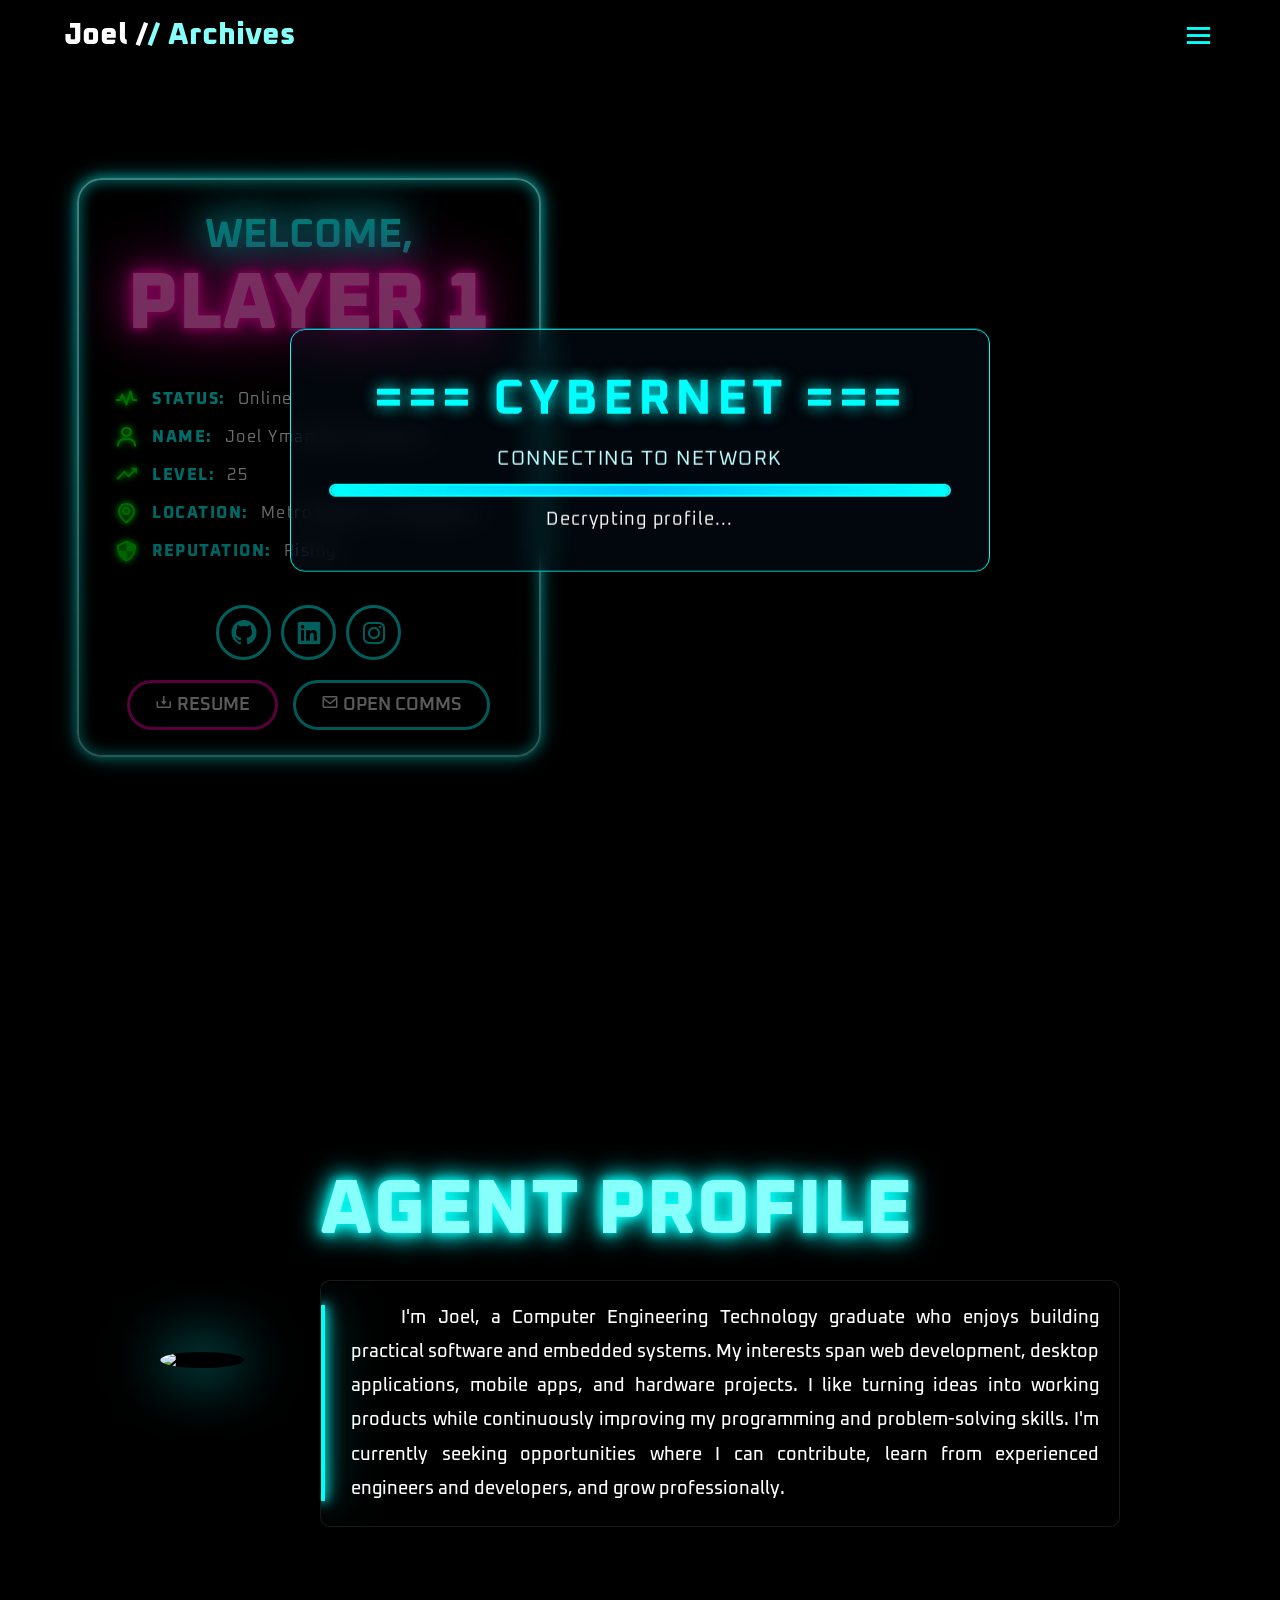
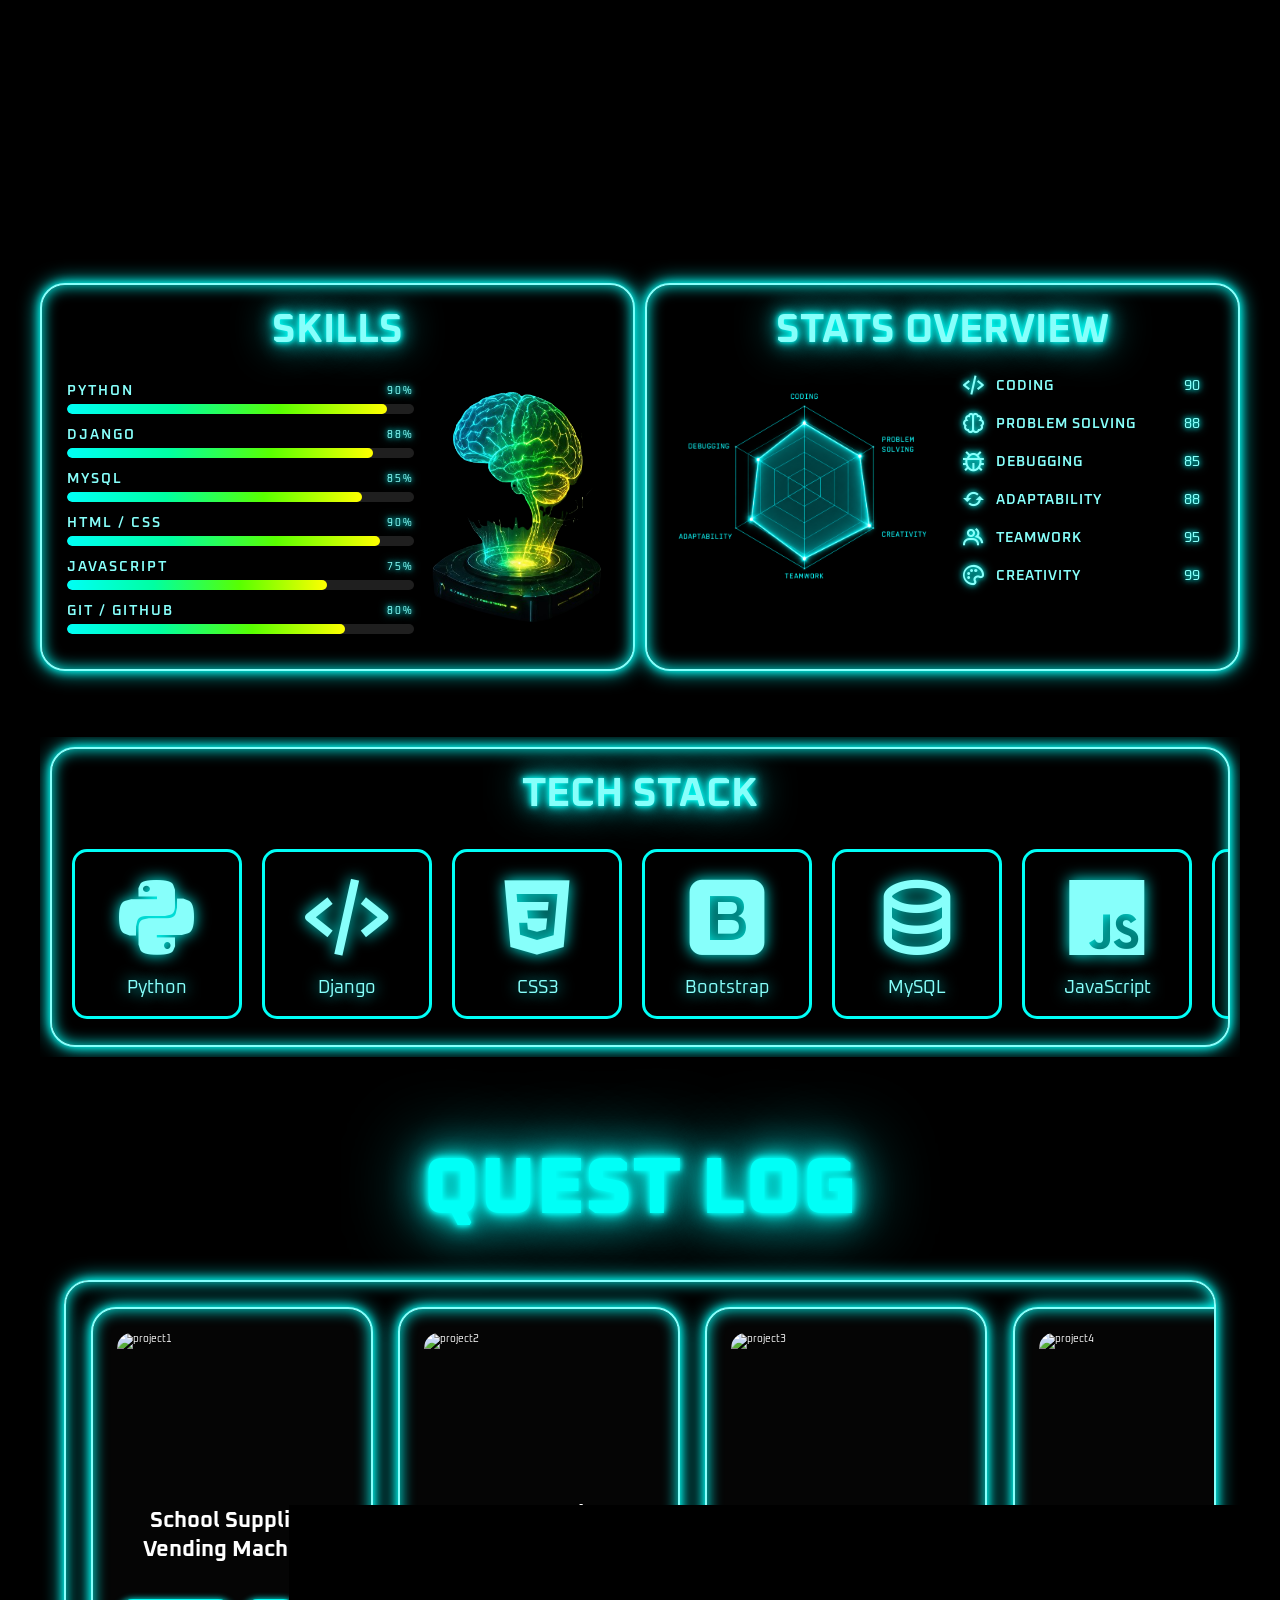
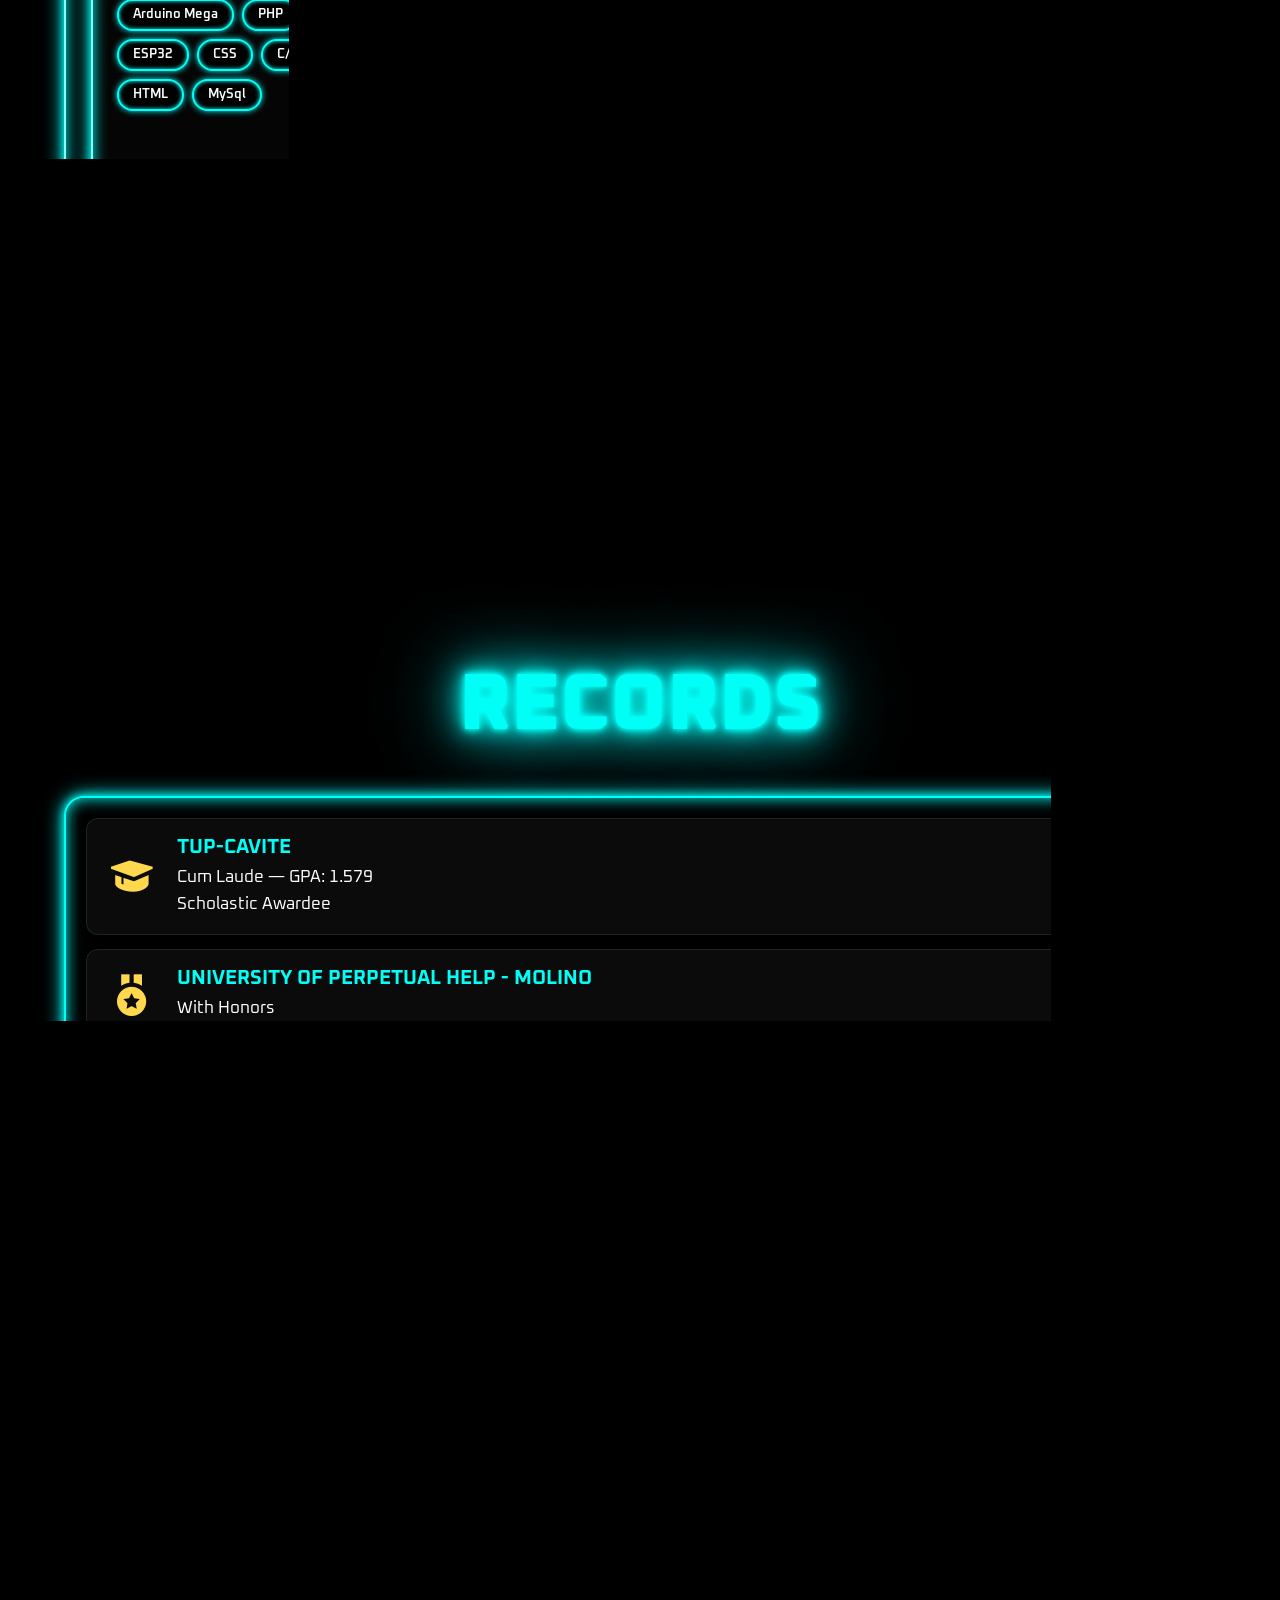
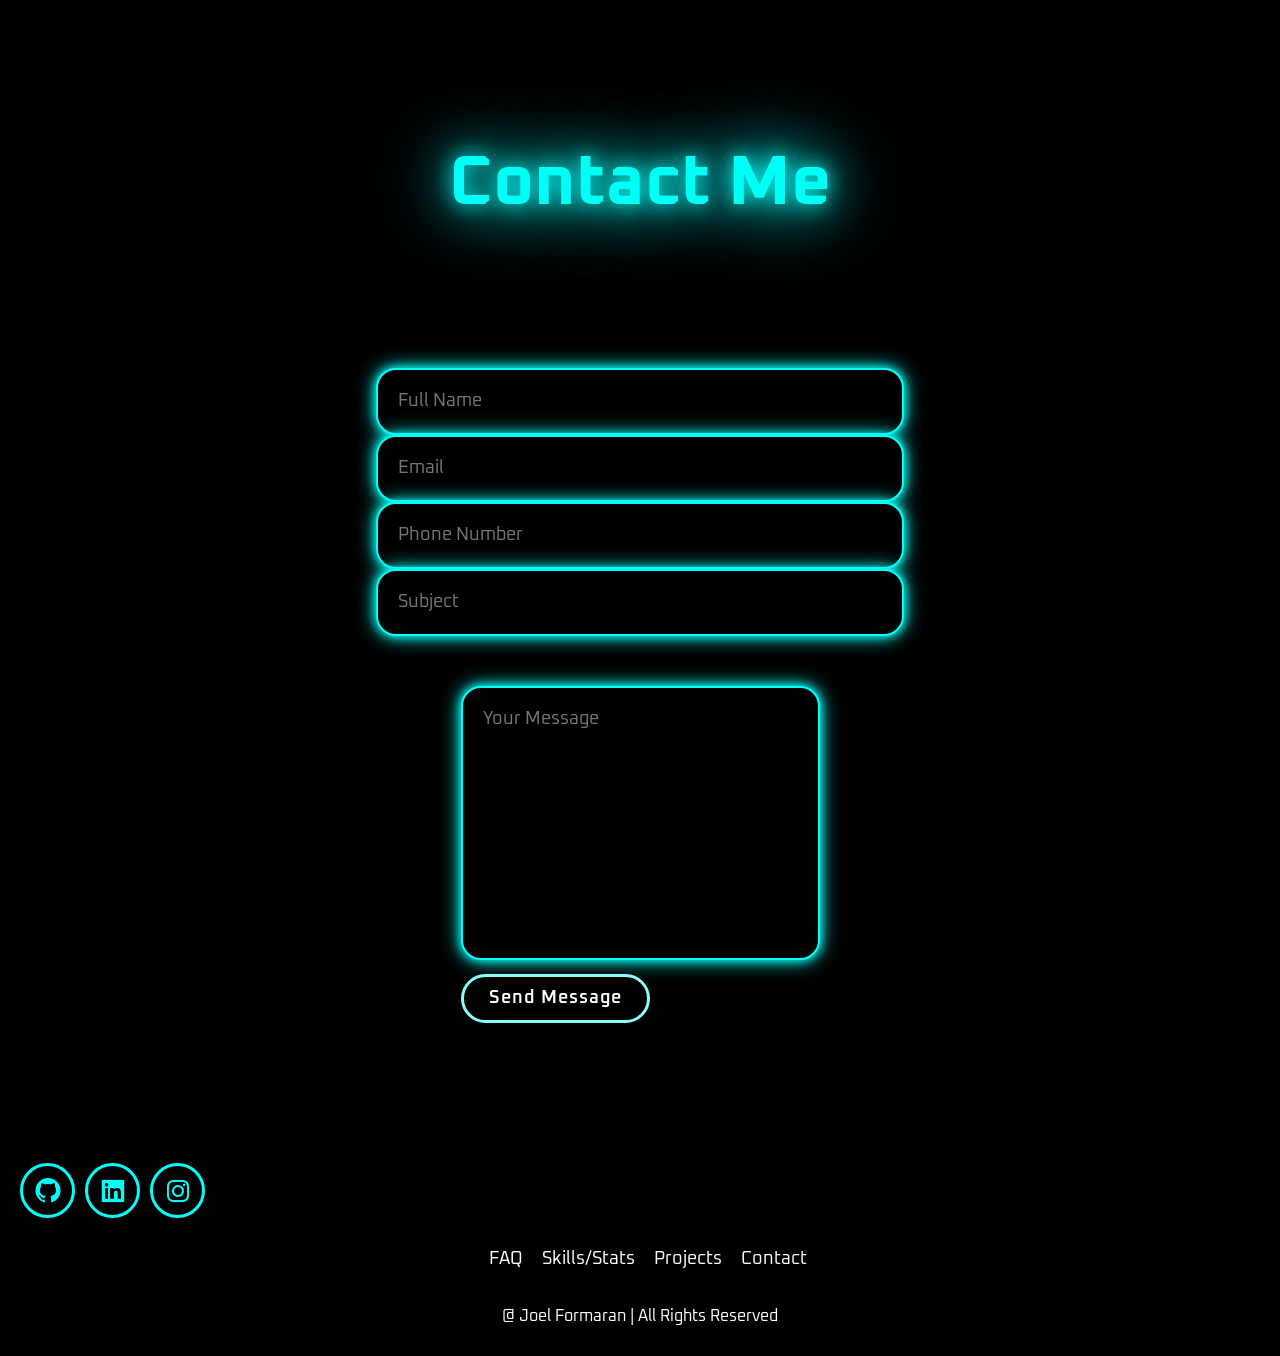
==== index.html @ 7aed6302 "first commit" ====
<!DOCTYPE html>
<html lang="en">

<!-- =========================================================================== -->
<head>
    <meta charset="UTF-8">
    <meta name="viewport"content="width=device-width, initial-scale=1.0">
    <title>Portfolio Website</title>
    <link rel="stylesheet" href="style.css">
    <link href='https://unpkg.com/boxicons@2.1.4/css/boxicons.min.css' rel='stylesheet'>
    <link href="https://fonts.googleapis.com/css2?family=Oxanium:wght@300;400;600;700;800&display=swap" rel="stylesheet">
</head>
<!-- ================= LOADING SCREEN ================= -->
    <div id="loader">
        <video class="loader-video" autoplay muted loop playsinline preload="auto">
            <source src="VBG2.mp4" type="video/mp4">
        </video>
        <div class="loader-overlay"></div>
        <div class="loader-panel">
            <h1>=== CYBERNET ===</h1>
            <p class="loader-status">
                    CONNECTING TO NETWORK
            </p>
            <div class="progress-container">
                <div class="progress-fill"></div>
            </div>
            <p id="loading-text">
                Initializing systems...
            </p>
        </div>
    </div>
    <body>
    <!-- =========================================================================== -->
    <video autoplay muted loop playsinline class="background-video">
        <source src="VBG1.mp4" type="video/mp4">
    </video>
    
    <!-- =========================================================================== -->
    <!-- =========================================================================== -->
    <!-- =========================================================================== -->
    <header class="header">
        <a href="#mainmenu" class="logo">
            Joel /<Span>/ Archives</Span></a>
        <i class="bx bx-menu" id="menu-icon"></i>
        <!-- ================================================ -->
        <nav class="navbar">
            <a href="#mainmenu">MAIN MENU</a>
            <a href="#characterprofile">ABOUT</a>
            <a href="#ssts">STATS</a>
            <a href="#projects">QUEST LOG</a>
            <a href="#achievements">RECORDS</a>    
            <a href="#contact"><button class="cyber-btn">Connect</button></a>
        </nav>
        <!-- ================================================ -->
    </header>
    <!-- =========================================================================== -->
    <!-- =========================================================================== -->
    <!-- =========================================================================== -->
    <section class="mainmenu" id="mainmenu">
        <div class="mainmenu-content">
            <h2>WELCOME,</h2>
            <h1>PLAYER 1</h1>
            <!-- =========================================================================== -->
            <div class="character-status">
                <div class="status-item">
                    <i class='bx bx-pulse'></i>
                    <span>STATUS:</span> Online
                </div>
                <!-- ================================================ -->
                <div class="status-item">
                    <i class='bx bx-user'></i>
                    <span>NAME:</span> Joel Ymanuel Formaran
                </div>
                <!-- ================================================ -->
                <div class="status-item">
                    <i class='bx bx-trending-up'></i>
                    <span>LEVEL:</span> 25
                </div>
                <!-- ================================================ -->
                <div class="status-item">
                    <i class='bx bx-map'></i>
                    <span>LOCATION:</span> Metro Manila, Philippines
                </div>
                <!-- ================================================ -->
                <div class="status-item">
                    <i class='bx bx-shield-quarter'></i>
                    <span>REPUTATION:</span> Rising
                </div>
            </div>
            <!-- =========================================================================== -->
            <div class="social-icons">
                <a href="https://github.com/jymformaran"><i class="bx bxl-github"></i></a>
                <a href="https://www.linkedin.com/in/joel-ymanuel-formaran-374206404"><i class="bx bxl-linkedin-square"></i></a>
                <a href="https://www.instagram.com/jyyyole/"><i class="bx bxl-instagram"></i></a>
            </div>
            <!-- ================================================ -->
            <div class="btn-group">
                <a href="resume.pdf" download class="btn"><i class="bx bx-download"></i> RESUME</a>
                <a href="#contact" class="btn"><i class="bx bx-envelope"></i> OPEN COMMS</a>
            </div>
    </section>
    <!-- =========================================================================== -->
    <!-- =========================================================================== -->
    <!-- =========================================================================== -->
    <section class="characterprofile" id="characterprofile">
        <div class="charprof-img">
            <img src="image/img1c.png" alt="charprofimage">
        </div>
        <!-- ================================================ -->
        <div class="charprof-content">
        <h1>AGENT PROFILE</h1>
        <p>I'm Joel, a Computer Engineering Technology graduate who enjoys building practical software and embedded systems. My interests span web development, desktop applications, mobile apps, and hardware projects. I like turning ideas into working products while continuously improving my programming and problem-solving skills. I'm currently seeking opportunities where I can contribute, learn from experienced engineers and developers, and grow professionally.</p>
        </div>
        <!-- =========================================================================== -->
    </section>
    <!-- =========================================================================== -->
    <!-- =========================================================================== -->
    <!-- =========================================================================== -->
    <section class="ssts" id="ssts">
        <div class="sns">
            <div class="skills-content">
                <h1>SKILLS</h1>
                <div class="panel">
                    <div class="panel-body">
                        <div class="skills-list">
                            <!-- ================================================ -->
                            <div class="skills-box">
                                <div class="skill-top">
                                    <span>PYTHON</span><p>  90%</p></div>
                                <div class="progress-bar">
                                    <div class="progress python"></div>
                                </div>
                            </div>
                            <!-- ================================================ -->
                            <div class="skills-box">
                                <div class="skill-top">
                                    <span>DJANGO</span><p>88%</p>
                                </div>
                                <div class="progress-bar">
                                    <div class="progress django"></div>
                                </div>
                            </div>
                            <!-- ================================================ -->
                            <div class="skills-box">
                                <div class="skill-top">
                                    <span>MYSQL</span><p>85%</p>
                                </div>
                                <div class="progress-bar">
                                    <div class="progress mysql"></div>
                                </div>
                            </div>
                            <!-- ================================================ -->
                            <div class="skills-box">
                                <div class="skill-top">
                                    <span>HTML / CSS</span><p>90%</p>
                                </div>
                                <div class="progress-bar">
                                    <div class="progress html"></div>
                                </div>
                            </div>
                            <!-- ================================================ -->
                            <div class="skills-box">
                                <div class="skill-top">
                                    <span>JAVASCRIPT</span><p>75%</p>
                                </div>
                                <div class="progress-bar">
                                    <div class="progress js"></div>
                                </div>
                            </div>
                            <!-- ================================================ -->
                            <div class="skills-box">
                                <div class="skill-top">
                                    <span>GIT / GITHUB</span><p>80%</p>
                                </div>
                                <div class="progress-bar">
                                    <div class="progress git"></div>
                                </div>
                            </div>
                            <!-- ================================================ -->
                        </div>
                    </div>
                    <div class="panel-image">
                        <img src="Image/skillimage.png" alt="skillimage">
                    </div>
                </div>
            </div>
            <!-- =========================================================================== -->
            <div class="stats-content">
                <h1>STATS OVERVIEW</h1>
                <div class="panel">
                    <div class="panel-image2">
                        <img src="Image/statimage.png" alt="statimage">
                    </div>
                    <div class="panel-body2">
                        <div class="stats-list">

                            <!-- ================================================ -->
                            <div class="stats-box">
                                <i class='bx bx-code-alt coding-icon'></i>
                                <span>CODING</span>
                                <p>90</p>
                            </div>

                            <!-- ================================================ -->
                            <div class="stats-box">
                                <i class='bx bx-brain problem-icon'></i>
                                <span>PROBLEM SOLVING</span>
                                <p>88</p>
                            </div>

                            <!-- ================================================ -->
                            <div class="stats-box">
                                <i class='bx bx-bug debug-icon'></i>
                                <span>DEBUGGING</span>
                                <p>85</p>
                            </div>

                            <!-- ================================================ -->
                            <div class="stats-box">
                                <i class='bx bx-refresh adaptability-icon'></i>
                                <span>ADAPTABILITY</span>
                                <p>88</p>
                            </div>

                            <!-- ================================================ -->
                            <div class="stats-box">
                                <i class='bx bx-group teamwork-icon'></i>
                                <span>TEAMWORK</span>
                                <p>95</p>
                            </div>

                            <!-- ================================================ -->
                            <div class="stats-box">
                                <i class='bx bx-palette creativity-icon'></i>
                                <span>CREATIVITY</span>
                                <p>99</p>
                            </div>

                        </div>
                    </div>
                </div>
                
            </div>
        </div> 
            <!-- =========================================================================== -->
        <div class="techstack">
            <div class="techs-content">
                <h1>TECH STACK</h1>
                <div class="tech-stack-grid">
                    <div class="tech-card"><i class="bx bxl-python"></i><p>Python</p></div>
                    <div class="tech-card"><i class="bx bx-code-alt"></i><p>Django</p></div>
                    <div class="tech-card"><i class="bx bxl-css3"></i><p>CSS3</p></div>
                    <div class="tech-card"><i class="bx bxl-bootstrap"></i><p>Bootstrap</p></div>
                    <div class="tech-card"><i class="bx bx-data"></i><p>MySQL</p></div>
                    <div class="tech-card"><i class="bx bxl-javascript"></i><p>JavaScript</p></div>
                    <div class="tech-card"><i class="bx bxl-git"></i><p>Git</p></div>
                    <div class="tech-card"><i class="bx bxl-github"></i><p>GitHub</p></div>
                    <div class="tech-card"><i class="bx bxl-html5"></i><p>HTML5</p></div>
                    <div class="tech-card"><i class="bx bx-code-block"></i><p>VS Code</p></div>
                    
                    <div class="tech-card"><i class="bx bxl-python"></i><p>Python</p></div>
                    <div class="tech-card"><i class="bx bx-code-alt"></i><p>Django</p></div>
                    <div class="tech-card"><i class="bx bxl-css3"></i><p>CSS3</p></div>
                    <div class="tech-card"><i class="bx bxl-bootstrap"></i><p>Bootstrap</p></div>
                    <div class="tech-card"><i class="bx bx-data"></i><p>MySQL</p></div>
                    <div class="tech-card"><i class="bx bxl-javascript"></i><p>JavaScript</p></div>
                    <div class="tech-card"><i class="bx bxl-git"></i><p>Git</p></div>
                    <div class="tech-card"><i class="bx bxl-github"></i><p>GitHub</p></div>
                    <div class="tech-card"><i class="bx bxl-html5"></i><p>HTML5</p></div>
                    <div class="tech-card"><i class="bx bx-code-block"></i><p>VS Code</p></div>
                </div>
            </div>
        </div>
            <!-- =========================================================================== -->
    </section>
    <!-- =========================================================================== -->
    <!-- =========================================================================== -->
    <!-- =========================================================================== -->
    <section class="projects" id="projects">
        <h2>QUEST LOG</h2>
        <div class="project-box">
            <div class="projects-track">
                <!-- ================================================ -->
                <div class="project-card">
                    <img src="image/project1.png" alt="project1">
                    <h3>School Supplies Vending Machine</h3>
                    <div class="lang">
                        <div class="language">
                            <span>Arduino Mega</span>
                            <span>PHP</span>
                            <span>ESP32</span>
                            <span>CSS</span>  
                            <span>C/C++</span>
                            <span>HTML</span>
                            <span>MySql</span>
                        </div>
                    </div>
                    <p>An automated vending machine that dispenses school supplies through a touchscreen interface with real-time inventory monitoring. It has an embedded system to provide a smart and efficient user experience.</p>
                    <a href="project1.html"><button class="cyber-btn">View Quest</button></a>
                </div>
                <!-- ================================================ -->
                <div class="project-card">
                    <img src="image/project2.png" alt="project2">
                    <h3>Smart Vee - Simple Math Quiz Bee (Mobile App)</h3>
                    <div class="lang">
                        <div class="language">
                            <span>Android Studio</span>
                            <span>Firebase</span>
                            <span>Kotlin</span>
                            <span>Java</span>
                        </div>
                    </div>
                    <p>A mobile application that offers timed mathematics quizzes in an engaging and user-friendly environment. Firebase integration enables secure user management.</p>
                    <a href="project2.html"><button class="cyber-btn">View Quest</button></a>
                </div>
                <!-- ================================================ -->
                <div class="project-card">
                    <img src="image/project3.png" alt="project3">
                    <h3>Arduinno-Based Wireless Control Car</h3>
                    <div class="lang">
                        <div class="language">
                            <span>Arduino Uno</span>
                            <span>Bluetooth</span>
                            <span>C++</span>
                        </div>
                    </div>
                    <p>A Bluetooth-controlled RC car built using Arduino Uno and wireless communication technology. The project demonstrates embedded programming, motor control, and hardware integration.</p>
                    <a href="project3.html"><button class="cyber-btn">View Quest</button></a>
                </div>
                <!-- ================================================ -->
                <div class="project-card">
                    <img src="image/project4.png" alt="project4">
                    <h3>A.C.T.S. School Organization Portal</h3>
                    <div class="lang">
                        <div class="language">
                            <span>CSS</span>
                            <span>Javascript</span>
                            <span>MySQL</span>
                            <span>HTML</span>
                            <span>Bootstrap</span>
                            <span>Django</span>
                            
                        </div>
                    </div>
                    <p>A responsive web portal developed for the ACTS organization with authentication, profile management, and CRUD functionality. It showcases full-stack development using Django, MySQL, and modern web technologies.</p>
                    <a href="project4.html"><button class="cyber-btn">View Quest</button></a>
                </div>
                <!-- ================================================ -->
                <div class="project-card">
                    <img src="image/project5.png" alt="project5">
                    <h3>Student-Membership Management System</h3>
                    <div class="lang">
                        <div class="language">
                            <span>Tkinter</span>
                            <span>Python</span>
                            <span>MySQL</span>
                            <span>PyQt</span>
                        </div>
                    </div>
                    <p>A desktop application designed to manage organization membership records through an intuitive graphical interface. It supports registration, searching, updating, and database-driven record management.</p>
                    <a href="project5.html"><button class="cyber-btn">View Quest</button></a>
                </div>
                <!-- ================================================ -->
                <div class="project-card">
                    <img src="image/project6.png" alt="project6">
                    <h3>LoL Champion Showcase Website</h3>
                    <div class="lang">
                        <div class="language">
                            <span>Javascript</span>
                            <span>HTML</span>
                            <span>CSS</span>
                        </div>
                    </div>
                    <p>An interactive website featuring champion profiles, responsive design, and multimedia elements inspired by League of Legends. The project highlights front-end development skills using HTML, CSS, and JavaScript.</p>
                    <a href="project6.html"><button class="cyber-btn">View Quest</button></a>
                </div>
                <!-- ================================================ -->

                <!-- ================================================ -->
                <div class="project-card">
                    <img src="image/project1.png" alt="project1">
                    <h3>School Supplies Vending Machine</h3>
                    <div class="lang">
                        <div class="language">
                            <span>Arduino Mega</span>
                            <span>PHP</span>
                            <span>ESP32</span>
                            <span>CSS</span>  
                            <span>C/C++</span>
                            <span>HTML</span>
                            <span>MySql</span>
                        </div>
                    </div>
                    <p>An automated vending machine that dispenses school supplies through a touchscreen interface with real-time inventory monitoring. It has an embedded system to provide a smart and efficient user experience.</p>
                    <a href="project1.html"><button class="cyber-btn">View Quest</button></a>
                </div>
                <!-- ================================================ -->
                <div class="project-card">
                    <img src="image/project2.png" alt="project2">
                    <h3>Smart Vee - Simple Math Quiz Bee (Mobile App)</h3>
                    <div class="lang">
                        <div class="language">
                            <span>Android Studio</span>
                            <span>Firebase</span>
                            <span>Kotlin</span>
                            <span>Java</span>
                        </div>
                    </div>
                    <p>A mobile application that offers timed mathematics quizzes in an engaging and user-friendly environment. Firebase integration enables secure user management.</p>
                    <a href="project2.html"><button class="cyber-btn">View Quest</button></a>
                </div>
                <!-- ================================================ -->
                <div class="project-card">
                    <img src="image/project3.png" alt="project3">
                    <h3>Arduinno-Based Wireless Control Car</h3>
                    <div class="lang">
                        <div class="language">
                            <span>Arduino Uno</span>
                            <span>Bluetooth</span>
                            <span>C++</span>
                        </div>
                    </div>
                    <p>A Bluetooth-controlled RC car built using Arduino Uno and wireless communication technology. The project demonstrates embedded programming, motor control, and hardware integration.</p>
                    <a href="project3.html"><button class="cyber-btn">View Quest</button></a>
                </div>
                <!-- ================================================ -->
                <div class="project-card">
                    <img src="image/project4.png" alt="project4">
                    <h3>A.C.T.S. School Organization Portal</h3>
                    <div class="lang">
                        <div class="language">
                            <span>CSS</span>
                            <span>Javascript</span>
                            <span>MySQL</span>
                            <span>HTML</span>
                            <span>Bootstrap</span>
                            <span>Django</span>
                            
                        </div>
                    </div>
                    <p>A responsive web portal developed for the ACTS organization with authentication, profile management, and CRUD functionality. It showcases full-stack development using Django, MySQL, and modern web technologies.</p>
                    <a href="project4.html"><button class="cyber-btn">View Quest</button></a>
                </div>
                <!-- ================================================ -->
                <div class="project-card">
                    <img src="image/project5.png" alt="project5">
                    <h3>Student-Membership Management System</h3>
                    <div class="lang">
                        <div class="language">
                            <span>Tkinter</span>
                            <span>Python</span>
                            <span>MySQL</span>
                            <span>PyQt</span>
                        </div>
                    </div>
                    <p>A desktop application designed to manage organization membership records through an intuitive graphical interface. It supports registration, searching, updating, and database-driven record management.</p>
                    <a href="project5.html"><button class="cyber-btn">View Quest</button></a>
                </div>
                <!-- ================================================ -->
                <div class="project-card">
                    <img src="image/project6.png" alt="project6">
                    <h3>LoL Champion Showcase Website</h3>
                    <div class="lang">
                        <div class="language">
                            <span>Javascript</span>
                            <span>HTML</span>
                            <span>CSS</span>
                        </div>
                    </div>
                    <p>An interactive website featuring champion profiles, responsive design, and multimedia elements inspired by League of Legends. The project highlights front-end development skills using HTML, CSS, and JavaScript.</p>
                    <a href="project6.html"><button class="cyber-btn">View Quest</button></a>
                </div>
                <!-- ================================================ -->
            </div>
        </div>
    </section>
    <!-- =========================================================================== -->
    <!-- =========================================================================== -->
    <!-- =========================================================================== -->
    <section class="achievements" id="achievements">
        <div class="achievements-content"><h1>RECORDS</h1></div>
        <div class="achievements-panel">
            <div class="achievements-grid">
                <div class="achievement-list">
                    <!-- =========================================================================== -->
                    <div class="achievement-card">
                        <i class="bx bxs-graduation"></i>
                        <div>
                            <h3>TUP-CAVITE</h3>
                            <p>Cum Laude — GPA: 1.579</p>
                            <p>Scholastic Awardee</p>
                        </div><span>2022-2025</span>
                    </div>
                    <!-- =========================================================================== -->
                    <div class="achievement-card">
                        <i class="bx bxs-medal"></i>
                        <div>
                            <h3>UNIVERSITY OF PERPETUAL HELP - MOLINO</h3>
                            <p>With Honors</p>
                            </div>
                        <span>2018-2020</span>
                    </div>
                    <!-- =========================================================================== -->
                    <div class="achievement-card">
                        <i class="bx bx-calendar-star"></i>
                        <div>
                            <h3>RESEARCH & EVENTS PARTICIPATION</h3>
                            <p>1st INNOTECH-CON: DARE 2025</p>
                            <p>Event Participation — February 13, 2025</p>
                        </div>
                        <span>2025</span>
                    </div>
                    <!-- =========================================================================== -->
                    <div class="achievement-card">
                        <i class="bx bx-certification"></i>
                        <div>
                            <h3>CISCO NETWORKING ACADEMY</h3>
                            <p>Introduction to Cybersecurity — Nov 2, 2024</p>
                            <p>Networking Basics — Oct 10, 2024</p>
                            <p>Packet Tracer Exam — Sep 15, 2024</p>
                            <p>Network Addressing & Troubleshooting — Sep 15, 2024</p>
                        </div>
                        <span>2024</span>
                    </div>
                    <!-- =========================================================================== -->
                    <div class="achievement-card">
                        <i class="bx bx-shield-quarter"></i>
                        <div>
                            <h3>UPSKILL IT WORKSHOP</h3>
                            <p>Intro to C# with Ethical Hacking — Oct 9, 2021</p>
                            <p>Dark Web - Cybersecurity — Oct 16, 2021</p>
                        </div>
                        <span>2021</span>
                    </div>
                    <!-- =========================================================================== -->   
                </div>
            </div>
        </div>
    </section>
    <!-- =========================================================================== -->
    <!-- =========================================================================== -->
    <!-- =========================================================================== -->
    <section class="contact" id="contact">
    <h2 class="heading">Contact Me</h2>
    <form action="https://formsubmit.co/joelformaran7545@gmail.com" method="POST">
        <div class="input-group">
            <div class="input-box">
                <input type="text" name="full_name" placeholder="Full Name" required>
                <input type="email" name="email" placeholder="Email" required>
            </div>

            <div class="input-box">
                <input type="tel" name="phone" placeholder="Phone Number">
                <input type="text" name="subject" placeholder="Subject" required>
            </div>
        </div>
        <!-- =========================================================================== -->
        <div class="input-group-2">
            <div class="input-box-2">
                <textarea
                    name="message"
                    placeholder="Your Message"
                    cols="30"
                    rows="10"
                    required></textarea>
            </div>
        <!-- =========================================================================== -->
            <input type="submit" value="Send Message" class="cyber-btn">
        </div>

    </form>
</section>
    <!-- =========================================================================== -->
    <!-- =========================================================================== -->
    <!-- =========================================================================== -->
    <footer class="footer">
        <div class="social-icons">
            <a href="#"><i class="bx bxl-github"></i></a>
            <a href="#"><i class="bx bxl-linkedin-square"></i></a>
            <a href="#"><i class="bx bxl-instagram"></i></a>
        </div>
        <!-- ================================================ -->
        <ul class="list">
            <li><a href="#">FAQ</a></li>
            <li><a href="#skills">Skills/Stats</a></li>
            <li><a href="#projects">Projects</a></li>
            <li><a href="#contact">Contact</a></li>
        </ul>
        <p class="copyright">@ Joel Formaran | All Rights Reserved</p>
    </footer>
    <!-- ================================================ -->
    <script src="script.js"></script>
    <!-- ================================================ -->
</body>
</html>
---- style.css ----
*{
    margin: 0;
    padding: 0;
    box-sizing: border-box;
    text-decoration: none;
    scroll-behavior: smooth;
    font-family: "Oxanium", sans-serif;
}
/* ========================================== */
html{
    font-size: clamp(50%, 0.5vw + 0.4rem, 62.5%);
    overflow-x: hidden;
}
body{
    min-height: 100vh;
    overflow-x: hidden;
    background: #000;
}
/* ===================== LOADER ===================== */
#loader{
    position: fixed;
    inset: 0;
    width: 100%;
    height: 100%;
    z-index: 999;
    overflow: hidden;
    transition: opacity .5s ease;
}
#loader.fade-out{
    opacity: 0;
    pointer-events: none;
}
.loader-video{
    position: absolute;
    inset: 0;
    width: 100%;
    height: 100%;
    object-fit: cover;
}
.loader-overlay{
    position: absolute;
    inset: 0;
    background: linear-gradient(
        rgba(0,0,0,.45),
        rgba(0,0,0,.70)
    );
}
.loader-panel{
    position: absolute;
    top: 50%;
    left: 50%;
    transform: translate(-50%, -50%);
    width: min(80vw, 70rem);
    max-width: 90%;
    padding: clamp(1.5rem, 3vw, 4rem);
    text-align: center;
    color: #00ffff;
    backdrop-filter: blur(1.4rem);
    background: rgba(5,20,35,.35);
    border: 1px solid #00ffff;
    border-radius: 1.5rem;
    box-shadow: 0 0 3rem 00ffff;
}
.loader-panel h1{
    font-size: clamp(2.5rem, 6vw, 5rem);
    letter-spacing: clamp(0.2rem, 0.6vw, 0.5rem);
    margin-bottom: 1.5rem;
    text-shadow: 0 0 1.5rem #00ffff;
}
.loader-status{
    font-size: clamp(1.2rem, 2.2vw, 2rem);
    letter-spacing: 0.15rem;
    color: #bffcff;
    margin-bottom: 1.2rem;
}
#loading-text{
    margin-top: 1.2rem;
    color: #fff;
    font-size: clamp(1rem, 1.8vw, 1.8rem);
    letter-spacing: 0.12rem;
}
.progress-container{
    width: 100%;
    height: clamp(0.8rem, 1vw, 1.4rem);
    border: 0.2rem solid #00ffff;
    overflow: hidden;
    border-radius: 999px;
}
.progress-fill{
    width: 0%;
    height: 100%;
    background: linear-gradient(
        90deg,
        #00ffff,
        #00c3ff,
        #00ffff
    );
    animation: fillLoader 5s linear forwards;
}
@keyframes fillLoader{
    from{
        width: 0%;
    }
    to{
        width: 100%;
    }
}
/* ===================== BACKGROUND VIDEO ===================== */
.background-video{
    position: absolute;
    inset: 0;
    width: 100%;
    height: 100%;
    object-fit: cover;
    z-index: -2;
}
/* ===================== HEADER ===================== */
.header{
    position: fixed;
    top: 0;
    left: 0;
    width: 100%;
    height: clamp(6rem, 8vw, 7rem);
    padding: 0 clamp(1.5rem, 5vw, 10%);
    background: rgba(0, 0, 0, 0.3);
    backdrop-filter: blur(1rem);
    display: flex;
    justify-content: space-between;
    align-items: center;
    z-index: 1000;
}
/* ===================== NAVBAR ===================== */
#menu-icon{
    font-size: clamp(2.6rem, 4vw, 3.5rem);
    color: #00fff7;
    display: none;
    cursor: pointer;
}
.logo{
    font-size: clamp(2.2rem, 3vw, 3rem);
    font-weight: 800;
    color: #fff;
    cursor: pointer;
    transition: transform 0.3s ease;
}
.logo:hover{
    transform: scale(1.2);
}
.navbar{
    display: flex;
    align-items: center;
    gap: clamp(1.5rem, 3vw, 4rem);
}
.navbar a{
    font-size: clamp(1.2rem, 1.3vw, 1.6rem);
    font-family: "Oxanium", sans-serif;
    font-weight: 500;
    color: #fff;
    margin-left: 0;
    padding-bottom: 0.3rem;
    transition: all 0.3s ease;
    border-bottom: 0.3rem solid transparent;
}

.navbar a:hover{
    color: #00fff7;
    border-bottom-color: #00fff7;
}
/* ===================== LIGHT BLUE NEON GLOW SPAN ===================== */
span{
    color: #87fffb;
    font-family: "Oxanium", sans-serif;

    
}
/* ============================= BUTTON ============================= */
.cyber-btn{
    margin-top: 1rem;
    padding: clamp(0.8rem, 1vw, 1rem) clamp(1.8rem, 2vw, 2.5rem);
    font-size: clamp(1.4rem, 1.5vw, 1.8rem);
    font-weight: 600;
    letter-spacing: 0.1rem;
    color: white;
    background: black;
    border: 0.35rem solid #87fffb;
    
    border-radius: 3rem;
    cursor: pointer;
    white-space: nowrap;
    transition: all 0.3s ease-in-out;
}
.cyber-btn:hover{
    color: black;
    background-color: #00fff7;
    box-shadow:
        0 0 0.5rem #00fff7,
        0 0 1.5rem #00fff7,
        0 0 2.5rem #00fff7,
        0 0 5rem #00fff7;
    transform: translateY(-0.6rem);
}
.cyber-btn:active{
    transform: scale(1.1);
}
/* ============================= SECTION ============================= */
section{
    min-height: 100vh;
    padding: clamp(6rem, 8vw, 8rem) clamp(4%, 6vw, 8%);
    background-color: rgba(0, 0, 0, 0.3);
}
/* ============================= MAIN MENU ============================= */
.mainmenu{
    display: flex;
    justify-content: space-between;
    align-items: center;
    flex-wrap: wrap;
    margin-top: 1rem;
    padding-inline: clamp(2rem, 6vw, 10rem);
    gap: clamp(2rem, 6vw, 8rem);
}
.mainmenu-content{
    display: flex;
    flex-direction: column;
    align-items: center;
    text-align: left;
    margin-top: 1.5rem;
    border: 0.2rem solid #87fffb;
    border-radius: 2.5rem;
    box-shadow:
        0 0 1rem #00fff7,
        0 0 2rem #00fff7,
        inset 0 0 1.5rem #00fff7;
    background: rgba(0, 0, 0, 0.3);
    backdrop-filter: blur(2rem);
    -webkit-backdrop-filter: blur(1rem);
    padding:1.5rem;
    padding-left: 0.5rem;
    padding-right: 0.5rem;
}
.mainmenu-content h1{
    font-size: clamp(3rem, 8vw, 8rem);
    font-weight: 900;
    line-height: 1;
    margin-top: 1rem;
    color: #ff64cb;
    text-shadow:
        0 0 0.5rem #ff00aa,
        0 0 1rem #ff00aa,
        0 0 2rem #ff00aa,
        0 0 4rem #ff00aa,
        0 0 8rem #ff00aa;
}
.mainmenu-content h2{
    margin-top: 2rem;
    line-height: 1;
    font-size: clamp(2.8rem, 5vw, 4rem);
    font-weight: 700;
    color: #00fff7;
    text-shadow:
        0 0 3rem #00fff7,
        0 0 5rem #00fff7,
        0 0 8rem #00fff7;
}
.mainmenu-content h3{
    margin-top: 2rem;
    font-size: clamp(1.6rem, 2vw, 2.5rem);
    font-weight: 500;
    color: #00fff7;
    text-shadow:
        0 0 0.5rem #00fff7,
        0 0 1rem #00fff7;
}
/* =========================== PARAGRAPH =========================== */
.mainmenu-content p{
    position: relative;
    font-size: clamp(1.4rem, 1.5vw, 1.7rem);
    font-weight: 500;
    line-height: 1.8;
    text-align: justify;
    padding: clamp(1.5rem, 2vw, 2rem)
             clamp(1.5rem, 2vw, 2rem)
             clamp(1.5rem, 2vw, 2rem)
             clamp(2.2rem, 3vw, 3rem);
    margin-bottom: 2rem;
    color: #fff;
    background: rgba(0, 0, 0, 0.3);
    backdrop-filter: blur(1rem);
    -webkit-backdrop-filter: blur(1rem);
    border: 0.1rem solid rgba(255,255,255,0.1);
    border-radius: 1rem;
    overflow: hidden;
}
.mainmenu-content p::before{
    content: "";
    position: absolute;
    top: 10%;
    left: 0;
    width: 0.4rem;
    height: 80%;
    background: #00fff7;
    box-shadow:
        0 0 1rem #00fff7,
        0 0 1.5rem #00fff7,
        0 0 2rem #00fff7,
        0 0 5rem #00fff7;
}
/* =========================== CHARACTER STATUS =========================== */
.character-status{
    width: 100%;
    max-width: 20rem;
    min-width: 45rem;
    margin-top: 2rem;
    line-height: 3rem;
    margin-bottom: 2rem;
    padding-left: 2rem;
    padding: clamp(1rem, 2vw, 1.5rem) clamp(1.5rem, 3vw, 3rem);
}
.status-item{
    display: flex;
    align-items: center;
    gap: 1.2rem;
    padding: 0.4rem 0;
    font-size: clamp(1.3rem, 1.5vw, 1.6rem);
    letter-spacing: 0.15rem;
    color: #fff;
}
.status-item i{
    font-size: clamp(2rem, 2.5vw, 2.5rem);
    color: rgb(0, 255, 0);
    text-shadow:
        0 0 0.5rem rgb(0, 255, 0),
        0 0 1rem rgb(0, 255, 0);
}
.status-item span{
    color: #00fff7;
    font-weight: 800;
}
/* =========================== SOCIAL ICONS =========================== */
.social-icons{
    display: flex;
    flex-wrap: wrap;
    gap: 1rem;
    
}
.social-icons a{
    display: inline-flex;
    justify-content: center;
    align-items: center;
    width: clamp(4.2rem, 5vw, 5.5rem);
    height: clamp(4.2rem, 5vw, 5.5rem);
    font-size: clamp(2rem, 2.5vw, 3rem);
    background: transparent;
    border: 0.2rem solid #00fff7;
    border-width: 3px;
    border-radius: 50%;
    color: #00fff7;
    transition: all 0.3s ease;
}
.social-icons a:hover{
    color: #fff;
    background: #00fff7;
    transform: scale(1.1) translateY(-0.5rem);
    box-shadow: 0 0 2.5rem #00fff7;
}
/* =========================== BUTTON GROUP =========================== */
.btn-group{
    display: flex;
    flex-wrap: wrap;
    gap: 1.5rem;
    
    margin-bottom: 1rem;
}
.btn{
    display: inline-block;
    padding: clamp(0.9rem, 1vw, 1rem)
             clamp(1.8rem, 2vw, 2.5rem);
    margin-top: 2rem;
    font-size: clamp(1.4rem, 1.5vw, 1.8rem);
    font-weight: 600;
    color: white;
    background: black;
    border: 0.3rem solid #ff00aa;
    border-radius: 3rem;
    transition: all 0.3s ease;
}
.btn:hover{
    transform: scale(1.1);
    background-color: #ff00aa;
    box-shadow:
        0 0 2.5rem #ff00aa,
        0 0 5rem #ff00aa;
}
.btn-group a:nth-of-type(2){
    background: #000;
    color: white;
    border: 0.3rem solid #00fff7;
    box-shadow: none;
}
.btn-group a:nth-of-type(2):hover{
    background: #00fff7;
    color: #000;
    box-shadow:
        0 0 2.5rem #00fff7,
        0 0 5rem #00fff7;
}
/* =========================== CHARACTER PROFILE =========================== */
.characterprofile{
    background:
        linear-gradient(
            rgba(0, 0, 0, 0.5),
            rgba(0, 0, 0, 0.5)
        ),
        url("image/bg2.png");
    background-size: cover;
    background-position: center;
    background-repeat: no-repeat;
    min-height: 100vh;
    display: flex;
    justify-content: center;
    align-items: center;
    flex-wrap: wrap;
    gap: clamp(3rem, 6vw, 10rem);
    padding: clamp(6rem, 8vw, 10rem) 5%;
    background-color: rgba(0, 0, 0, 0.3);
}
.charprof-img img{
    width: clamp(220px, 28vw, 450px);
    aspect-ratio: 1 / 1;
    object-fit: cover;
    border-radius: 50%;
    box-shadow: 0 0 6rem #00fff7;
    transition: transform 0.4s ease, box-shadow 0.4s ease;
}
.charprof-img img:hover{
    transform: scale(1.05);
    box-shadow:
        0 0 5rem #00fff7,
        0 0 7rem #00fff7,
        0 0 10rem #00fff7;
}
.charprof-content{
    flex: 1;
    max-width: 80rem;
}
.charprof-content h1{
    font-size: clamp(3.5rem, 6vw, 8rem);
    font-weight: 900;
    line-height: 1;
    margin-top: 1rem;
    color: #87fffb;
    text-shadow:
        0 0 1rem #00fff7,
        0 0 2rem #00fff7,
        0 0 3rem #00fff7;
}
.charprof-content h2{
    font-size: clamp(2.5rem, 5vw, 7rem);
    color: #fff;
    text-align: left;
}
.charprof-content p{
    position: relative;
    margin-top: 3rem;
    margin-bottom: 3rem;
    padding: clamp(1.5rem, 2vw, 2rem)
             clamp(1.5rem, 2vw, 2rem)
             clamp(1.5rem, 2vw, 2rem)
             clamp(2rem, 3vw, 3rem);
    font-size: clamp(1.5rem, 1.6vw, 1.8rem);
    font-weight: 500;
    line-height: 1.9;
    text-align: justify;
    text-indent: clamp(2rem, 4vw, 5rem);
    color: #fff;
    background: rgba(0, 0, 0, 0.3);
    backdrop-filter: blur(1rem);
    -webkit-backdrop-filter: blur(1rem);
    border: 0.1rem solid rgba(255,255,255,0.1);
    border-radius: 1rem;
    overflow: hidden;
}
.charprof-content p::before{
    content: "";
    position: absolute;
    top: 10%;
    left: 0;
    width: 0.4rem;
    height: 80%;
    background: #00fff7;
    box-shadow:
        0 0 1rem #00fff7,
        0 0 1.5rem #00fff7,
        0 0 2rem #00fff7,
        0 0 5rem #00fff7;
}
.charprof-content .btn{
    margin: 3rem 0;
}
/* =========================== SCROLLBAR =========================== */
::-webkit-scrollbar{
    width: 1rem;
}
::-webkit-scrollbar-thumb{
    background: #00fff7;
    border-radius: 10rem;
}
::-webkit-scrollbar-track{
    background: #000;
}
/* ======================= SSTS ============================== */
.ssts{
    display: flex;
    justify-content: center;
    align-items: center;
    flex-wrap: wrap;
    gap: clamp(2rem, 3vw, 4rem);
    min-height: 100vh;
    padding: clamp(2rem, 4vw, 4rem);
    background:
        linear-gradient(
            rgba(0,0,0,.5),
            rgba(0,0,0,.5)
        ),
        url("image/bg4.png");
    background-size: cover;
    background-position: center;
    background-repeat: no-repeat;
}
.ssts h1{
    text-align: center;
    font-size: clamp(2.8rem, 4vw, 4rem);
    margin-bottom: 1rem;
    color: #87fffb;
    text-shadow:
        0 0 0.5rem #00fff7,
        0 0 1rem #00fff7,
        0 0 2rem #00fff7,
        0 0 4rem #00fff7;
}
.sns{
    margin-top: clamp(1rem, 2vw, 2rem);
    display: flex;
    justify-content: center;
    align-items: stretch;
    flex-wrap: wrap;
    gap: clamp(1rem, 1.5vw, 1rem);
    width: 100%;
}
/* ========================= SKILLS =========================== */
.skills-content{
    flex: 1 1 42rem;
    width: 100%;
    max-width: 60rem;
    min-height: 35rem;

    margin: 0;
    padding: 2rem;

    background: #000;
    border: 0.2rem solid #87fffb;
    border-radius: 2.5rem;
    box-sizing: border-box;

    box-shadow:
        0 0 1rem #00fff7,
        0 0 2rem #00fff7,
        inset 0 0 1.5rem #00fff7;
}
.skills-list{
    flex: 1;
}
.skills-box{
    margin: 1rem 0;
}
.skill-top{
    display: flex;
    justify-content: space-between;
    align-items: center;
    padding: 0.2rem 0;
    font-size: clamp(1rem, 1.4vw, 1.4rem);
    letter-spacing: 0.2rem;
}
.skill-top p{
    font-size: 1rem;
    color: #87fffb;
    text-shadow:
        0 0 0.5rem #00fff7,
        0 0 1rem #00fff7;
}
.skill-top span{
    color: #87fffb;
    font-weight: 600;
}
/* ====================== PANEL LAYOUT ======================= */
.panel{
    display: flex;
    align-items: center;
}
.panel-body{
    flex: 2;
    width: auto;
    padding: 0.5rem;
}
.panel-image{
    flex: 1;
    display: flex;
    justify-content: center;
    align-items: center;
    padding: 1rem;
}
.panel-image img{
    width: 100%;
    max-width: 27rem;
    height: auto;
}
/* ====================== PROGRESS BAR ======================= */
.progress-bar{
    width: 100%;
    height: 1rem;
    margin-top: 0.2rem;
    background: rgba(255,255,255,.12);
    border-radius: 3rem;
    overflow: hidden;
}
.progress{
    height: 100%;
    border-radius: 3rem;
    background: linear-gradient(
        90deg,
        #00fff7,
        #00ffa2,
        #59ff00,
        yellow
    );
}
/* ====================== SKILL VALUES ======================= */
.python{ width:92%; }
.django{ width:88%; }
.mysql{ width:85%; }
.html{ width:90%; }
.js{ width:75%; }
.git{ width:80%; }


/* ======================== STATS CONTENT ======================= */
.stats-content{
    flex: 1 1 42rem;
    width: 100%;
    max-width: 60rem;
    min-height: 35rem;

    margin: 0;
    padding: 2rem;

    background: #000;
    border: 0.2rem solid #87fffb;
    border-radius: 2.5rem;
    box-sizing: border-box;

    box-shadow:
        0 0 1rem #00fff7,
        0 0 2rem #00fff7,
        inset 0 0 1.5rem #00fff7;
}
.stats-box{
    display: flex;
    align-items: center;
    gap: 1rem;
    margin-bottom: 1rem;
}
.stats-box span{
    flex: 1;
    font-size: clamp(1rem, 1.4vw, 1.4rem);
    font-weight: 600;
    letter-spacing: 0.1rem;
    color: #87fffb;
}
.stats-box i{
    font-size: clamp(2rem, 2.5vw, 2.5rem);
}
.coding-icon,
.problem-icon,
.debug-icon,
.adaptability-icon,
.teamwork-icon,
.creativity-icon{
    color: #87fffb;
    text-shadow:
        0 0 0.5rem #00fff7,
        0 0 1rem #00fff7;
}
.stats-box p{
    padding-left: clamp(1rem, 3vw, 5rem);
    font-size: clamp(1rem, 1.4vw, 1.4rem);
    line-height: 2;
    color: #87fffb;
    text-shadow:
        0 0 0.5rem #00fff7,
        0 0 1rem #00fff7;
}
/* ======================== PANEL ======================= */
.panel-body2{
    display: flex;
    justify-content: center;
    align-items: center;
    flex: 1;
    width: auto;
    gap: 1rem;
    margin: 0;
}
.panel-image2{
    display: flex;
    justify-content: center;
    align-items: center;
    flex: 1;
    width: auto;
    padding-bottom: 1rem;
}
.panel-image2 img{
    width: 100%;
    max-width: 50rem;
    height: auto;
    margin: 0;
    padding-top: 2rem;
}
/* ======================== TECH STACK ======================= */
.techstack{
    width: 100%;
    overflow: hidden;
    display: flex;
    justify-content: center;
    color:white;
    padding: 1rem;
}
.techs-content{
    width: min(100%, 195rem);
    max-width: 121rem;
    min-height: 30rem;
    padding: 2rem;
    overflow: hidden;
    box-sizing: border-box;
    background: #000;
    border: 0.2rem solid #87fffb;
    border-radius: 2.5rem;
    box-shadow:
        0 0 1rem #00fff7,
        0 0 2rem #00fff7,
        inset 0 0 1.5rem #00fff7;
}
.tech-stack-grid{
    display: flex;
    gap: 2rem;
    width: max-content;
    animation: scrollRight 13s linear infinite;
}
.tech-stack-grid:hover{
    animation-play-state: paused;
}
@keyframes scrollRight{
    from{
        transform: translateX(-50%);
    }
    to{
        transform: translateX(0%);
    }
}
.tech-card{
    flex-shrink: 0;
    width: clamp(12rem, 16vw, 17rem);
    height: clamp(12rem, 16vw, 17rem);
    margin-top: 2rem;
    display: flex;
    flex-direction: column;
    justify-content: center;
    align-items: center;
    gap: 1rem;
    background: rgba(0,0,0,.45);
    border: 0.3rem solid #00fff7;
    border-radius: 1.5rem;
    transition: 0.3s ease;
}
.tech-card:hover{
    transform: translateY(-0.8rem);
    box-shadow:
        0 0 2.2rem #00fff7,
        0 0 4.4rem #00fff7,
        0 0 6.6rem #00fff7;
}
.tech-card i{
    font-size: clamp(5rem, 8vw, 10rem);
    color: #87fffb;
    text-shadow: 0 0 1.5rem #00fff7;
}
.tech-card p{
    font-size: clamp(1.4rem, 1.8vw, 1.8rem);
    color: #87fffb;
    text-shadow: 0 0 1.5rem #00fff7;
}
.tech-card span{
    font-size: clamp(1.1rem, 1.4vw, 1.4rem);
    color: #fff;
}
/* ======================== PROJECTS ======================= */
.projects{
    display: flex;
    flex-direction: column;
    justify-content: center;
    align-items: center;
    color:white;
    min-height: 100vh;
    gap: clamp(2rem, 5vw, 5rem);
    padding: 4rem 5%;
    background:
        linear-gradient(
            rgba(0,0,0,.5),
            rgba(0,0,0,.5)
        ),
        url("image/bg7.png");
    background-size: cover;
    background-position: center;
    background-repeat: no-repeat;
}
.projects h2{
    font-size: clamp(3.5rem, 7vw, 8rem);
    margin: 0;
    font-weight: 900;
    line-height: 1;
    color: #00fff7;
    text-shadow:
        0 0 0.5rem #00fff7,
        0 0 1rem #00fff7,
        0 0 2rem #00fff7,
        0 0 4rem #00fff7,
        0 0 8rem #00fff7;
}
/* ========================= PROJECT BOX ========================= */
.project-box{
    width: min(100%, 190rem);
    min-height: 78rem;
    overflow: hidden;
    padding: clamp(1.5rem, 2vw, 2.5rem);
    border: 0.2rem solid #87fffb;
    border-radius: 2.5rem;
    box-shadow:
        0 0 1rem #00fff7,
        0 0 2rem #00fff7,
        inset 0 0 1.5rem #00fff7;
    background: rgba(0,0,0,0.25);
    backdrop-filter: blur(1.2rem);
}
/* ========================= SCROLL TRACK ========================= */
.projects-track{
    display: flex;
    gap: clamp(1.5rem, 2vw, 3rem);
    width: max-content;
    animation: scrollProjects 25s linear infinite;
}
.projects-track:hover{
    animation-play-state: paused;
}
/* ========================= PROJECT CARD ========================= */
.project-card{
    flex-shrink: 0;
    width: clamp(28rem, 22vw, 35rem);
    min-height: 72rem;
    display: flex;
    flex-direction: column;
    align-items: center;
    padding: clamp(1.5rem, 2vw, 2.4rem);
    background: #050505;
    border: 0.2rem solid #87fffb;
    border-radius: 2.5rem;
    box-shadow:
        0 0 1rem #00fff7,
        0 0 2rem #00fff7,
        inset 0 0 1.5rem #00fff7;
    transition: 0.3s ease;
}
.project-card:hover{
    transform: scale(1.03);
    box-shadow:
        0 0 2rem #00fff7,
        0 0 4.5rem #00fff7;
}
.project-card img{
    width: 100%;
    max-width: 28rem;
    aspect-ratio: 14 / 9;
    object-fit: cover;
    border-radius: 1.5rem;
    margin-bottom: 2rem;
}
/* ========================= LANGUAGE ========================= */
.lang{
    width: 100%;
    padding-top: 1rem;
}
.language{
    width: 100%;
    display: flex;
    flex-wrap: wrap;
    justify-content: flex-start;
    gap: 0.8rem;
    margin: 1.8rem 0;
}
.language span{
    display: inline-flex;
    justify-content: center;
    align-items: center;
    padding: 0.6rem 1.4rem;
    background: #000;
    color: #fff;
    border: 0.2rem solid #00fff7;
    border-radius: 999rem;
    font-size: clamp(1.1rem, 1.2vw, 1.3rem);
    font-weight: 600;
    white-space: nowrap;
    user-select: none;
    cursor: default;
    box-shadow:
        0 0 0.6rem #00fff7,
        inset 0 0 0.4rem #00fff7;
    transition:
        transform 0.25s ease,
        box-shadow 0.25s ease,
        background-color 0.25s ease;
}
.language span:hover{
    transform: scale(1.08);
    background: #00fff7;
    color: #000;
    box-shadow:
        0 0 1rem #00fff7,
        0 0 2rem #00fff7,
        inset 0 0 0.6rem #00fff7;
}
.project-card h3{
    width: 100%;
    min-height: 7rem;
    display: flex;
    justify-content: center;
    align-items: center;
    margin: 0;
    color: #fff;
    font-size: clamp(1.8rem, 2vw, 2.2rem);
    font-weight: 700;
    line-height: 1.3;
    text-align: center;
}
.project-card p{
    flex: 1;
    margin: 1.8rem 0;
    display: flex;
    align-items: center;
    color: #d6d6d6;
    font-size: clamp(1.3rem, 1.5vw, 1.5rem);
    line-height: 1.7;
    text-align: center;
}
.project-card a{
    width: 100%;
    display: flex;
    justify-content: center;
    margin-top: auto;
    text-decoration: none;
}
.project-card .cyber-btn{
    width: min(100%, 21rem);
    margin-bottom: 2rem;
}
@keyframes scrollProjects{
    from{
        transform: translateX(0);
    }
    to{
        transform: translateX(-50%);
    }
}
/* =========================== ACHIEVEMENTS =========================== */
.achievements{
    display: flex;
    flex-direction: column;
    align-items: center;
    justify-content: center;
    min-height: 100vh;
    padding: clamp(6rem, 8vw, 10rem) 5%;
    gap: clamp(3rem, 5vw, 5rem);
    background:
        linear-gradient(rgba(0,0,0,.65), rgba(0,0,0,.65)),
        url("image/bg3.png");

    background-size: cover;
    background-position: center;
    background-repeat: no-repeat;
}
.achievements-content h1{
    font-size: clamp(3.5rem, 7vw, 8rem);
    font-weight: 900;
    line-height: 1;
    margin-top: 0;
    color: #00fff7;
    text-shadow:
        0 0 0.5rem #00fff7,
        0 0 1rem #00fff7,
        0 0 2rem #00fff7,
        0 0 4rem #00fff7,
        0 0 8rem #00fff7;
}
.achievements-panel{
    width: min(100%, 120rem);
    padding: 2rem;
    background: #000;
    border: 0.2rem solid #00fff7;
    border-radius: 2rem;
    backdrop-filter: blur(1.2rem);
    box-shadow:
        0 0 1rem #00fff7,
        0 0 2rem #00fff7,
        inset 0 0 1.5rem #00fff7;
}
.achievements-header a{
    font-size: clamp(1.5rem, 2vw, 1.8rem);
    font-weight: 700;
    color: #00fff7;
}
.achievement-list{
    display: flex;
    flex-direction: column;
    gap: 1.4rem;
}
.achievement-card{
    display: grid;
    grid-template-columns: auto 1fr auto;
    align-items: center;
    gap: 2rem;
    padding: 1.6rem 2rem;
    background: rgba(255,255,255,.045);
    border: 0.1rem solid rgba(255,255,255,.09);
    border-radius: 1.2rem;
    transition: 0.3s ease;
}
.achievement-card:hover{
    transform: translateX(0.8rem);
    background: #00fff7;
    border-color: #00fff7;
    box-shadow: 0 0 1.8rem #00fff7;
}

.achievement-card:hover,
.achievement-card:hover h3,
.achievement-card:hover p,
.achievement-card:hover i,
.achievement-card:hover span{
    color: #000;
}
.achievement-card i{
    font-size: clamp(3rem, 5vw, 5rem);
    color: #ffd84d;
}
.achievement-card h3{
    font-size: clamp(1.6rem, 2vw, 2rem);
    margin-bottom: 0.4rem;
    color: #00fff7;
}
.achievement-card p{
    font-size: clamp(1.4rem, 1.8vw, 1.7rem);
    line-height: 1.6;
    color: #fff;
}
.achievement-card span{
    font-size: clamp(1.6rem, 2.5vw, 2.5rem);
    white-space: nowrap;
    color: #00fff7;
}
.achievement-trophy img{
    width: 100%;
    max-width: 50rem;
    height: auto;
}
/* =========================== CONTACT =========================== */
.contact{
    display: flex;
    flex-direction: column;
    align-items: center;
    min-height: 100vh;
    gap: clamp(4rem, 8vw, 10rem);
    background:
        linear-gradient(
            rgba(0,0,0,.5),
            rgba(0,0,0,.5)
        ),
        url("image/bg6.png");
    background-size: cover;
    background-position: center;
    background-repeat: no-repeat;
}
.contact h2{
    margin-top: 5rem;
    margin-bottom: 1rem;
    font-size: clamp(3.5rem, 6vw, 7rem);
    color: #00fff7;
    text-shadow:
        0 0 2rem #00fff7,
        0 0 5rem #00fff7,
        0 0 9rem #00fff7;
}
.contact form{
    display: flex;
    justify-content: center;
    align-items: center;
    flex-wrap: wrap;
    gap: clamp(2rem, 5vw, 5rem);
    width: 100%;
    margin: 3rem 0;
}
.contact form .input-box input,
.contact form textarea{
    width: 100%;
    padding: 2rem;
    font-size: clamp(1.4rem, 1.8vw, 1.8rem);
    color: #fff;
    background: #000;
    border: 0.2rem solid #00fff7;
    border-radius: 2rem;
    resize: none;
    box-shadow:
        0 0 1rem #00fff7,
        0 0 2rem #00fff7;
}
.input-box-2{
    width: min(100%, 65rem);
    color: #fff;
}
/* =========================== FOOTER =========================== */
.footer{
    width: 100%;
    background-color: #000000;
    backdrop-filter: blur(10px);
}
.footer .social-icons{
    text-align: center;
    margin-top: 3rem;
    margin-bottom: 3rem;
    padding-left: 2rem;
}
.footer ul{
    text-align: center;
    font-size: 1.8rem;
}
.footer ul li{
    display: inline-block;
    margin-left: 15px;
    margin-bottom: 3rem;
}
.footer ul li a{
    color: white;
    border-bottom: 3px solid transparent;
    transition: 0.3s ease-in-out;
}
.footer ul li a:hover{
    border-bottom: 3px solid #00fff7;
}
.footer .copyright{
    text-align:center;
    margin-top: 5px;
    font-size: 16px;
    color: white;
    margin-bottom: 3rem;
}
/* =========================== RESPONSIVE =========================== */
/* ===================== PHONE ===================== */
@media (max-width: 768px){
    #menu-icon{
        display: block;
    }

    .navbar{
        display: none; /* Replace with your mobile menu logic if using JS */
    }

    .logo{
        font-size: 2.2rem;
    }

    .header{
        height: 6rem;
    }
}
@media (max-width: 768px){

    .mainmenu{
        flex-direction: column;
        padding-top: 10rem;
        gap: 3rem;
    }
    .mainmenu-content{
        width: 100%;
        align-items: center;
        text-align: center;
    }
    .cyber-btn{
        width: fit-content;
    }
}
@media (max-width: 768px){

    .btn-group{
        justify-content: center;
    }

    .social-icons{
        justify-content: center;
    }

    .character-status{
        max-width: 100%;
    }
}
@media (max-width: 768px){
    .charprof-content p{
        text-align: left;
        text-indent: 5;
        text-align: justify;
    }
    .charprof-img img{
        width: min(70vw, 320px);
    }
}
@media (max-width: 768px){
    .skills-content{
        padding: 1.5rem;
    }
    .skill-top{
        font-size: 1.4rem;
        letter-spacing: 0.1rem;
    }
    .panel-image img{
        max-width: 18rem;
    }
}
@media (max-width: 768px){
    .stats-box{
        flex-wrap: wrap;
        gap: 0.5rem;
    }
    .stats-box p{
        padding-left: 0;
    }
    .panel-image2 img{
        max-width: 25rem;
    }
    .tech-card{
        width: 14rem;
        height: 14rem;
    }
}
/* ========================= PHONE ========================= */
@media (max-width: 768px){
    .project-box{
        min-height: auto;
    }
    .project-card{
        width: 26rem;
        min-height: 64rem;
    }
    .project-card img{
        max-width: 100%;
    }
    .language{
        justify-content: center;
    }
}
/* ===================== TABLET ===================== */
@media (max-width: 992px){
    .header{
        padding: 0 4%;
    }
    .navbar{
        gap: 2rem;
    }
    .navbar a{
        font-size: 1.6rem;
    }
}
@media (max-width: 992px){

    .mainmenu{
        justify-content: left;
        text-align: center;
    }
    .mainmenu-content{
        align-items: center;
        text-align: center;
    }
}
@media (max-width: 992px){
    .characterprofile{
        flex-direction: column;
        text-align: center;
    }
    .charprof-content h2{
        text-align: center;
    }
}
@media (max-width: 992px){
    .panel{
        flex-direction: column;
        text-align: center;
    }
    .panel-body,
    .panel-image{
        width: 100%;
    }

    .panel-image img{
        max-width: 22rem;
    }
}
@media (max-width: 992px){
    .project-card{
        width: 30rem;
        min-height: 68rem;
    }
}










@media (max-width: 1285px){

    #menu-icon{
        display: block;
    }

    .navbar{
        position: absolute;
        top: 100%;
        right: 0;

        width: min(32rem, 80vw);

        padding: 2rem;

        display: none;

        background: rgba(0,0,0,.85);

        border-left: 0.2rem solid #00fff7;
        border-bottom: 0.2rem solid #00fff7;
        border-bottom-left-radius: 2rem;
    }

    .navbar.active{
        display: block;
    }

    .navbar a{
        display: block;
        margin: 2rem 0;
        font-size: 1.8rem;
    }

    .contact form{
        flex-direction: column;
    }
    
}

@media (max-width: 768px){

    .achievement-card{
        grid-template-columns: 1fr;
        text-align: center;
        padding:1rem;
        
    }

    .achievement-card span{
        white-space: normal;
    }

    .achievements-panel{
        padding: 1rem;
        width:85%;
    }
}
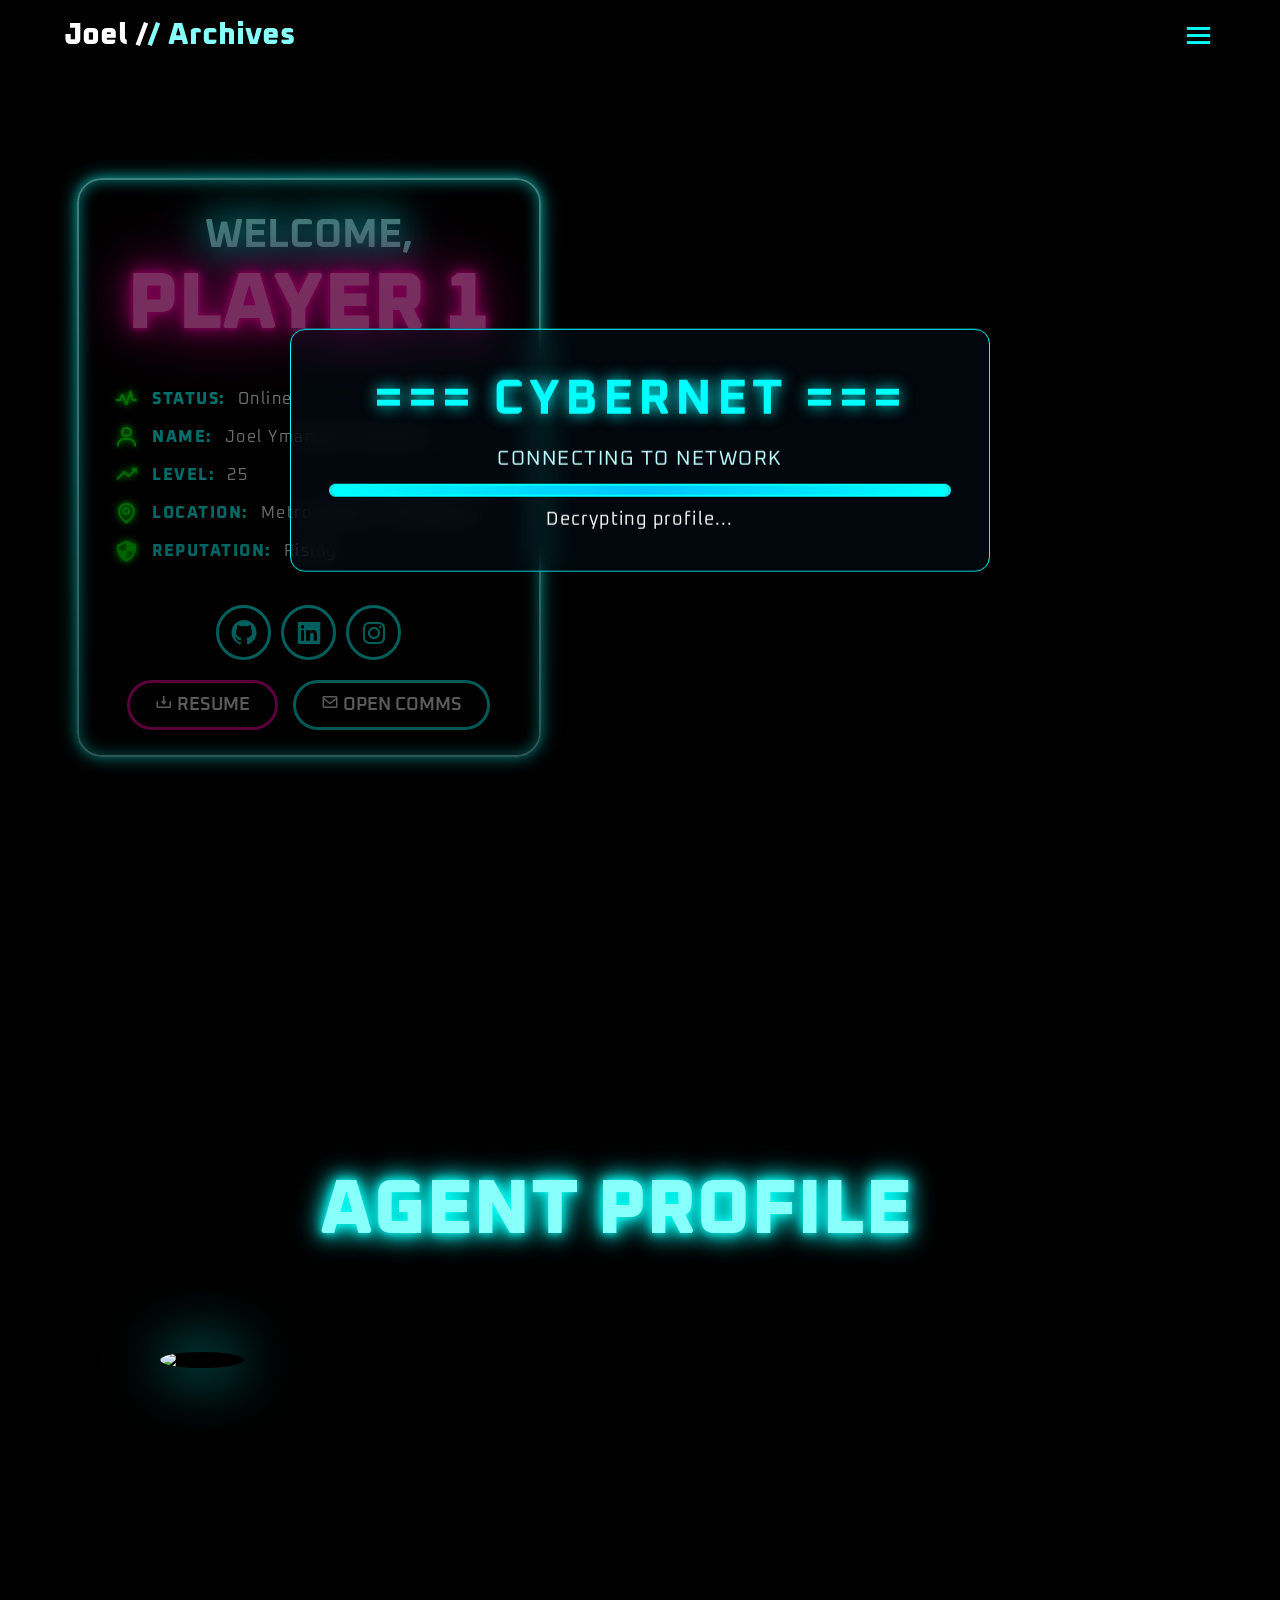
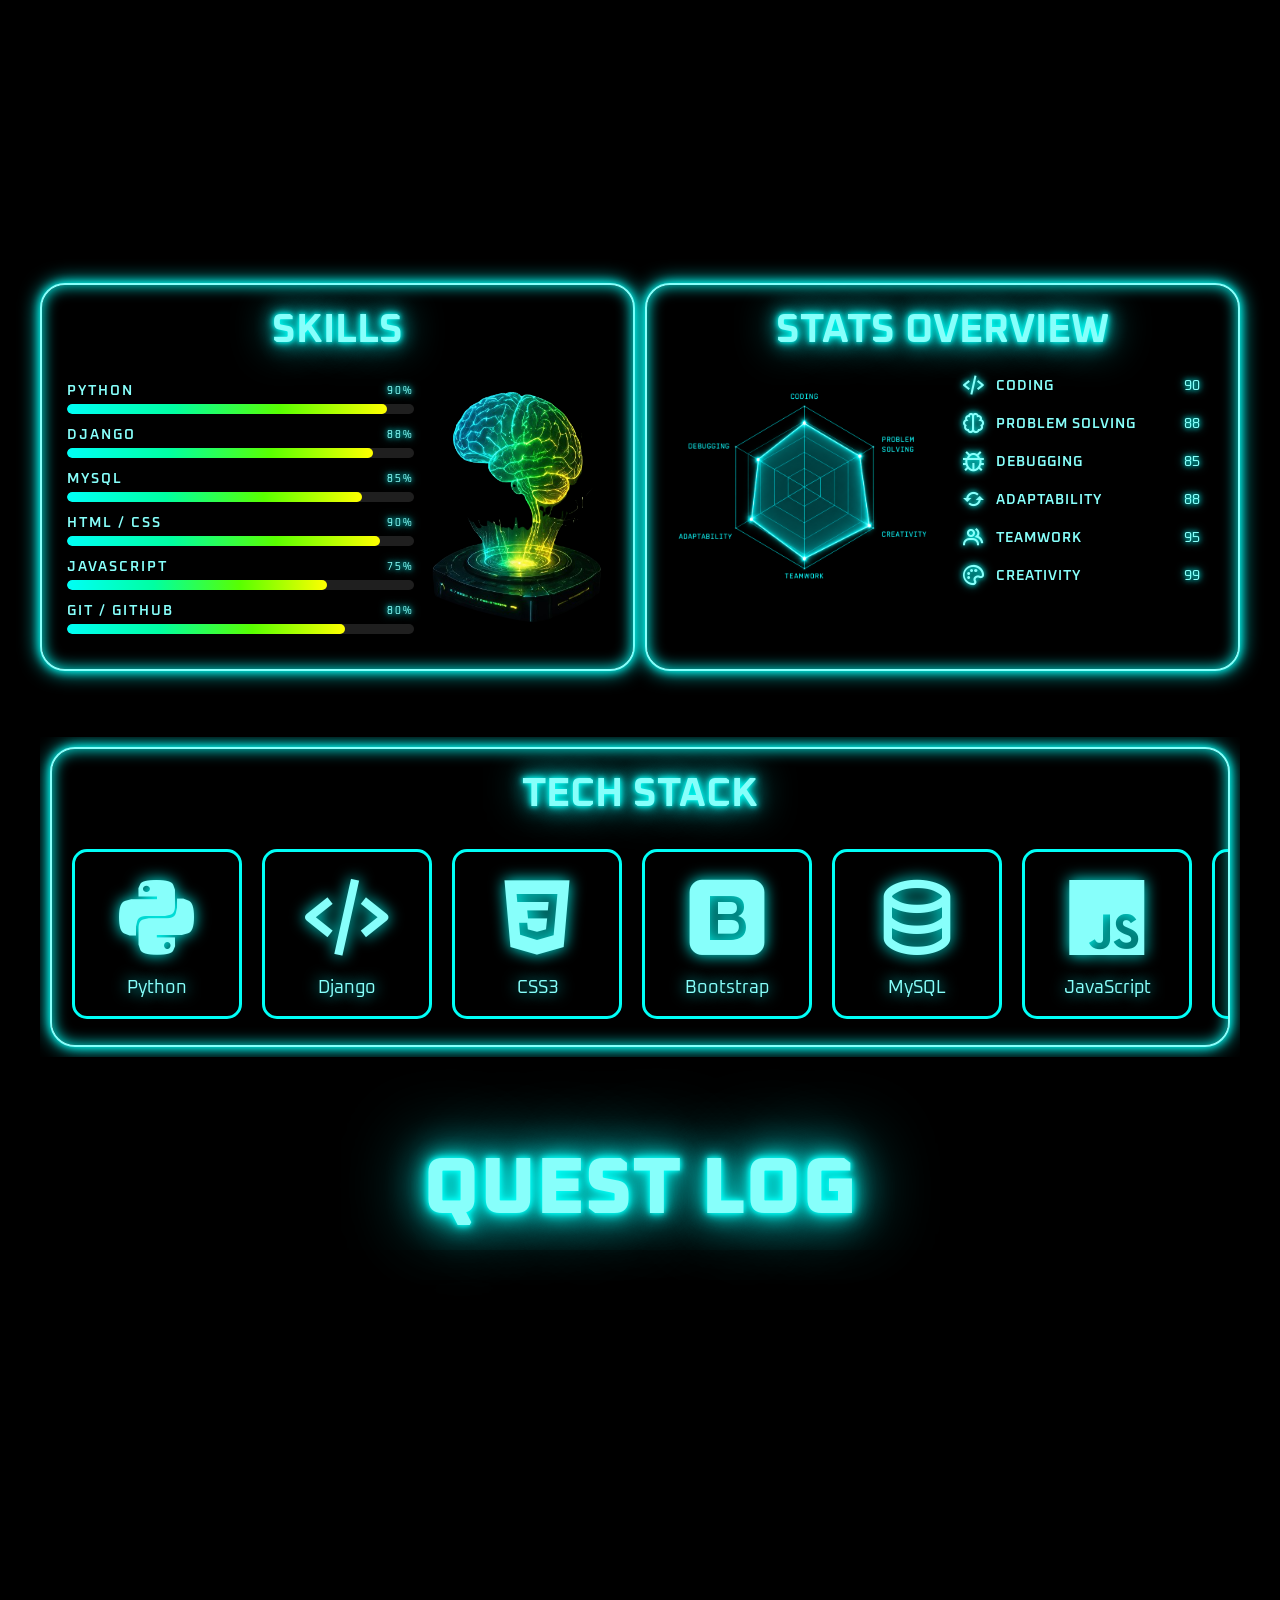
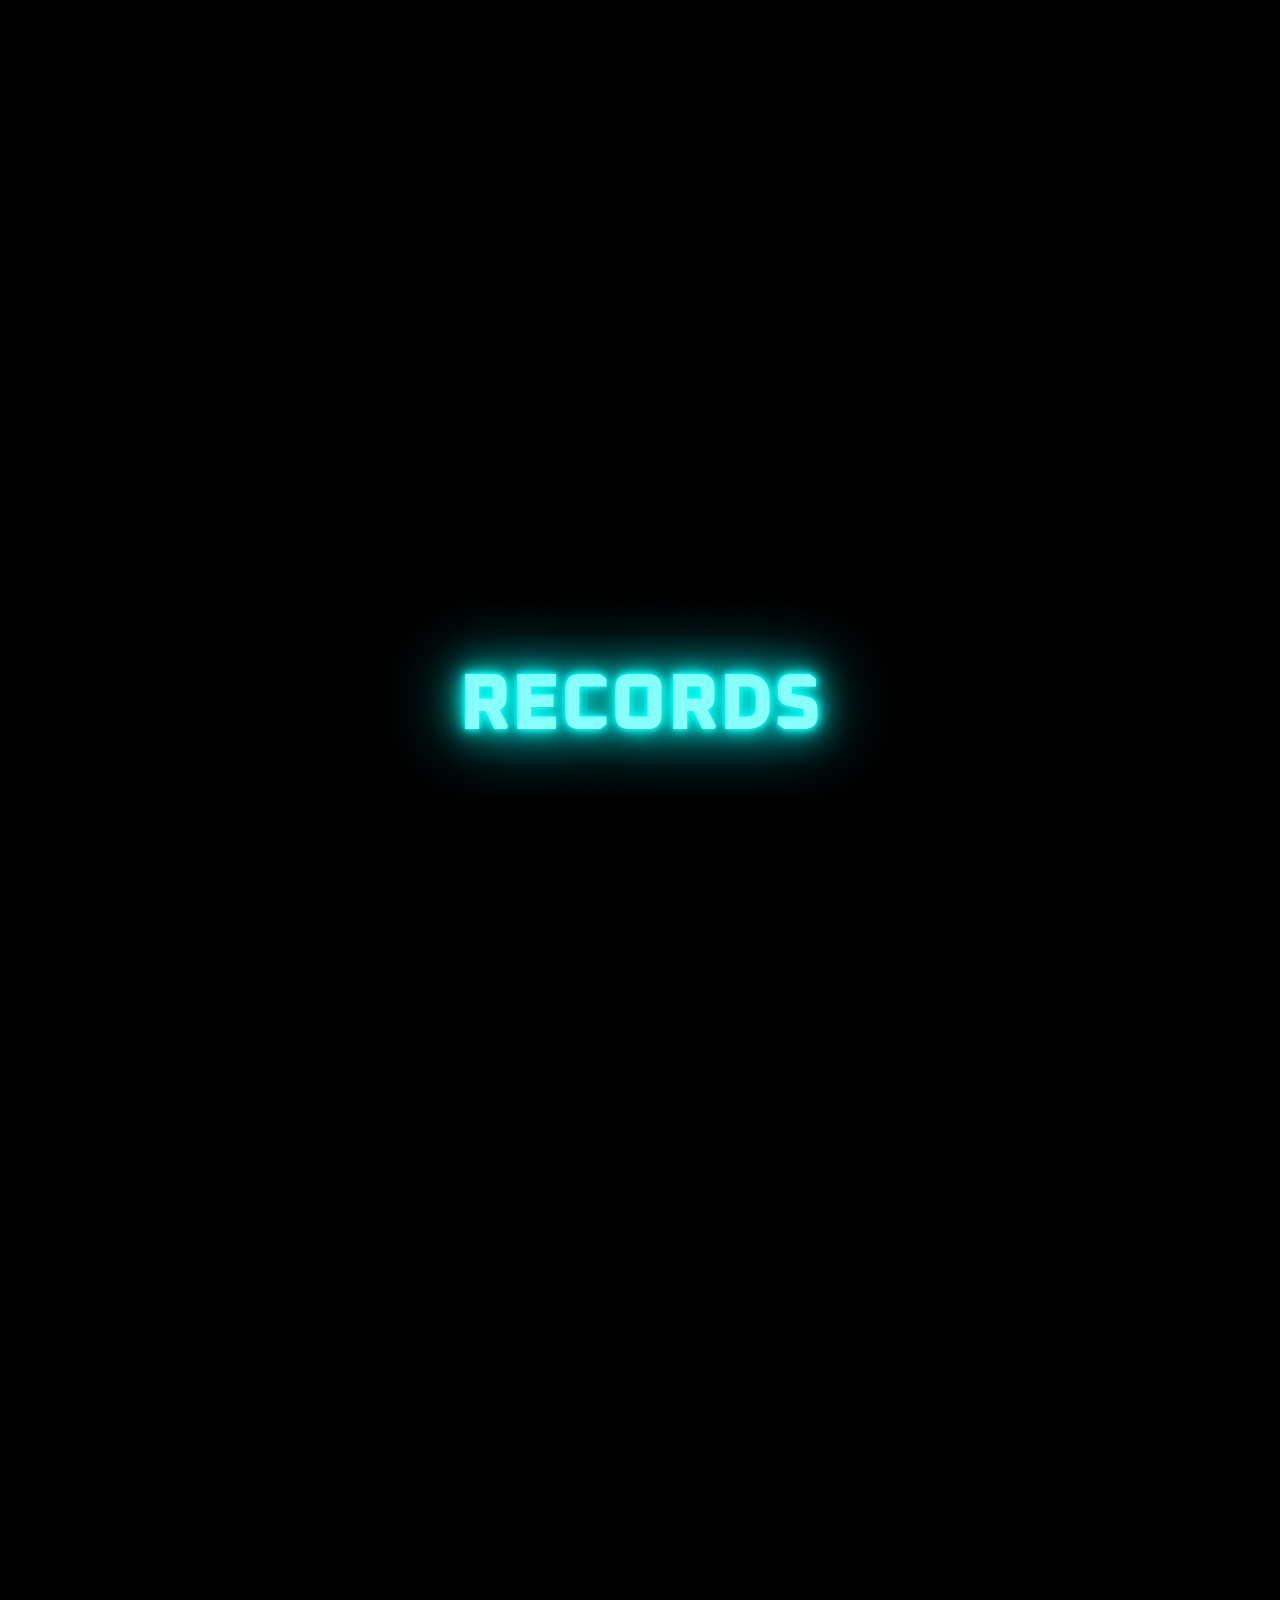
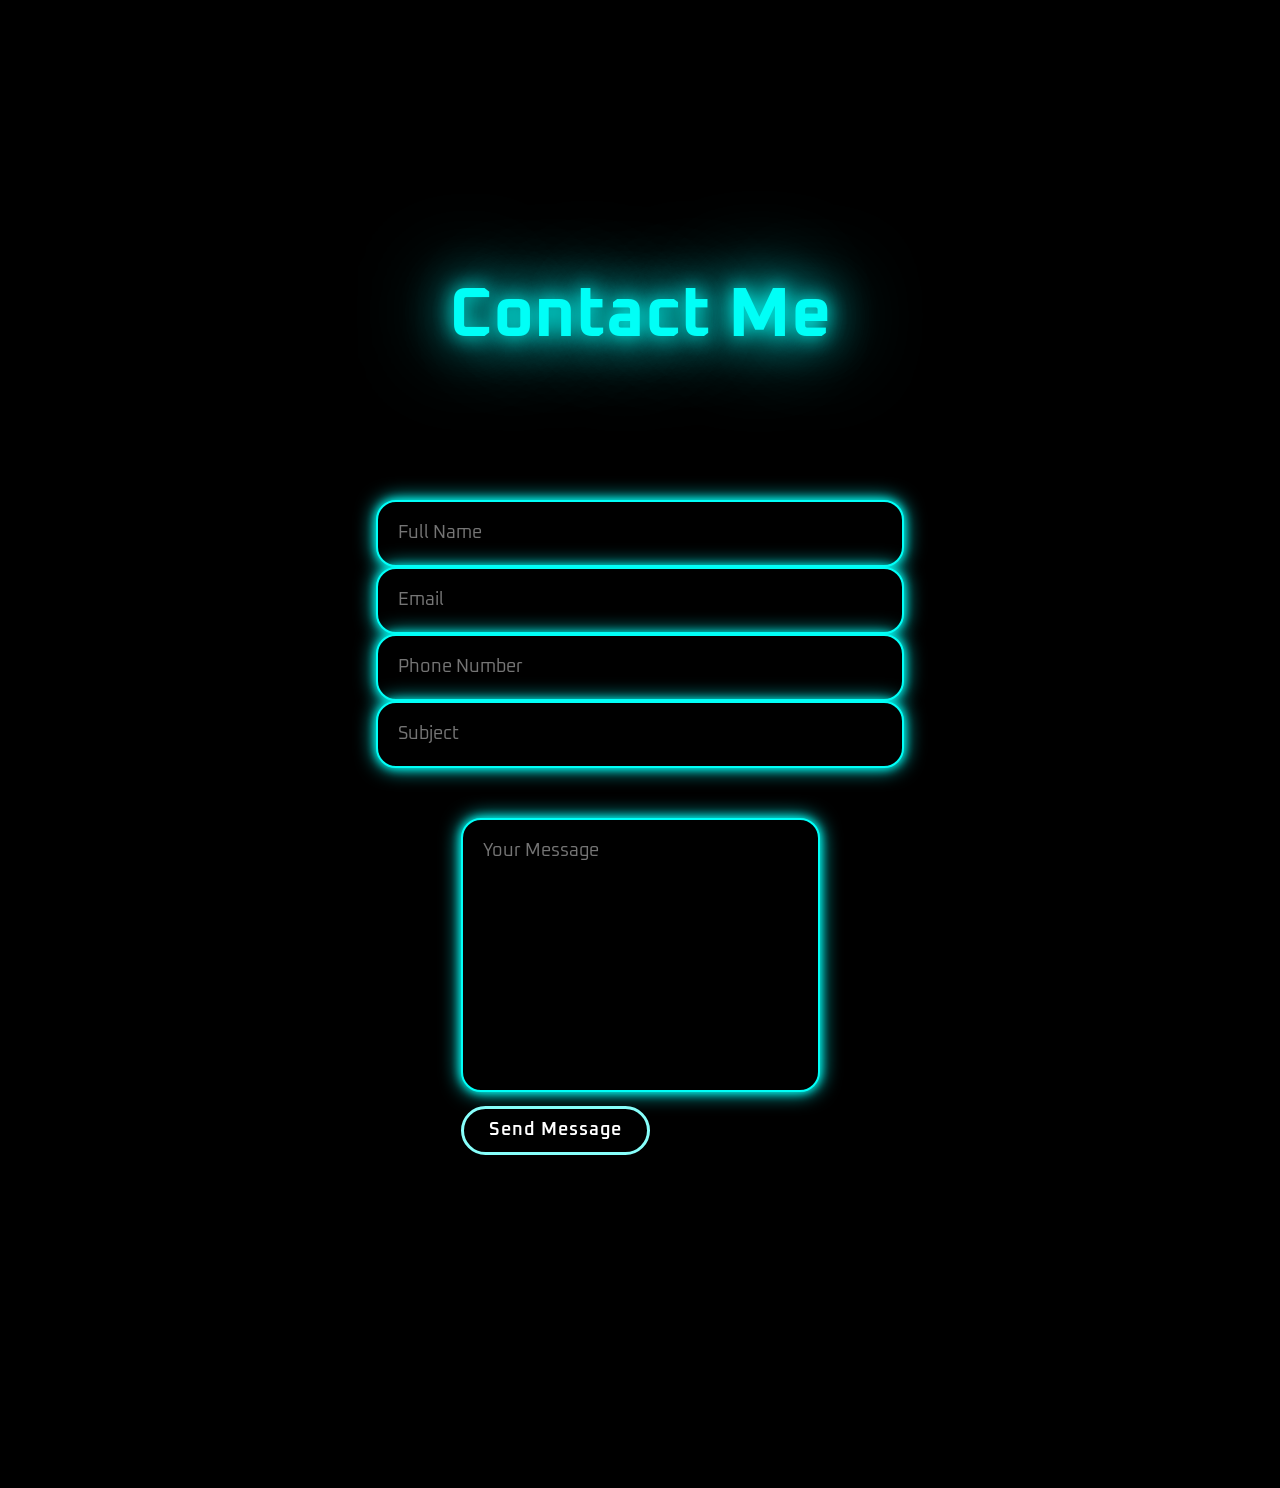
==== commit 152f0610: "small changes" ====
--- a/index.html
+++ b/index.html
@@ -532,6 +532,16 @@
                         </div>
                         <span>2021</span>
                     </div>
+                    <!-- =========================================================================== -->
+                     <div class="achievement-card">
+                        <i class="bx bx-book"></i>
+                        <div>
+                            <h3>RESEARCH & EVENTS PARTICIPATION </h3>
+                            <p>1st INNOTECH-CON:</p>
+                            <p>Dissemination, Appreciation of Researches - Exhibit (DARE) 2025 — Event Participation February 13, 2025 </p>
+                        </div>
+                        <span>2021</span>
+                    </div>
                     <!-- =========================================================================== -->   
                 </div>
             </div>
--- a/style.css
+++ b/style.css
@@ -24,7 +24,7 @@
     height: 100%;
     z-index: 999;
     overflow: hidden;
-    transition: opacity .5s ease;
+    transition: opacity .6s ease;
 }
 #loader.fade-out{
     opacity: 0;
@@ -95,7 +95,7 @@
         #00c3ff,
         #00ffff
     );
-    animation: fillLoader 5s linear forwards;
+    animation: fillLoader 6s linear forwards;
 }
 @keyframes fillLoader{
     from{
@@ -255,7 +255,7 @@
     line-height: 1;
     font-size: clamp(2.8rem, 5vw, 4rem);
     font-weight: 700;
-    color: #00fff7;
+    color: #87fffb;
     text-shadow:
         0 0 3rem #00fff7,
         0 0 5rem #00fff7,
@@ -825,7 +825,7 @@
     margin: 0;
     font-weight: 900;
     line-height: 1;
-    color: #00fff7;
+    color: #87fffb;
     text-shadow:
         0 0 0.5rem #00fff7,
         0 0 1rem #00fff7,
@@ -998,7 +998,7 @@
     font-weight: 900;
     line-height: 1;
     margin-top: 0;
-    color: #00fff7;
+    color: #87fffb;
     text-shadow:
         0 0 0.5rem #00fff7,
         0 0 1rem #00fff7,
@@ -1139,6 +1139,7 @@
 }
 .footer .social-icons{
     text-align: center;
+    align-items: center;
     margin-top: 3rem;
     margin-bottom: 3rem;
     padding-left: 2rem;
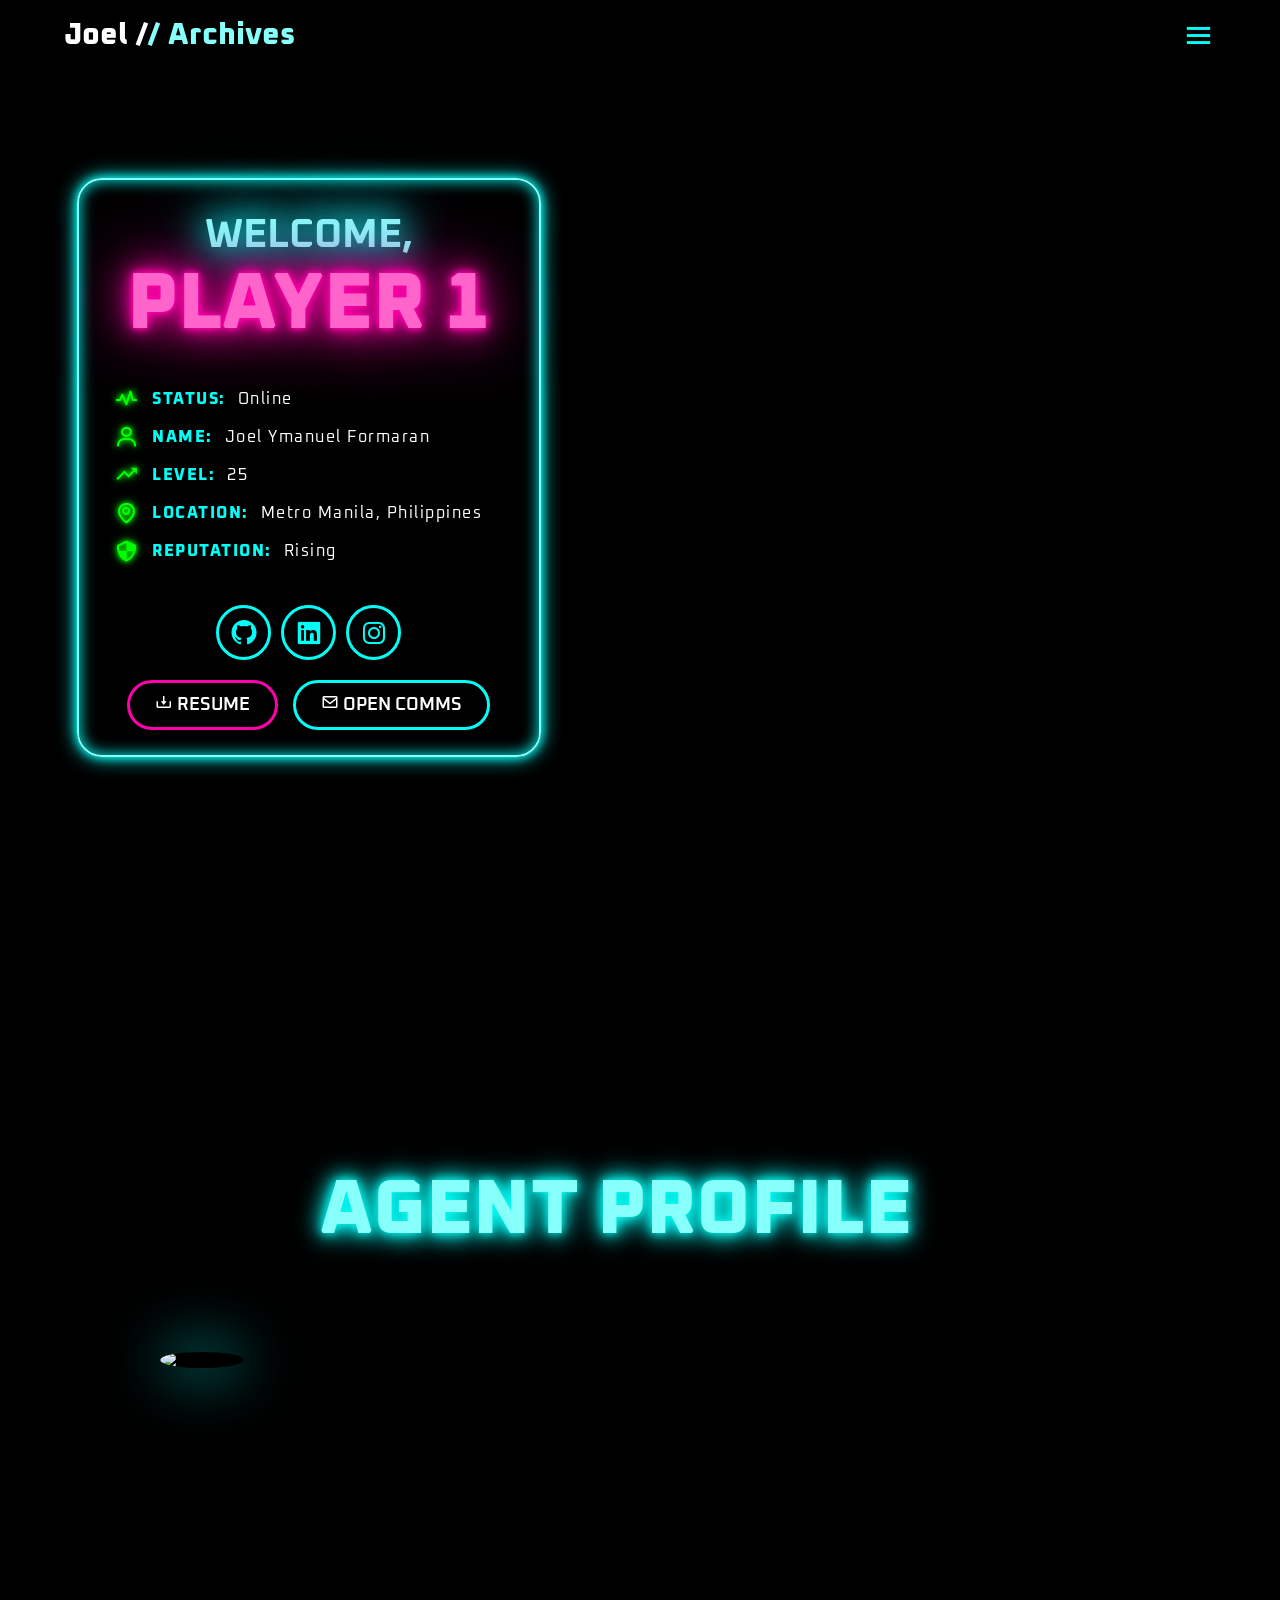
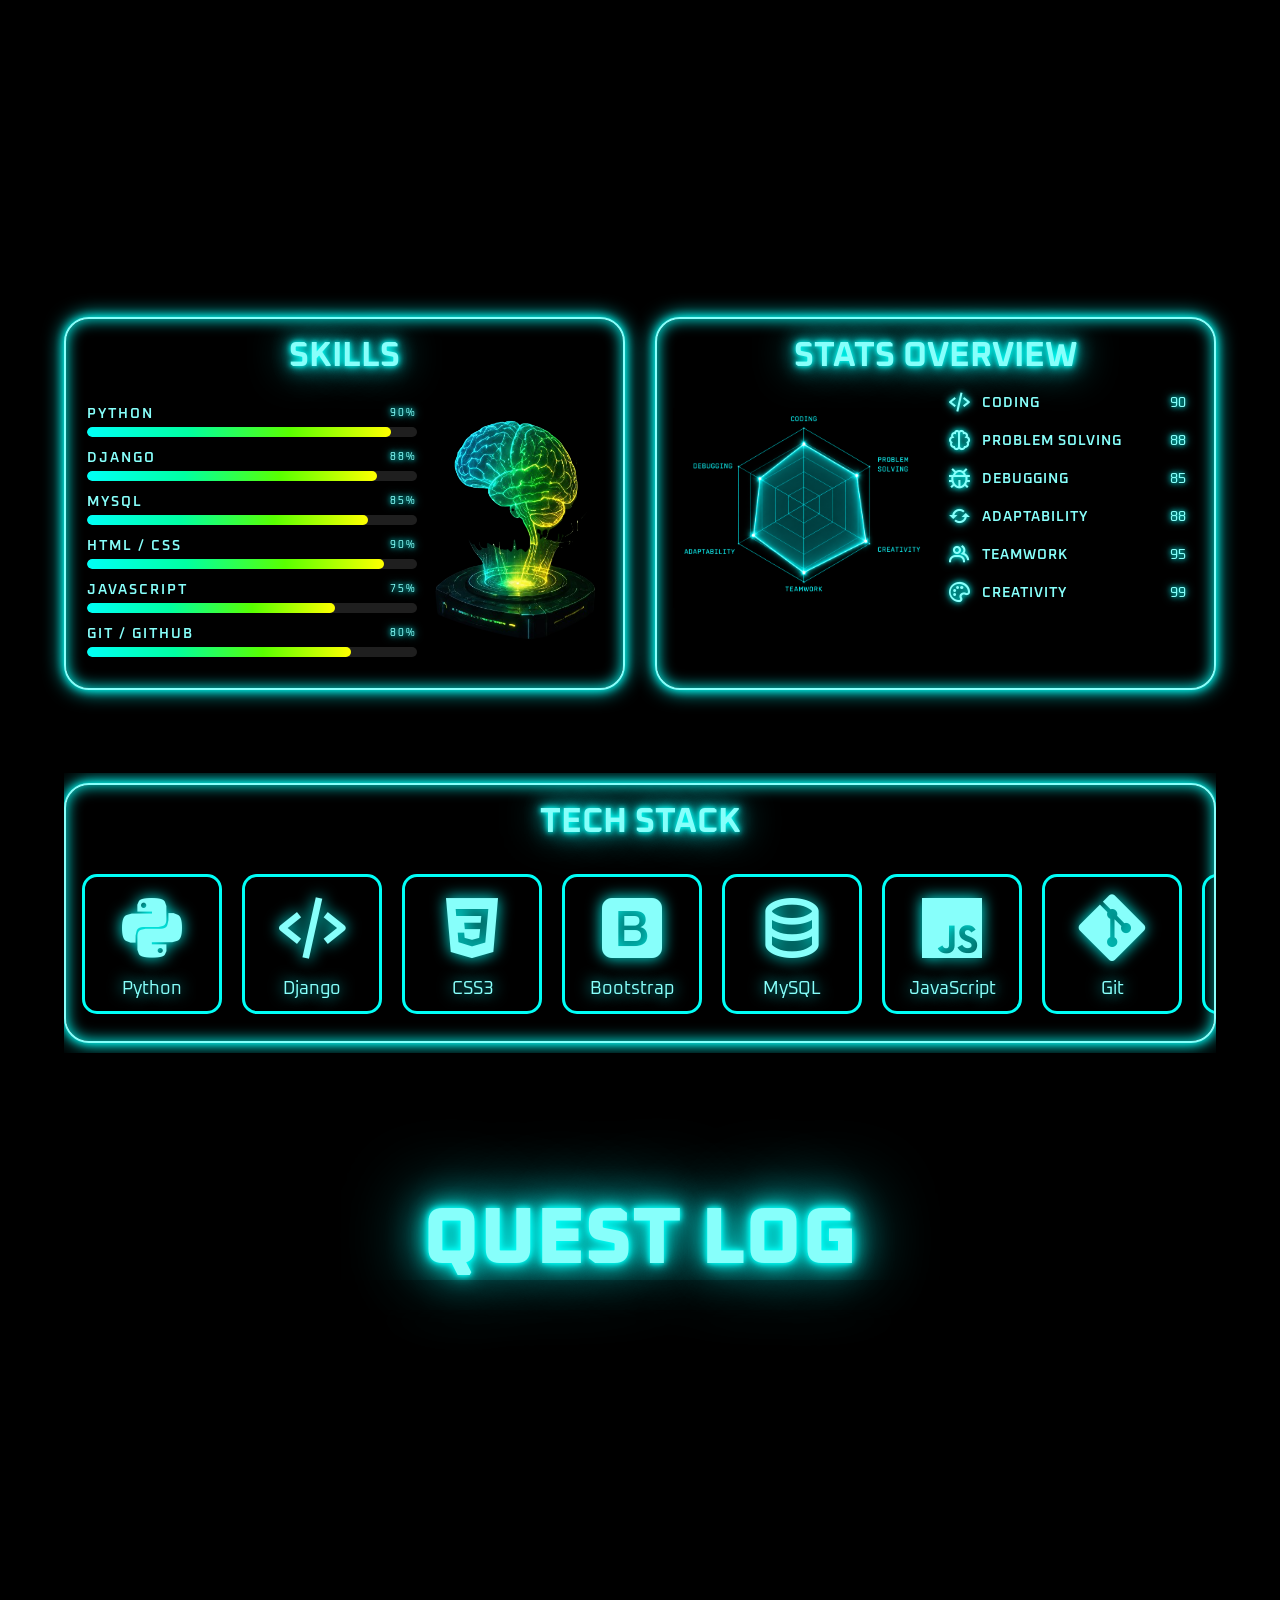
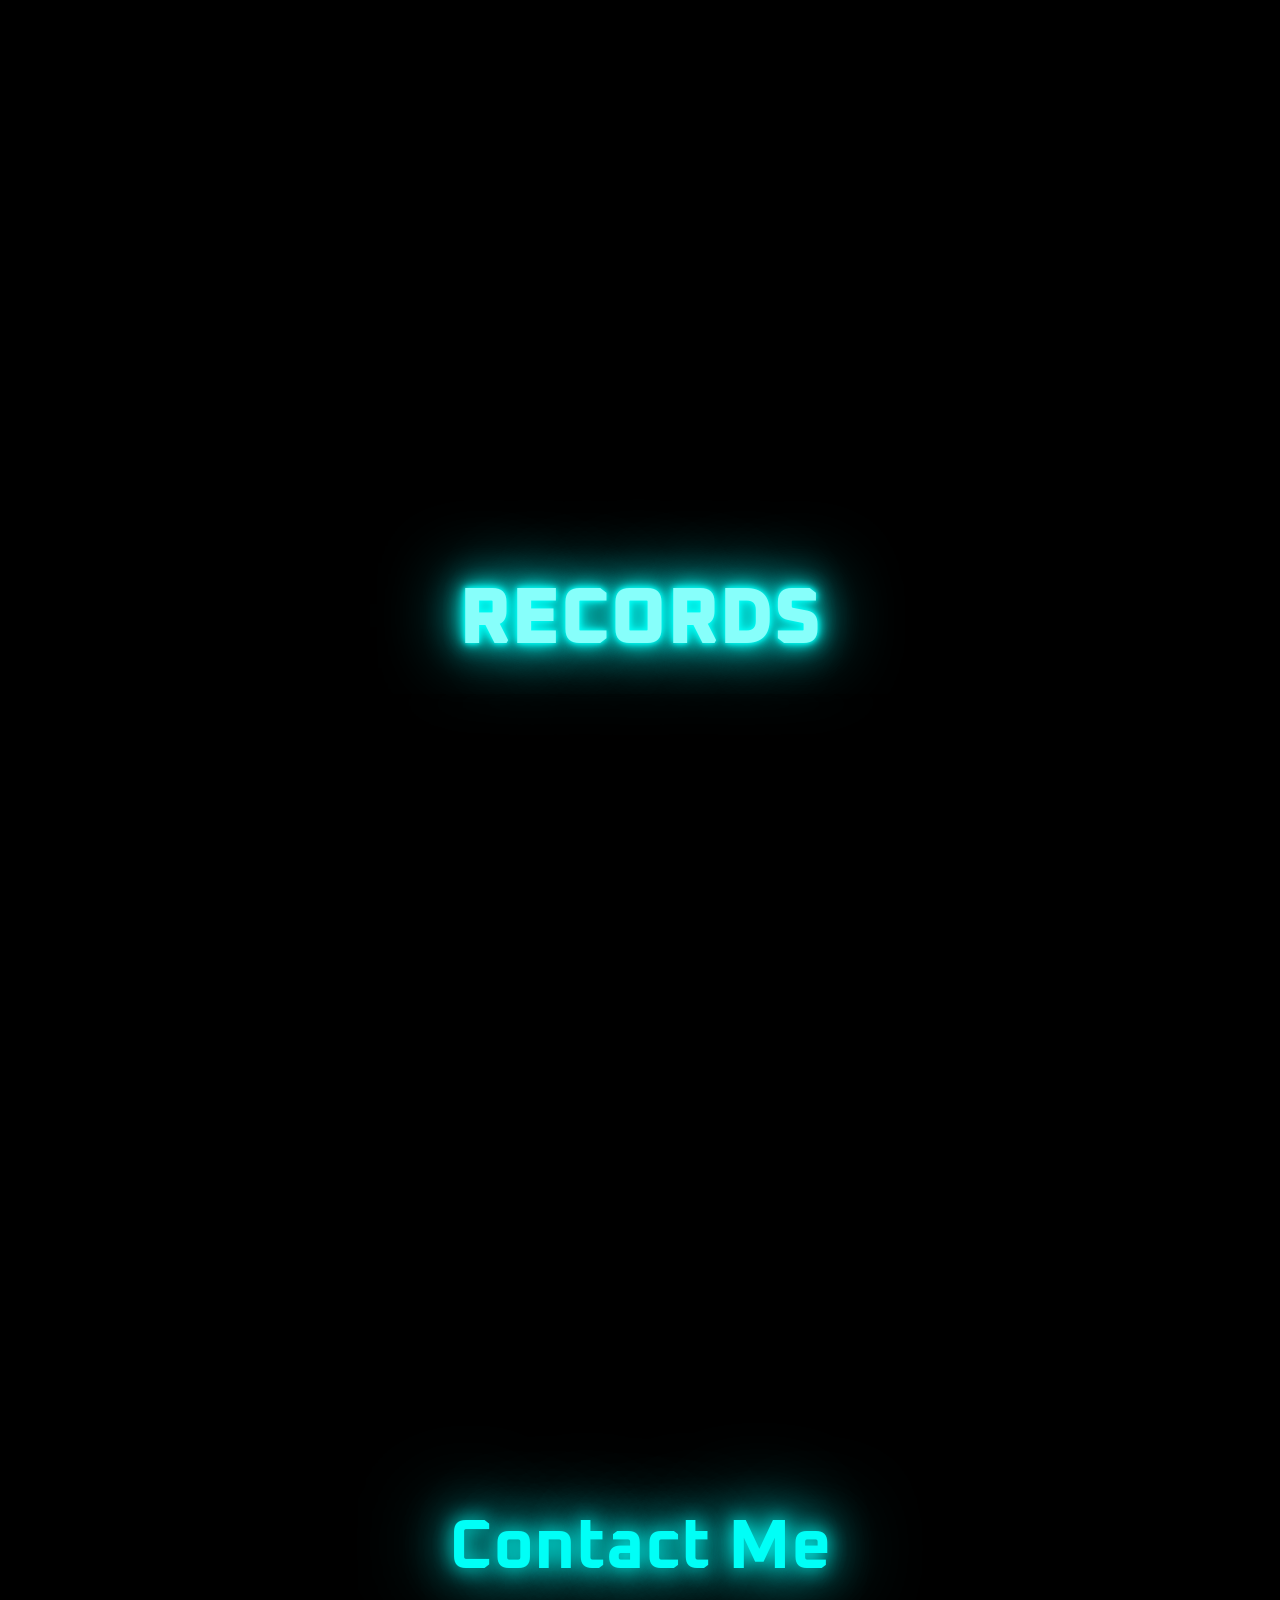
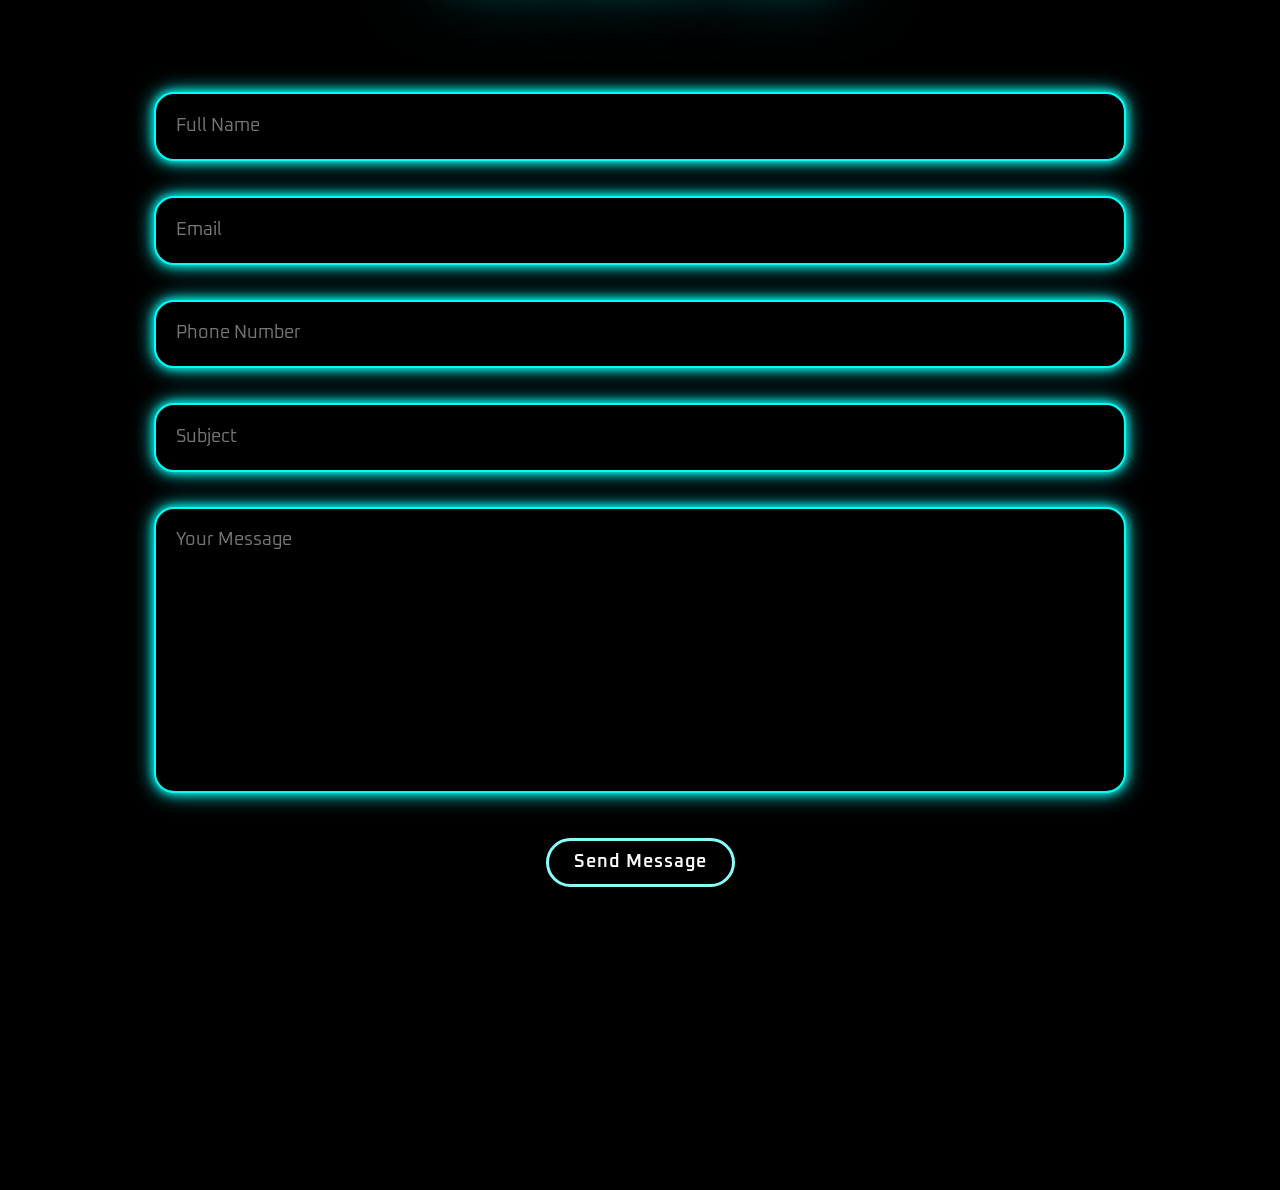
==== commit 0c3f4ebc: "update1" ====
--- a/index.html
+++ b/index.html
@@ -10,7 +10,7 @@
     <link href='https://unpkg.com/boxicons@2.1.4/css/boxicons.min.css' rel='stylesheet'>
     <link href="https://fonts.googleapis.com/css2?family=Oxanium:wght@300;400;600;700;800&display=swap" rel="stylesheet">
 </head>
-<!-- ================= LOADING SCREEN ================= -->
+<!-- ================= LOADING SCREEN 
     <div id="loader">
         <video class="loader-video" autoplay muted loop playsinline preload="auto">
             <source src="VBG2.mp4" type="video/mp4">
@@ -29,6 +29,7 @@
             </p>
         </div>
     </div>
+    ================= -->
     <body>
     <!-- =========================================================================== -->
     <video autoplay muted loop playsinline class="background-video">
@@ -89,9 +90,9 @@
             </div>
             <!-- =========================================================================== -->
             <div class="social-icons">
-                <a href="https://github.com/jymformaran"><i class="bx bxl-github"></i></a>
-                <a href="https://www.linkedin.com/in/joel-ymanuel-formaran-374206404"><i class="bx bxl-linkedin-square"></i></a>
-                <a href="https://www.instagram.com/jyyyole/"><i class="bx bxl-instagram"></i></a>
+                <a target="_blank" href="https://github.com/jymformaran"><i class="bx bxl-github"></i></a>
+                <a target="_blank" href="https://www.linkedin.com/in/joel-ymanuel-formaran-374206404"><i class="bx bxl-linkedin-square"></i></a>
+                <a target="_blank" href="https://www.instagram.com/jyyyole/"><i class="bx bxl-instagram"></i></a>
             </div>
             <!-- ================================================ -->
             <div class="btn-group">
@@ -295,7 +296,7 @@
                             <span>MySql</span>
                         </div>
                     </div>
-                    <p>An automated vending machine that dispenses school supplies through a touchscreen interface with real-time inventory monitoring. It has an embedded system to provide a smart and efficient user experience.</p>
+                    <p>A vending machine with a touchscreen that dispenses school supplies with real-time inventory monitoring.</p>
                     <a href="project1.html"><button class="cyber-btn">View Quest</button></a>
                 </div>
                 <!-- ================================================ -->
@@ -310,7 +311,7 @@
                             <span>Java</span>
                         </div>
                     </div>
-                    <p>A mobile application that offers timed mathematics quizzes in an engaging and user-friendly environment. Firebase integration enables secure user management.</p>
+                    <p>An app that delivers timed mathematics quizzes with secure user management powered by Firebase.</p>
                     <a href="project2.html"><button class="cyber-btn">View Quest</button></a>
                 </div>
                 <!-- ================================================ -->
@@ -324,7 +325,7 @@
                             <span>C++</span>
                         </div>
                     </div>
-                    <p>A Bluetooth-controlled RC car built using Arduino Uno and wireless communication technology. The project demonstrates embedded programming, motor control, and hardware integration.</p>
+                    <p>A Bluetooth RC car that demonstrates embedded programming and motor control using Arduino Uno.</p>
                     <a href="project3.html"><button class="cyber-btn">View Quest</button></a>
                 </div>
                 <!-- ================================================ -->
@@ -342,7 +343,7 @@
                             
                         </div>
                     </div>
-                    <p>A responsive web portal developed for the ACTS organization with authentication, profile management, and CRUD functionality. It showcases full-stack development using Django, MySQL, and modern web technologies.</p>
+                    <p>A school org portal with authentication, profile management, and CRUD operations built with Django and MySQL.</p>
                     <a href="project4.html"><button class="cyber-btn">View Quest</button></a>
                 </div>
                 <!-- ================================================ -->
@@ -357,7 +358,8 @@
                             <span>PyQt</span>
                         </div>
                     </div>
-                    <p>A desktop application designed to manage organization membership records through an intuitive graphical interface. It supports registration, searching, updating, and database-driven record management.</p>
+                    <p>A desktop app that manages org membership records with registration, search, and update features.</p>
+
                     <a href="project5.html"><button class="cyber-btn">View Quest</button></a>
                 </div>
                 <!-- ================================================ -->
@@ -371,7 +373,7 @@
                             <span>CSS</span>
                         </div>
                     </div>
-                    <p>An interactive website featuring champion profiles, responsive design, and multimedia elements inspired by League of Legends. The project highlights front-end development skills using HTML, CSS, and JavaScript.</p>
+                    <p>A LoL champion showcase website created using HTML, CSS, and JavaScript.</p>
                     <a href="project6.html"><button class="cyber-btn">View Quest</button></a>
                 </div>
                 <!-- ================================================ -->
@@ -391,7 +393,7 @@
                             <span>MySql</span>
                         </div>
                     </div>
-                    <p>An automated vending machine that dispenses school supplies through a touchscreen interface with real-time inventory monitoring. It has an embedded system to provide a smart and efficient user experience.</p>
+                    <p>A vending machine with a touchscreen that dispenses school supplies with real-time inventory monitoring.</p>
                     <a href="project1.html"><button class="cyber-btn">View Quest</button></a>
                 </div>
                 <!-- ================================================ -->
@@ -406,7 +408,7 @@
                             <span>Java</span>
                         </div>
                     </div>
-                    <p>A mobile application that offers timed mathematics quizzes in an engaging and user-friendly environment. Firebase integration enables secure user management.</p>
+                    <p>An app that delivers timed mathematics quizzes with secure user management powered by Firebase.</p>
                     <a href="project2.html"><button class="cyber-btn">View Quest</button></a>
                 </div>
                 <!-- ================================================ -->
@@ -420,7 +422,7 @@
                             <span>C++</span>
                         </div>
                     </div>
-                    <p>A Bluetooth-controlled RC car built using Arduino Uno and wireless communication technology. The project demonstrates embedded programming, motor control, and hardware integration.</p>
+                    <p>A Bluetooth RC car that demonstrates embedded programming and motor control using Arduino Uno.</p>
                     <a href="project3.html"><button class="cyber-btn">View Quest</button></a>
                 </div>
                 <!-- ================================================ -->
@@ -438,7 +440,7 @@
                             
                         </div>
                     </div>
-                    <p>A responsive web portal developed for the ACTS organization with authentication, profile management, and CRUD functionality. It showcases full-stack development using Django, MySQL, and modern web technologies.</p>
+                    <p>A school org portal with authentication, profile management, and CRUD operations built with Django and MySQL.</p>
                     <a href="project4.html"><button class="cyber-btn">View Quest</button></a>
                 </div>
                 <!-- ================================================ -->
@@ -453,7 +455,7 @@
                             <span>PyQt</span>
                         </div>
                     </div>
-                    <p>A desktop application designed to manage organization membership records through an intuitive graphical interface. It supports registration, searching, updating, and database-driven record management.</p>
+                    <p>A desktop app that manages org membership records with registration, search, and update features.</p>
                     <a href="project5.html"><button class="cyber-btn">View Quest</button></a>
                 </div>
                 <!-- ================================================ -->
@@ -467,7 +469,7 @@
                             <span>CSS</span>
                         </div>
                     </div>
-                    <p>An interactive website featuring champion profiles, responsive design, and multimedia elements inspired by League of Legends. The project highlights front-end development skills using HTML, CSS, and JavaScript.</p>
+                    <p>A LoL champion showcase website created using HTML, CSS, and JavaScript.</p>
                     <a href="project6.html"><button class="cyber-btn">View Quest</button></a>
                 </div>
                 <!-- ================================================ -->
@@ -583,17 +585,19 @@
     <!-- =========================================================================== -->
     <!-- =========================================================================== -->
     <!-- =========================================================================== -->
+
+    
     <footer class="footer">
         <div class="social-icons">
-            <a href="#"><i class="bx bxl-github"></i></a>
-            <a href="#"><i class="bx bxl-linkedin-square"></i></a>
-            <a href="#"><i class="bx bxl-instagram"></i></a>
+            <a target="_blank" href="https://github.com/jymformaran"><i class="bx bxl-github"></i></a>
+            <a target="_blank" href="https://www.linkedin.com/in/joel-ymanuel-formaran-374206404"><i class="bx bxl-linkedin-square"></i></a>
+            <a target="_blank" href="https://www.instagram.com/jyyyole/"><i class="bx bxl-instagram"></i></a>
         </div>
         <!-- ================================================ -->
         <ul class="list">
             <li><a href="#">FAQ</a></li>
-            <li><a href="#skills">Skills/Stats</a></li>
-            <li><a href="#projects">Projects</a></li>
+            <li><a href="#ssts">Stats</a></li>
+            <li><a href="#projects">Quest log</a></li>
             <li><a href="#contact">Contact</a></li>
         </ul>
         <p class="copyright">@ Joel Formaran | All Rights Reserved</p>
--- a/style.css
+++ b/style.css
@@ -161,7 +161,7 @@
     transition: all 0.3s ease;
     border-bottom: 0.3rem solid transparent;
 }
-
+ 
 .navbar a:hover{
     color: #00fff7;
     border-bottom-color: #00fff7;
@@ -170,8 +170,8 @@
 span{
     color: #87fffb;
     font-family: "Oxanium", sans-serif;
-
-    
+ 
+ 
 }
 /* ============================= BUTTON ============================= */
 .cyber-btn{
@@ -183,7 +183,7 @@
     color: white;
     background: black;
     border: 0.35rem solid #87fffb;
-    
+ 
     border-radius: 3rem;
     cursor: pointer;
     white-space: nowrap;
@@ -340,7 +340,7 @@
     display: flex;
     flex-wrap: wrap;
     gap: 1rem;
-    
+ 
 }
 .social-icons a{
     display: inline-flex;
@@ -367,7 +367,7 @@
     display: flex;
     flex-wrap: wrap;
     gap: 1.5rem;
-    
+ 
     margin-bottom: 1rem;
 }
 .btn{
@@ -515,7 +515,7 @@
     flex-wrap: wrap;
     gap: clamp(2rem, 3vw, 4rem);
     min-height: 100vh;
-    padding: clamp(2rem, 4vw, 4rem);
+    padding: clamp(2rem, 4vw, 4rem) clamp(1.5rem, 5vw, 10%);
     background:
         linear-gradient(
             rgba(0,0,0,.5),
@@ -538,29 +538,29 @@
         0 0 4rem #00fff7;
 }
 .sns{
-    margin-top: clamp(1rem, 2vw, 2rem);
+    margin-top: 5rem;
     display: flex;
     justify-content: center;
     align-items: stretch;
     flex-wrap: wrap;
-    gap: clamp(1rem, 1.5vw, 1rem);
+    gap: clamp(2rem, 3vw, 4rem);
     width: 100%;
 }
 /* ========================= SKILLS =========================== */
 .skills-content{
     flex: 1 1 42rem;
     width: 100%;
-    max-width: 60rem;
+    max-width: none;
     min-height: 35rem;
-
+ 
     margin: 0;
     padding: 2rem;
-
+ 
     background: #000;
     border: 0.2rem solid #87fffb;
     border-radius: 2.5rem;
     box-sizing: border-box;
-
+ 
     box-shadow:
         0 0 1rem #00fff7,
         0 0 2rem #00fff7,
@@ -640,23 +640,23 @@
 .html{ width:90%; }
 .js{ width:75%; }
 .git{ width:80%; }
-
-
+ 
+ 
 /* ======================== STATS CONTENT ======================= */
 .stats-content{
     flex: 1 1 42rem;
     width: 100%;
-    max-width: 60rem;
+    max-width: none;
     min-height: 35rem;
-
+ 
     margin: 0;
     padding: 2rem;
-
+ 
     background: #000;
     border: 0.2rem solid #87fffb;
     border-radius: 2.5rem;
     box-sizing: border-box;
-
+ 
     box-shadow:
         0 0 1rem #00fff7,
         0 0 2rem #00fff7,
@@ -730,11 +730,11 @@
     display: flex;
     justify-content: center;
     color:white;
-    padding: 1rem;
+    padding: 1rem 0;
 }
 .techs-content{
-    width: min(100%, 195rem);
-    max-width: 121rem;
+    width: 100%;
+    max-width: none;
     min-height: 30rem;
     padding: 2rem;
     overflow: hidden;
@@ -809,7 +809,7 @@
     color:white;
     min-height: 100vh;
     gap: clamp(2rem, 5vw, 5rem);
-    padding: 4rem 5%;
+    padding: 4rem 4rem;
     background:
         linear-gradient(
             rgba(0,0,0,.5),
@@ -822,9 +822,9 @@
 }
 .projects h2{
     font-size: clamp(3.5rem, 7vw, 8rem);
-    margin: 0;
+    margin-top: 7rem;
     font-weight: 900;
-    line-height: 1;
+    line-height: 0.5;
     color: #87fffb;
     text-shadow:
         0 0 0.5rem #00fff7,
@@ -836,7 +836,7 @@
 /* ========================= PROJECT BOX ========================= */
 .project-box{
     width: min(100%, 190rem);
-    min-height: 78rem;
+    min-height: 60rem;
     overflow: hidden;
     padding: clamp(1.5rem, 2vw, 2.5rem);
     border: 0.2rem solid #87fffb;
@@ -862,7 +862,7 @@
 .project-card{
     flex-shrink: 0;
     width: clamp(28rem, 22vw, 35rem);
-    min-height: 72rem;
+    min-height: 60rem;
     display: flex;
     flex-direction: column;
     align-items: center;
@@ -988,7 +988,7 @@
     background:
         linear-gradient(rgba(0,0,0,.65), rgba(0,0,0,.65)),
         url("image/bg3.png");
-
+ 
     background-size: cover;
     background-position: center;
     background-repeat: no-repeat;
@@ -996,8 +996,7 @@
 .achievements-content h1{
     font-size: clamp(3.5rem, 7vw, 8rem);
     font-weight: 900;
-    line-height: 1;
-    margin-top: 0;
+    line-height: 0.6;
     color: #87fffb;
     text-shadow:
         0 0 0.5rem #00fff7,
@@ -1008,7 +1007,7 @@
 }
 .achievements-panel{
     width: min(100%, 120rem);
-    padding: 2rem;
+    padding: 1.5rem 2rem;
     background: #000;
     border: 0.2rem solid #00fff7;
     border-radius: 2rem;
@@ -1026,14 +1025,14 @@
 .achievement-list{
     display: flex;
     flex-direction: column;
-    gap: 1.4rem;
+    gap: 1rem;
 }
 .achievement-card{
     display: grid;
     grid-template-columns: auto 1fr auto;
     align-items: center;
-    gap: 2rem;
-    padding: 1.6rem 2rem;
+    gap: 1.5rem;
+    padding: 1rem 2rem;
     background: rgba(255,255,255,.045);
     border: 0.1rem solid rgba(255,255,255,.09);
     border-radius: 1.2rem;
@@ -1045,7 +1044,7 @@
     border-color: #00fff7;
     box-shadow: 0 0 1.8rem #00fff7;
 }
-
+ 
 .achievement-card:hover,
 .achievement-card:hover h3,
 .achievement-card:hover p,
@@ -1054,21 +1053,21 @@
     color: #000;
 }
 .achievement-card i{
-    font-size: clamp(3rem, 5vw, 5rem);
+    font-size: clamp(2rem, 3.2vw, 3.2rem);
     color: #ffd84d;
 }
 .achievement-card h3{
-    font-size: clamp(1.6rem, 2vw, 2rem);
+    font-size: clamp(1.2rem, 1.4vw, 1.4rem);
     margin-bottom: 0.4rem;
     color: #00fff7;
 }
 .achievement-card p{
-    font-size: clamp(1.4rem, 1.8vw, 1.7rem);
+    font-size: clamp(1rem, 1.2vw, 1.2rem);
     line-height: 1.6;
     color: #fff;
 }
 .achievement-card span{
-    font-size: clamp(1.6rem, 2.5vw, 2.5rem);
+    font-size: clamp(1.1rem, 1.5vw, 1.5rem);
     white-space: nowrap;
     color: #00fff7;
 }
@@ -1095,8 +1094,7 @@
     background-repeat: no-repeat;
 }
 .contact h2{
-    margin-top: 5rem;
-    margin-bottom: 1rem;
+    margin-top: 3rem;
     font-size: clamp(3.5rem, 6vw, 7rem);
     color: #00fff7;
     text-shadow:
@@ -1106,12 +1104,32 @@
 }
 .contact form{
     display: flex;
-    justify-content: center;
-    align-items: center;
+    flex-direction: row;
+    justify-content: center;
+    align-items: stretch;
     flex-wrap: wrap;
-    gap: clamp(2rem, 5vw, 5rem);
-    width: 100%;
-    margin: 3rem 0;
+    gap: clamp(2rem, 3vw, 3.5rem);
+    width: min(100%, 110rem);
+    padding: 0 clamp(1.5rem, 5vw, 6%);
+}
+.input-group{
+    flex: 1 1 38rem;
+    display: flex;
+    flex-direction: column;
+    gap: clamp(2rem, 3vw, 3.5rem);
+}
+.input-box{
+    flex: 1;
+    display: flex;
+    flex-direction: column;
+    gap: clamp(2rem, 3vw, 3.5rem);
+}
+.input-group-2{
+    flex: 1 1 38rem;
+    display: flex;
+    flex-direction: column;
+    align-items: center;
+    gap: clamp(2rem, 3vw, 3.5rem);
 }
 .contact form .input-box input,
 .contact form textarea{
@@ -1127,9 +1145,18 @@
         0 0 1rem #00fff7,
         0 0 2rem #00fff7;
 }
+.contact form .input-box input{
+    flex: 1;
+}
 .input-box-2{
-    width: min(100%, 65rem);
+    flex: 1;
+    width: 100%;
+    display: flex;
     color: #fff;
+}
+.contact form textarea{
+    flex: 1;
+    height: 100%;
 }
 /* =========================== FOOTER =========================== */
 .footer{
@@ -1143,6 +1170,8 @@
     margin-top: 3rem;
     margin-bottom: 3rem;
     padding-left: 2rem;
+    display: flex;
+    justify-content: center;
 }
 .footer ul{
     text-align: center;
@@ -1174,21 +1203,21 @@
     #menu-icon{
         display: block;
     }
-
+ 
     .navbar{
         display: none; /* Replace with your mobile menu logic if using JS */
     }
-
+ 
     .logo{
         font-size: 2.2rem;
     }
-
+ 
     .header{
         height: 6rem;
     }
 }
 @media (max-width: 768px){
-
+ 
     .mainmenu{
         flex-direction: column;
         padding-top: 10rem;
@@ -1204,15 +1233,15 @@
     }
 }
 @media (max-width: 768px){
-
+ 
     .btn-group{
         justify-content: center;
     }
-
+ 
     .social-icons{
         justify-content: center;
     }
-
+ 
     .character-status{
         max-width: 100%;
     }
@@ -1284,7 +1313,7 @@
     }
 }
 @media (max-width: 992px){
-
+ 
     .mainmenu{
         justify-content: left;
         text-align: center;
@@ -1312,7 +1341,7 @@
     .panel-image{
         width: 100%;
     }
-
+ 
     .panel-image img{
         max-width: 22rem;
     }
@@ -1323,69 +1352,127 @@
         min-height: 68rem;
     }
 }
-
-
-
-
-
-
-
-
-
-
+ 
+/* ===== SKILLS / STATS / TECH STACK — SMALLER DESKTOP SCALING ===== */
 @media (max-width: 1285px){
-
+    .ssts{
+        padding: clamp(1.5rem, 3vw, 3rem) clamp(1.5rem, 5vw, 8%);
+        gap: clamp(1.5rem, 2.5vw, 3rem);
+    }
+    .ssts h1{
+        font-size: clamp(2.4rem, 3.4vw, 3.4rem);
+    }
+    .sns{
+        gap: clamp(1.5rem, 2.5vw, 3rem);
+    }
+    .skills-content,
+    .stats-content{
+        flex-basis: 36rem;
+        min-height: 30rem;
+        padding: 1.6rem;
+    }
+    .techs-content{
+        min-height: 26rem;
+        padding: 1.6rem;
+    }
+    .tech-card{
+        width: clamp(11rem, 14vw, 14rem);
+        height: clamp(11rem, 14vw, 14rem);
+    }
+    .tech-card i{
+        font-size: clamp(4.2rem, 7vw, 8rem);
+    }
+}
+ 
+/* ===== SKILLS / STATS / TECH STACK — TABLET SCALING ===== */
+@media (max-width: 992px){
+    .ssts{
+        padding: clamp(1.25rem, 3vw, 2.5rem) clamp(1.25rem, 4vw, 5%);
+    }
+    .ssts h1{
+        font-size: clamp(2.2rem, 4vw, 3rem);
+    }
+    .skills-content,
+    .stats-content{
+        flex-basis: 28rem;
+        min-height: auto;
+        padding: 1.4rem;
+    }
+    .techs-content{
+        min-height: auto;
+        padding: 1.4rem;
+    }
+    .tech-card{
+        width: clamp(10rem, 22vw, 13rem);
+        height: clamp(10rem, 22vw, 13rem);
+    }
+    .tech-card i{
+        font-size: clamp(3.8rem, 10vw, 7rem);
+    }
+}
+ 
+ 
+ 
+ 
+ 
+ 
+ 
+ 
+ 
+ 
+@media (max-width: 1285px){
+ 
     #menu-icon{
         display: block;
     }
-
+ 
     .navbar{
         position: absolute;
         top: 100%;
         right: 0;
-
+ 
         width: min(32rem, 80vw);
-
+ 
         padding: 2rem;
-
+ 
         display: none;
-
+ 
         background: rgba(0,0,0,.85);
-
+ 
         border-left: 0.2rem solid #00fff7;
         border-bottom: 0.2rem solid #00fff7;
         border-bottom-left-radius: 2rem;
     }
-
+ 
     .navbar.active{
         display: block;
     }
-
+ 
     .navbar a{
         display: block;
         margin: 2rem 0;
         font-size: 1.8rem;
     }
-
+ 
     .contact form{
         flex-direction: column;
     }
-    
-}
-
+ 
+}
+ 
 @media (max-width: 768px){
-
+ 
     .achievement-card{
         grid-template-columns: 1fr;
         text-align: center;
         padding:1rem;
-        
-    }
-
+ 
+    }
+ 
     .achievement-card span{
         white-space: normal;
     }
-
+ 
     .achievements-panel{
         padding: 1rem;
         width:85%;
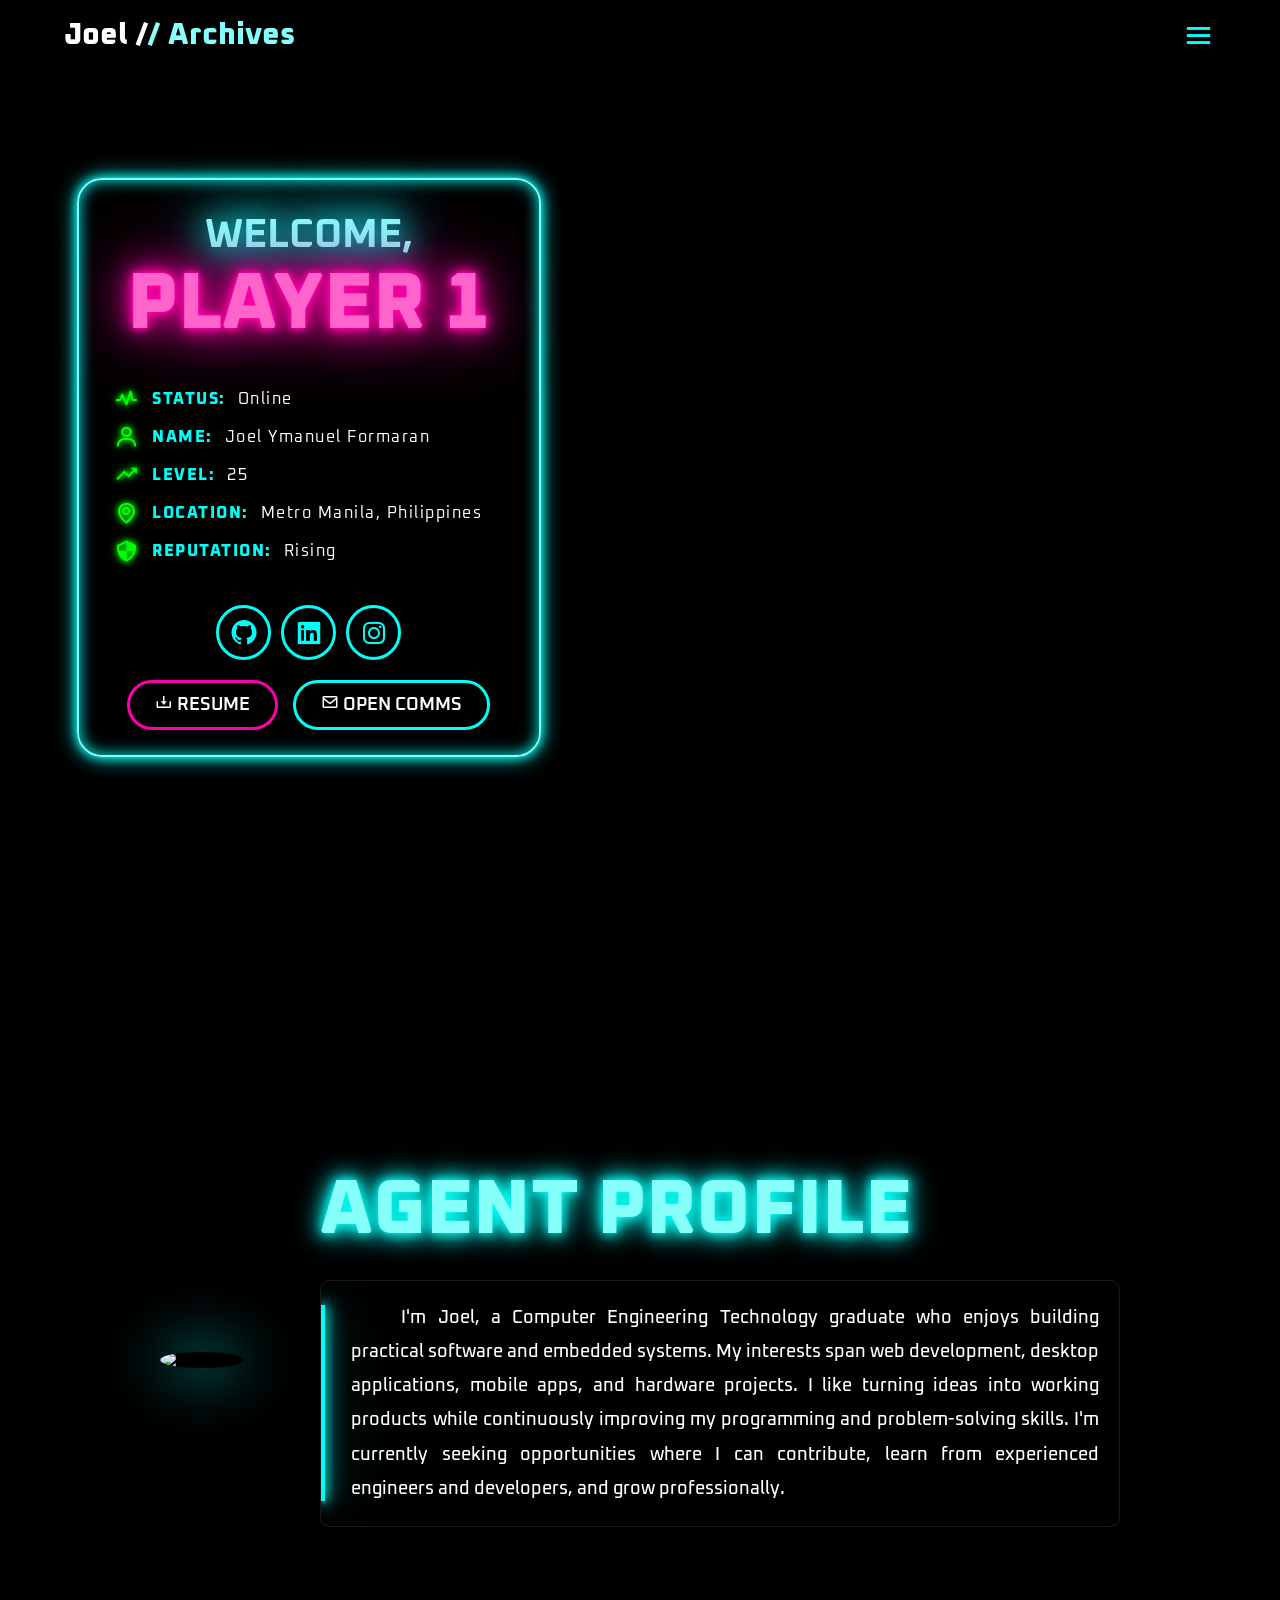
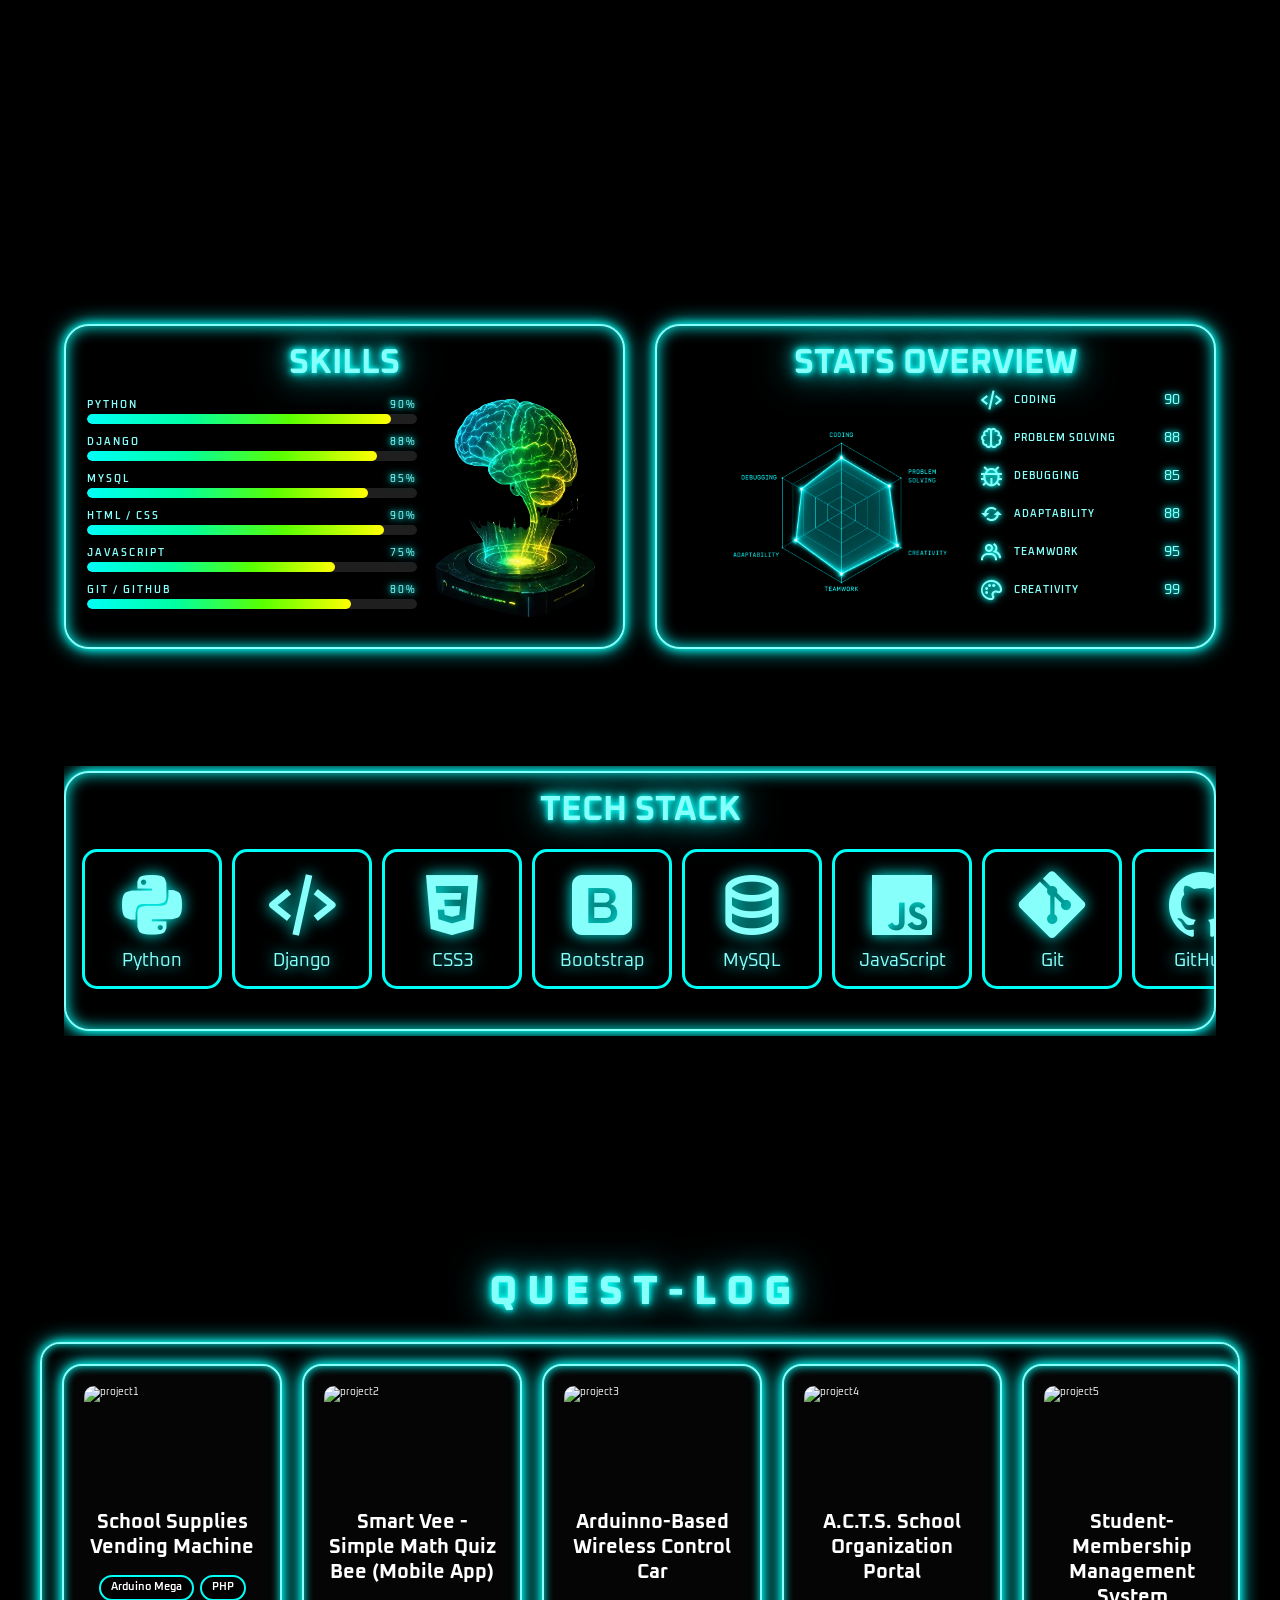
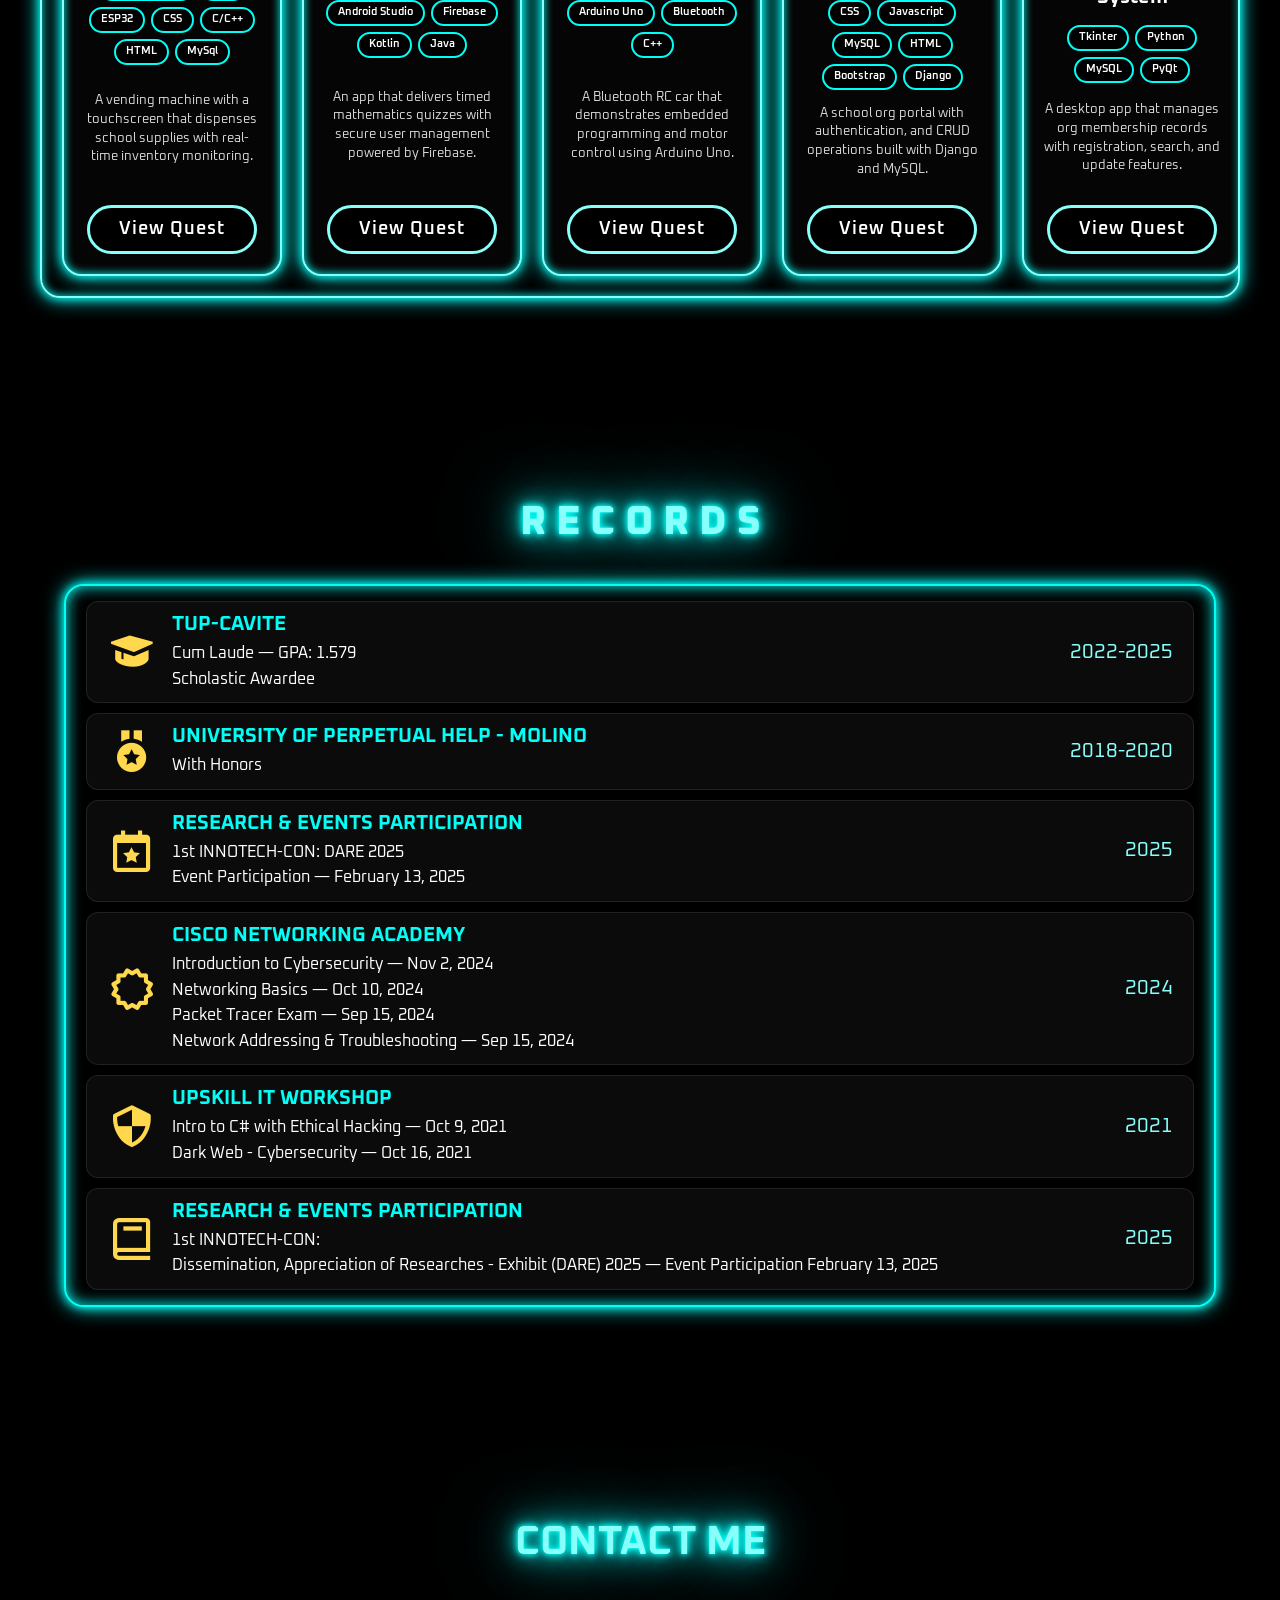
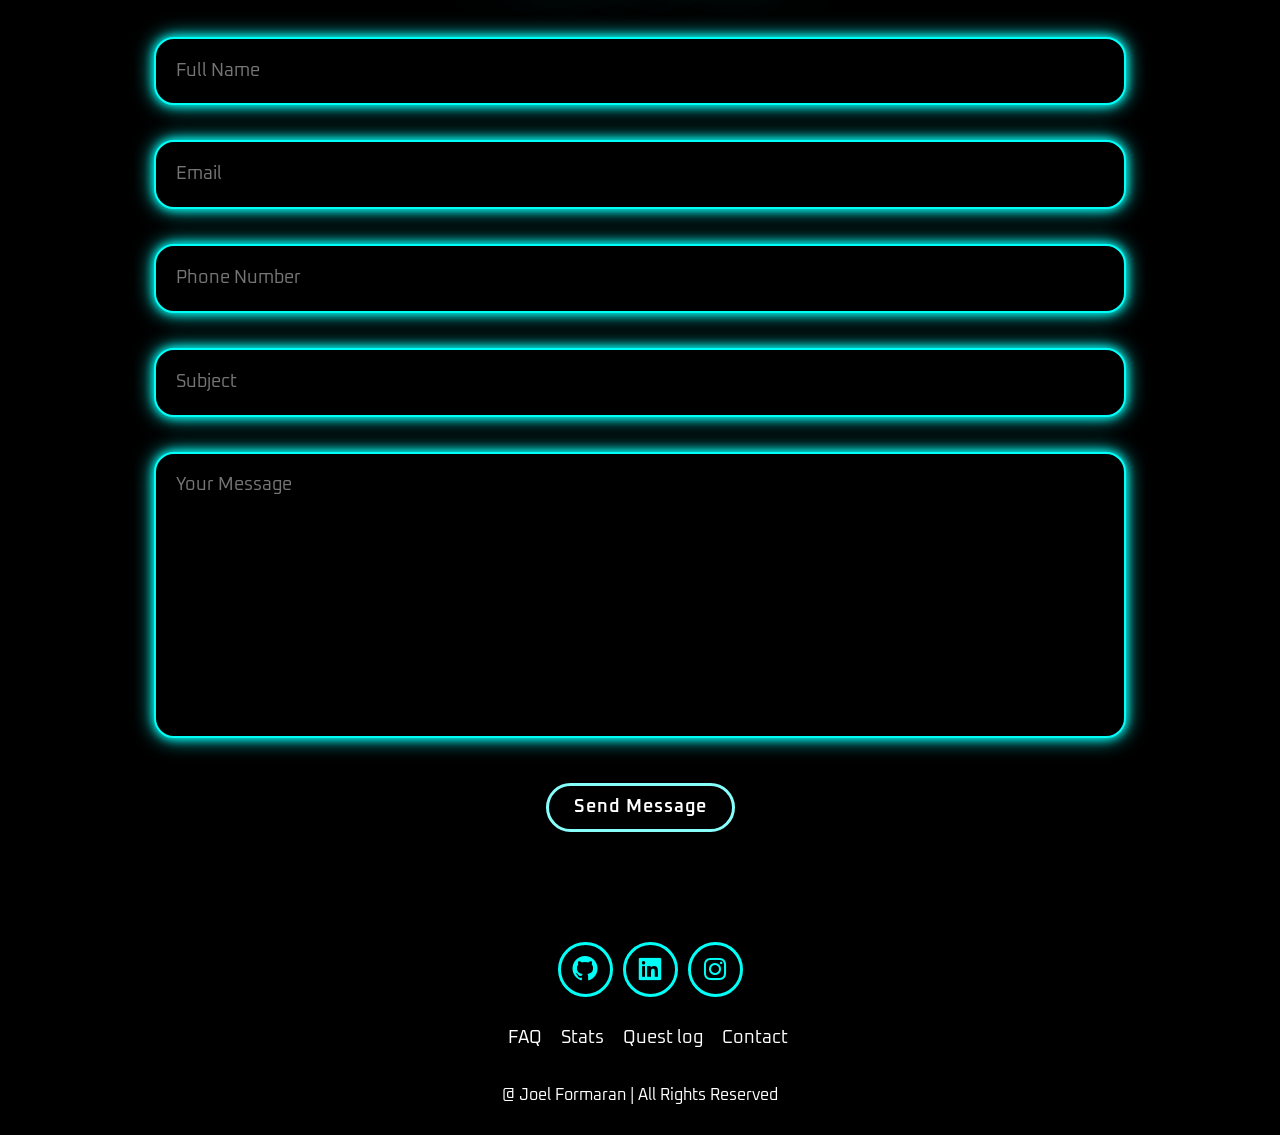
==== commit ef0656bb: "update 6/24/26" ====
--- a/index.html
+++ b/index.html
@@ -278,7 +278,7 @@
     <!-- =========================================================================== -->
     <!-- =========================================================================== -->
     <section class="projects" id="projects">
-        <h2>QUEST LOG</h2>
+        <h2>Q U E S T - L O G</h2>
         <div class="project-box">
             <div class="projects-track">
                 <!-- ================================================ -->
@@ -343,7 +343,7 @@
                             
                         </div>
                     </div>
-                    <p>A school org portal with authentication, profile management, and CRUD operations built with Django and MySQL.</p>
+                    <p>A school org portal with authentication, and CRUD operations built with Django and MySQL.</p>
                     <a href="project4.html"><button class="cyber-btn">View Quest</button></a>
                 </div>
                 <!-- ================================================ -->
@@ -440,7 +440,7 @@
                             
                         </div>
                     </div>
-                    <p>A school org portal with authentication, profile management, and CRUD operations built with Django and MySQL.</p>
+                    <p>A school org portal with authentication and CRUD operations built with Django and MySQL.</p>
                     <a href="project4.html"><button class="cyber-btn">View Quest</button></a>
                 </div>
                 <!-- ================================================ -->
@@ -480,7 +480,7 @@
     <!-- =========================================================================== -->
     <!-- =========================================================================== -->
     <section class="achievements" id="achievements">
-        <div class="achievements-content"><h1>RECORDS</h1></div>
+        <div class="achievements-content"><h1>R E C O R D S</h1></div>
         <div class="achievements-panel">
             <div class="achievements-grid">
                 <div class="achievement-list">
@@ -542,7 +542,7 @@
                             <p>1st INNOTECH-CON:</p>
                             <p>Dissemination, Appreciation of Researches - Exhibit (DARE) 2025 — Event Participation February 13, 2025 </p>
                         </div>
-                        <span>2021</span>
+                        <span>2025</span>
                     </div>
                     <!-- =========================================================================== -->   
                 </div>
@@ -553,7 +553,7 @@
     <!-- =========================================================================== -->
     <!-- =========================================================================== -->
     <section class="contact" id="contact">
-    <h2 class="heading">Contact Me</h2>
+    <h2 class="heading">CONTACT ME</h2>
     <form action="https://formsubmit.co/joelformaran7545@gmail.com" method="POST">
         <div class="input-group">
             <div class="input-box">
--- a/style.css
+++ b/style.css
@@ -170,8 +170,6 @@
 span{
     color: #87fffb;
     font-family: "Oxanium", sans-serif;
- 
- 
 }
 /* ============================= BUTTON ============================= */
 .cyber-btn{
@@ -191,6 +189,7 @@
 }
 .cyber-btn:hover{
     color: black;
+    border-color: black;
     background-color: #00fff7;
     box-shadow:
         0 0 0.5rem #00fff7,
@@ -340,7 +339,6 @@
     display: flex;
     flex-wrap: wrap;
     gap: 1rem;
- 
 }
 .social-icons a{
     display: inline-flex;
@@ -385,6 +383,7 @@
 }
 .btn:hover{
     transform: scale(1.1);
+    border-color: white;
     background-color: #ff00aa;
     box-shadow:
         0 0 2.5rem #ff00aa,
@@ -397,6 +396,7 @@
     box-shadow: none;
 }
 .btn-group a:nth-of-type(2):hover{
+    border-color: black;
     background: #00fff7;
     color: #000;
     box-shadow:
@@ -513,7 +513,7 @@
     justify-content: center;
     align-items: center;
     flex-wrap: wrap;
-    gap: clamp(2rem, 3vw, 4rem);
+    gap: clamp(1rem, 1.5vw, 2rem);
     min-height: 100vh;
     padding: clamp(2rem, 4vw, 4rem) clamp(1.5rem, 5vw, 10%);
     background:
@@ -538,12 +538,12 @@
         0 0 4rem #00fff7;
 }
 .sns{
-    margin-top: 5rem;
+    margin-top: 4rem;
     display: flex;
     justify-content: center;
     align-items: stretch;
     flex-wrap: wrap;
-    gap: clamp(2rem, 3vw, 4rem);
+    gap: clamp(1rem, 1.5vw, 2rem);
     width: 100%;
 }
 /* ========================= SKILLS =========================== */
@@ -551,11 +551,9 @@
     flex: 1 1 42rem;
     width: 100%;
     max-width: none;
-    min-height: 35rem;
- 
+    min-height: 30rem;
     margin: 0;
     padding: 2rem;
- 
     background: #000;
     border: 0.2rem solid #87fffb;
     border-radius: 2.5rem;
@@ -570,7 +568,7 @@
     flex: 1;
 }
 .skills-box{
-    margin: 1rem 0;
+    margin: 0;
 }
 .skill-top{
     display: flex;
@@ -588,12 +586,14 @@
         0 0 1rem #00fff7;
 }
 .skill-top span{
+    font-size: 1rem;
     color: #87fffb;
     font-weight: 600;
 }
 /* ====================== PANEL LAYOUT ======================= */
 .panel{
     display: flex;
+    margin-top: -1rem;
     align-items: center;
 }
 .panel-body{
@@ -617,7 +617,7 @@
 .progress-bar{
     width: 100%;
     height: 1rem;
-    margin-top: 0.2rem;
+    margin-bottom: 1rem;
     background: rgba(255,255,255,.12);
     border-radius: 3rem;
     overflow: hidden;
@@ -640,23 +640,18 @@
 .html{ width:90%; }
 .js{ width:75%; }
 .git{ width:80%; }
- 
- 
 /* ======================== STATS CONTENT ======================= */
 .stats-content{
     flex: 1 1 42rem;
     width: 100%;
     max-width: none;
-    min-height: 35rem;
- 
+    min-height: 30rem;
     margin: 0;
     padding: 2rem;
- 
     background: #000;
     border: 0.2rem solid #87fffb;
     border-radius: 2.5rem;
     box-sizing: border-box;
- 
     box-shadow:
         0 0 1rem #00fff7,
         0 0 2rem #00fff7,
@@ -670,7 +665,7 @@
 }
 .stats-box span{
     flex: 1;
-    font-size: clamp(1rem, 1.4vw, 1.4rem);
+    font-size: 1rem;
     font-weight: 600;
     letter-spacing: 0.1rem;
     color: #87fffb;
@@ -710,6 +705,7 @@
 }
 .panel-image2{
     display: flex;
+    margin-left:5rem;
     justify-content: center;
     align-items: center;
     flex: 1;
@@ -718,9 +714,9 @@
 }
 .panel-image2 img{
     width: 100%;
-    max-width: 50rem;
+    max-width: 28rem;
     height: auto;
-    margin: 0;
+    margin-top: 2rem;
     padding-top: 2rem;
 }
 /* ======================== TECH STACK ======================= */
@@ -730,13 +726,13 @@
     display: flex;
     justify-content: center;
     color:white;
-    padding: 1rem 0;
+    padding: 0.5rem 0;
 }
 .techs-content{
     width: 100%;
-    max-width: none;
-    min-height: 30rem;
-    padding: 2rem;
+    max-width: 1350px;
+    height: 18rem;
+    padding-top: 1.5rem;
     overflow: hidden;
     box-sizing: border-box;
     background: #000;
@@ -749,7 +745,7 @@
 }
 .tech-stack-grid{
     display: flex;
-    gap: 2rem;
+    gap: 1rem;
     width: max-content;
     animation: scrollRight 13s linear infinite;
 }
@@ -766,14 +762,15 @@
 }
 .tech-card{
     flex-shrink: 0;
-    width: clamp(12rem, 16vw, 17rem);
-    height: clamp(12rem, 16vw, 17rem);
-    margin-top: 2rem;
+    width: clamp(8rem, 12vw, 12rem);
+    height: clamp(8rem, 12vw, 12rem);
+    padding: 1rem;
+    margin-top: 0.7rem;
     display: flex;
     flex-direction: column;
     justify-content: center;
     align-items: center;
-    gap: 1rem;
+    gap: 0.5rem;
     background: rgba(0,0,0,.45);
     border: 0.3rem solid #00fff7;
     border-radius: 1.5rem;
@@ -787,7 +784,7 @@
         0 0 6.6rem #00fff7;
 }
 .tech-card i{
-    font-size: clamp(5rem, 8vw, 10rem);
+    font-size: clamp(2.4rem, 6vw, 7rem);
     color: #87fffb;
     text-shadow: 0 0 1.5rem #00fff7;
 }
@@ -806,54 +803,53 @@
     flex-direction: column;
     justify-content: center;
     align-items: center;
-    color:white;
     min-height: 100vh;
-    gap: clamp(2rem, 5vw, 5rem);
-    padding: 4rem 4rem;
+    padding: 4rem;
+    gap: 3rem;
+    color: #fff;
     background:
         linear-gradient(
             rgba(0,0,0,.5),
             rgba(0,0,0,.5)
         ),
         url("image/bg7.png");
+
     background-size: cover;
     background-position: center;
     background-repeat: no-repeat;
 }
 .projects h2{
-    font-size: clamp(3.5rem, 7vw, 8rem);
-    margin-top: 7rem;
+    margin-top: 5rem;
+    font-size: clamp(2.8rem, 4vw, 4rem);
     font-weight: 900;
-    line-height: 0.5;
+    line-height: 1;
     color: #87fffb;
     text-shadow:
-        0 0 0.5rem #00fff7,
+        0 0 .5rem #00fff7,
         0 0 1rem #00fff7,
         0 0 2rem #00fff7,
-        0 0 4rem #00fff7,
-        0 0 8rem #00fff7;
+        0 0 4rem #00fff7;
 }
 /* ========================= PROJECT BOX ========================= */
 .project-box{
     width: min(100%, 190rem);
-    min-height: 60rem;
     overflow: hidden;
-    padding: clamp(1.5rem, 2vw, 2.5rem);
-    border: 0.2rem solid #87fffb;
-    border-radius: 2.5rem;
+    padding: 2rem;
+    border: .2rem solid #87fffb;
+    border-radius: 2rem;
+    background: rgba(0,0,0,.25);
+    backdrop-filter: blur(12px);
     box-shadow:
         0 0 1rem #00fff7,
         0 0 2rem #00fff7,
-        inset 0 0 1.5rem #00fff7;
-    background: rgba(0,0,0,0.25);
-    backdrop-filter: blur(1.2rem);
+        inset 0 0 1rem #00fff7;
 }
 /* ========================= SCROLL TRACK ========================= */
 .projects-track{
     display: flex;
-    gap: clamp(1.5rem, 2vw, 3rem);
+    gap: 2rem;
     width: max-content;
-    animation: scrollProjects 25s linear infinite;
+    animation: scrollProjects 30s linear infinite;
 }
 .projects-track:hover{
     animation-play-state: paused;
@@ -861,102 +857,91 @@
 /* ========================= PROJECT CARD ========================= */
 .project-card{
     flex-shrink: 0;
-    width: clamp(28rem, 22vw, 35rem);
-    min-height: 60rem;
+    width: clamp(22rem, 17vw, 26rem); /* narrower */
+    min-height: 46rem;
     display: flex;
     flex-direction: column;
-    align-items: center;
-    padding: clamp(1.5rem, 2vw, 2.4rem);
+    padding: 2rem;
     background: #050505;
-    border: 0.2rem solid #87fffb;
-    border-radius: 2.5rem;
+    border: .2rem solid #87fffb;
+    border-radius: 2rem;
     box-shadow:
         0 0 1rem #00fff7,
         0 0 2rem #00fff7,
-        inset 0 0 1.5rem #00fff7;
-    transition: 0.3s ease;
+        inset 0 0 1rem #00fff7;
+    transition: .3s ease;
 }
 .project-card:hover{
     transform: scale(1.03);
     box-shadow:
         0 0 2rem #00fff7,
-        0 0 4.5rem #00fff7;
-}
+        0 0 4rem #00fff7;
+}
+/* ========================= IMAGE ========================= */
 .project-card img{
     width: 100%;
-    max-width: 28rem;
-    aspect-ratio: 14 / 9;
+    aspect-ratio: 14 / 9; /* requested ratio */
     object-fit: cover;
-    border-radius: 1.5rem;
-    margin-bottom: 2rem;
+    border-radius: 1rem;
+    margin-bottom: 1rem;
+}
+/* ========================= TITLE ========================= */
+.project-card h3{
+    min-height: 4.5rem;
+    display: flex;
+    justify-content: center;
+    align-items: center;
+    margin: 0 0 1.5rem 0;
+    text-align: center;
+    font-size: 2rem;
+    font-weight: 700;
+    color: #fff;
 }
 /* ========================= LANGUAGE ========================= */
 .lang{
-    width: 100%;
-    padding-top: 1rem;
+    min-height: 5.8rem;
+    margin-bottom: 1.5rem;
 }
 .language{
-    width: 100%;
     display: flex;
     flex-wrap: wrap;
-    justify-content: flex-start;
-    gap: 0.8rem;
-    margin: 1.8rem 0;
+    gap: .6rem;
+    align-items: center;
+    justify-content: center;
 }
 .language span{
     display: inline-flex;
     justify-content: center;
     align-items: center;
-    padding: 0.6rem 1.4rem;
+    padding: .45rem 1rem;
+    border: .2rem solid #00fff7;
+    border-radius: 999px;
     background: #000;
     color: #fff;
-    border: 0.2rem solid #00fff7;
-    border-radius: 999rem;
-    font-size: clamp(1.1rem, 1.2vw, 1.3rem);
+    font-size: 1.05rem;
     font-weight: 600;
     white-space: nowrap;
-    user-select: none;
-    cursor: default;
-    box-shadow:
-        0 0 0.6rem #00fff7,
-        inset 0 0 0.4rem #00fff7;
-    transition:
-        transform 0.25s ease,
-        box-shadow 0.25s ease,
-        background-color 0.25s ease;
+    transition: .25s ease;
 }
 .language span:hover{
-    transform: scale(1.08);
+    transform: scale(1.05);
     background: #00fff7;
     color: #000;
-    box-shadow:
-        0 0 1rem #00fff7,
-        0 0 2rem #00fff7,
-        inset 0 0 0.6rem #00fff7;
-}
-.project-card h3{
-    width: 100%;
-    min-height: 7rem;
-    display: flex;
-    justify-content: center;
-    align-items: center;
-    margin: 0;
-    color: #fff;
-    font-size: clamp(1.8rem, 2vw, 2.2rem);
-    font-weight: 700;
-    line-height: 1.3;
+}
+/* ========================= DESCRIPTION ========================= */
+.project-card p{
+    flex-grow: 1;
+    min-height: 6.5rem;
+    display: flex;
+    justify-content: center;
+    align-items: center;
+    margin: 0 0 1.5rem 0;
     text-align: center;
-}
-.project-card p{
-    flex: 1;
-    margin: 1.8rem 0;
-    display: flex;
-    align-items: center;
+    line-height: 1.5;
+    font-size: 1.25rem;
     color: #d6d6d6;
-    font-size: clamp(1.3rem, 1.5vw, 1.5rem);
-    line-height: 1.7;
-    text-align: center;
-}
+}
+/* ========================= BUTTON ========================= */
 .project-card a{
     width: 100%;
     display: flex;
@@ -965,9 +950,9 @@
     text-decoration: none;
 }
 .project-card .cyber-btn{
-    width: min(100%, 21rem);
-    margin-bottom: 2rem;
-}
+    width: 17rem;
+}
+/* ========================= ANIMATION ========================= */
 @keyframes scrollProjects{
     from{
         transform: translateX(0);
@@ -994,7 +979,7 @@
     background-repeat: no-repeat;
 }
 .achievements-content h1{
-    font-size: clamp(3.5rem, 7vw, 8rem);
+    font-size: clamp(2.8rem, 4vw, 4rem);
     font-weight: 900;
     line-height: 0.6;
     color: #87fffb;
@@ -1044,37 +1029,31 @@
     border-color: #00fff7;
     box-shadow: 0 0 1.8rem #00fff7;
 }
- 
 .achievement-card:hover,
 .achievement-card:hover h3,
 .achievement-card:hover p,
 .achievement-card:hover i,
 .achievement-card:hover span{
     color: #000;
+
 }
 .achievement-card i{
-    font-size: clamp(2rem, 3.2vw, 3.2rem);
+    font-size: 5rem;
     color: #ffd84d;
 }
 .achievement-card h3{
-    font-size: clamp(1.2rem, 1.4vw, 1.4rem);
+    font-size: 2rem;
     margin-bottom: 0.4rem;
     color: #00fff7;
 }
 .achievement-card p{
-    font-size: clamp(1rem, 1.2vw, 1.2rem);
+    font-size: 1.6rem;
     line-height: 1.6;
     color: #fff;
 }
 .achievement-card span{
-    font-size: clamp(1.1rem, 1.5vw, 1.5rem);
-    white-space: nowrap;
-    color: #00fff7;
-}
-.achievement-trophy img{
-    width: 100%;
-    max-width: 50rem;
-    height: auto;
+    font-size: 2rem;
+
 }
 /* =========================== CONTACT =========================== */
 .contact{
@@ -1095,12 +1074,15 @@
 }
 .contact h2{
     margin-top: 3rem;
-    font-size: clamp(3.5rem, 6vw, 7rem);
-    color: #00fff7;
+    margin-bottom:-3rem;
+    font-size: clamp(2.8rem, 4vw, 4rem);
+    color: #87fffb;
     text-shadow:
+        0 0 0.5rem #00fff7,
+        0 0 1rem #00fff7,
         0 0 2rem #00fff7,
-        0 0 5rem #00fff7,
-        0 0 9rem #00fff7;
+        0 0 4rem #00fff7,
+        0 0 8rem #00fff7;
 }
 .contact form{
     display: flex;
@@ -1203,21 +1185,17 @@
     #menu-icon{
         display: block;
     }
- 
     .navbar{
-        display: none; /* Replace with your mobile menu logic if using JS */
-    }
- 
+        display: none;
+    }
     .logo{
         font-size: 2.2rem;
     }
- 
     .header{
         height: 6rem;
     }
 }
 @media (max-width: 768px){
- 
     .mainmenu{
         flex-direction: column;
         padding-top: 10rem;
@@ -1233,15 +1211,12 @@
     }
 }
 @media (max-width: 768px){
- 
     .btn-group{
         justify-content: center;
     }
- 
     .social-icons{
         justify-content: center;
     }
- 
     .character-status{
         max-width: 100%;
     }
@@ -1276,28 +1251,52 @@
     .stats-box p{
         padding-left: 0;
     }
-    .panel-image2 img{
-        max-width: 25rem;
+    .panel-image2{
+        width: 8rem;
     }
     .tech-card{
         width: 14rem;
         height: 14rem;
     }
 }
-/* ========================= PHONE ========================= */
 @media (max-width: 768px){
     .project-box{
-        min-height: auto;
-    }
-    .project-card{
-        width: 26rem;
-        min-height: 64rem;
+        height: auto;
+    }
+    .project-track{
+        height:auto;
     }
     .project-card img{
-        max-width: 100%;
+        max-width: 80%;
+    }
+    .project-card p{
+        margin-top: -1rem;
     }
     .language{
         justify-content: center;
+        margin-top: -1rem;
+        margin-bottom: -10rem;
+    }
+    .project-card .cyber-btn{
+        margin-top:-5rem;
+    }
+}
+@media (max-width: 768px){
+ 
+    .achievement-card{
+        display: grid;
+        grid-template-columns: auto 1fr auto;
+        align-items: center;
+        text-align: center;
+        flex-direction: row;
+        padding:1rem;
+    }
+    .achievement-card span{
+        white-space: normal;
+    }
+    .achievements-panel{
+        padding: 1rem;
+        width:85%;
     }
 }
 /* ===================== TABLET ===================== */
@@ -1312,8 +1311,8 @@
         font-size: 1.6rem;
     }
 }
+/* ========== MAIN MENU ========== */
 @media (max-width: 992px){
- 
     .mainmenu{
         justify-content: left;
         text-align: center;
@@ -1323,6 +1322,7 @@
         text-align: center;
     }
 }
+/* ========== CHARACTER PROFILE  ========== */
 @media (max-width: 992px){
     .characterprofile{
         flex-direction: column;
@@ -1332,28 +1332,226 @@
         text-align: center;
     }
 }
+/* ========== PROJECT ========== */
 @media (max-width: 992px){
     .panel{
         flex-direction: column;
+        align-items: center;
         text-align: center;
+        gap: 2rem;
     }
     .panel-body,
     .panel-image{
         width: 100%;
     }
- 
     .panel-image img{
         max-width: 22rem;
-    }
-}
+        width: 100%;
+    }
+    .projects{
+        padding: 3rem 2rem;
+        gap: 2rem;
+    }
+
+    .projects h2{
+        font-size: 3rem;
+        margin-top: 6rem;
+    }
+    .project-box{
+        padding: 1.5rem;
+    }
+
+    .projects-track{
+        gap: 1.5rem;
+    }
+    .project-card{
+        width: 26rem;
+        min-height: 44rem;
+        padding: 1.25rem;
+    }
+    .project-card img{
+        aspect-ratio: 14 / 9;
+        margin-bottom: 1rem;
+        margin-top: 3rem;
+    }
+    .project-card h3{
+        min-height: 4rem;
+        font-size: 1.7rem;
+    }
+    .lang{
+        min-height: 5rem;
+        margin-bottom: 1rem;
+        margin-top: 2rem;
+    }
+    .language{
+        gap: 0.5rem;
+    }
+
+    .language span{
+        font-size: 1rem;
+        padding: 0.4rem 0.9rem;
+    }
+    .project-card p{
+        min-height: 6rem;
+        font-size: 1.2rem;
+        line-height: 1.5;
+        margin-bottom: 1rem;
+    }
+    .project-card .cyber-btn{
+        width: 16rem;
+        margin-bottom: 3rem;
+    }
+    
+}
+
+/* ===================== SSTS ===================== */
 @media (max-width: 992px){
-    .project-card{
-        width: 30rem;
-        min-height: 68rem;
-    }
-}
+    .ssts{
+        padding: 2rem;
+    }
+    .sns{
+        flex-direction: column;
+        gap: 1.5rem;
+        margin-top: 3rem;
+    }
+    .skills-content{
+        width: 100%;
+        flex: none;
+        height: 8rem;
+        padding: 1.5rem;
+        margin-top: 3rem;
+        padding-left:2rem;
+    }
+    .skills-content h1{
+        margin: 2rem;
+    }
+    .progress-bar{
+        width: 100%;
+        height: 1rem;
+        margin-bottom: 1rem;
+        background: rgba(255,255,255,.12);
+        border-radius: 3rem;
+        overflow: hidden;
+    }
+    .stats-content{
+        width: 100%;
+        min-height: 28rem;
+        padding: 1.5rem 2rem;
+        margin-top: 1rem;
+    }
+    .stats-content h1{
+        margin: 2rem 0 1.5rem 0;
+        font-size: 2.8rem;
+    }
+    .stats-content .panel{
+        display: flex;
+        flex-direction: row;
+        align-items: center;
+        justify-content: space-between;
+        gap: 2rem;
+    }
+    .stats-box{
+        margin-bottom: 0.6rem;
+    }
+
+    .stats-box i{
+        font-size: 2rem;
+    }
+
+    .stats-box span,
+    .stats-box p{
+        font-size: 1.3rem;
+        text-align: left;
+    }
+    .panel{
+        
+        display: flex;
+        flex-direction: row;
+        align-items: center;
+        gap: 1rem;
+    }
+    .panel-body{
+        flex: 1;
+        margin-top: 2rem;
+        padding-left: 2rem;
+    }
+    .panel-body2{
+        flex: 1;
+        margin-top: 2rem;
+        padding: 0;
+    }
+    .panel-image{
+        flex: 0 0 30%;
+        display: flex;
+        justify-content: center;
+        align-items: center;
+        padding: 0;
+    }
+    .panel-image img{
+        width: 100%;
+        max-width: 16rem;
+        height: auto;
+        padding: 0;
+    }
+    .panel-image2{
+        flex: 0 0 35%;
+        display: flex;
+        justify-content: center;
+        align-items: center;
+        padding: 0;
+    }
+    .panel-image2 img{
+        width: 100%;
+        width: 45rem; 
+        padding: 0;
+    }
+    .techs-content{
+        height: 7rem;
+        padding-top: 1rem;
+    }
+    .techs-content h1{
+        margin-top: 2rem;
+        margin-bottom: 3rem;
+    }
+    .tech-stack-grid{
+        gap: 0.8rem;
+    }
+    .tech-card{
+        width: 7rem;
+        height: 7rem;
+        margin-top: 0.5rem;
+        padding: 0.8rem;
+    }
+    .tech-card i{
+        font-size: 2.8rem;
+    }
+    .tech-card p{
+        font-size: 1rem;
+    }
+}
+@media (max-width: 992px){
  
-/* ===== SKILLS / STATS / TECH STACK — SMALLER DESKTOP SCALING ===== */
+    .achievement-card{
+        margin-top: 2rem;
+        display: grid;
+        grid-template-columns: auto 1fr auto;
+        align-items: center;
+        text-align: left;
+        flex-direction: row;
+        padding:1rem;
+    }
+    .achievements-content h1{
+        margin-top: 2rem;
+    }
+    .achievement-card span{
+        white-space: normal;
+    }
+    .achievements-panel{
+        padding: 1rem;
+        width:85%;
+    }
+}
+/* ===================== BIG SCREEN ===================== */
 @media (max-width: 1285px){
     .ssts{
         padding: clamp(1.5rem, 3vw, 3rem) clamp(1.5rem, 5vw, 8%);
@@ -1372,7 +1570,7 @@
         padding: 1.6rem;
     }
     .techs-content{
-        min-height: 26rem;
+        height: 26rem;
         padding: 1.6rem;
     }
     .tech-card{
@@ -1383,98 +1581,31 @@
         font-size: clamp(4.2rem, 7vw, 8rem);
     }
 }
- 
-/* ===== SKILLS / STATS / TECH STACK — TABLET SCALING ===== */
-@media (max-width: 992px){
-    .ssts{
-        padding: clamp(1.25rem, 3vw, 2.5rem) clamp(1.25rem, 4vw, 5%);
-    }
-    .ssts h1{
-        font-size: clamp(2.2rem, 4vw, 3rem);
-    }
-    .skills-content,
-    .stats-content{
-        flex-basis: 28rem;
-        min-height: auto;
-        padding: 1.4rem;
-    }
-    .techs-content{
-        min-height: auto;
-        padding: 1.4rem;
-    }
-    .tech-card{
-        width: clamp(10rem, 22vw, 13rem);
-        height: clamp(10rem, 22vw, 13rem);
-    }
-    .tech-card i{
-        font-size: clamp(3.8rem, 10vw, 7rem);
-    }
-}
- 
- 
- 
- 
- 
- 
- 
- 
- 
- 
 @media (max-width: 1285px){
- 
     #menu-icon{
         display: block;
     }
- 
     .navbar{
         position: absolute;
         top: 100%;
         right: 0;
- 
         width: min(32rem, 80vw);
- 
         padding: 2rem;
- 
         display: none;
- 
         background: rgba(0,0,0,.85);
- 
         border-left: 0.2rem solid #00fff7;
         border-bottom: 0.2rem solid #00fff7;
         border-bottom-left-radius: 2rem;
     }
- 
     .navbar.active{
         display: block;
     }
- 
     .navbar a{
         display: block;
         margin: 2rem 0;
         font-size: 1.8rem;
     }
- 
     .contact form{
         flex-direction: column;
     }
- 
-}
- 
-@media (max-width: 768px){
- 
-    .achievement-card{
-        grid-template-columns: 1fr;
-        text-align: center;
-        padding:1rem;
- 
-    }
- 
-    .achievement-card span{
-        white-space: normal;
-    }
- 
-    .achievements-panel{
-        padding: 1rem;
-        width:85%;
-    }
 }
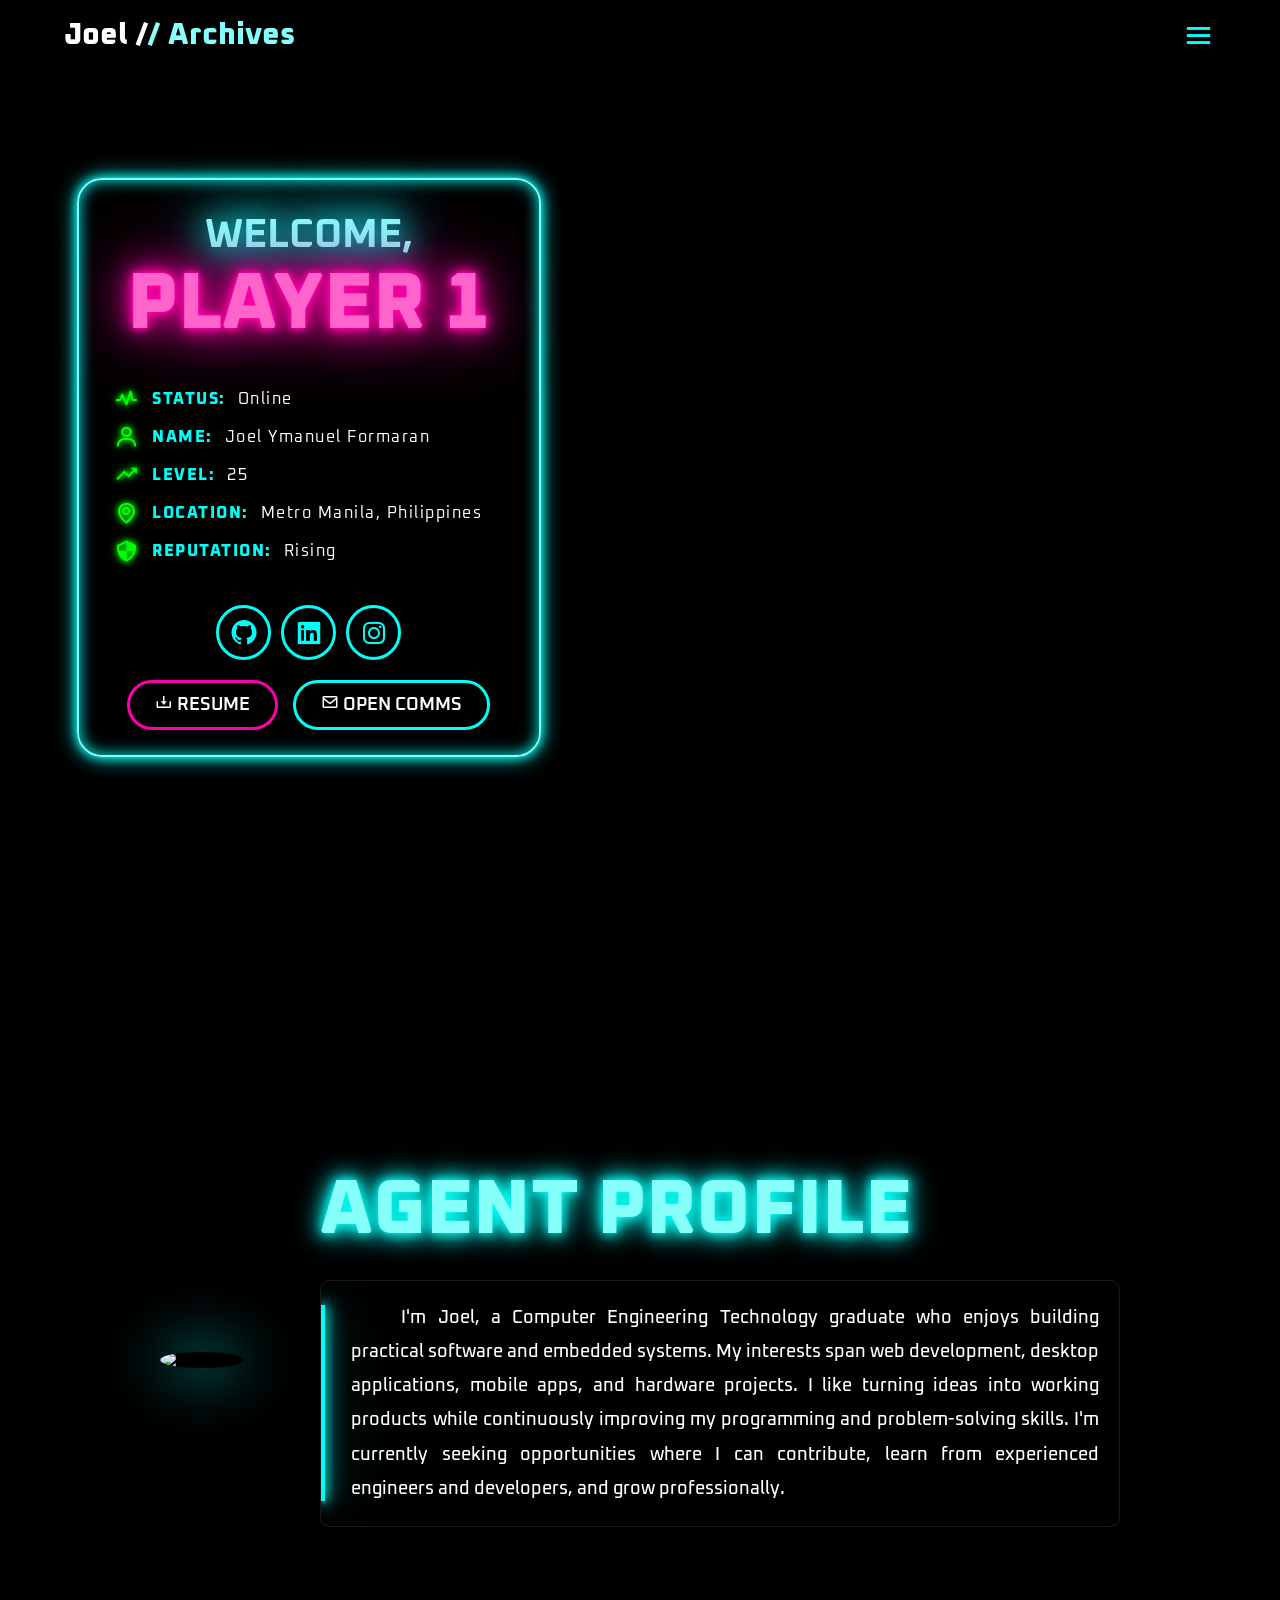
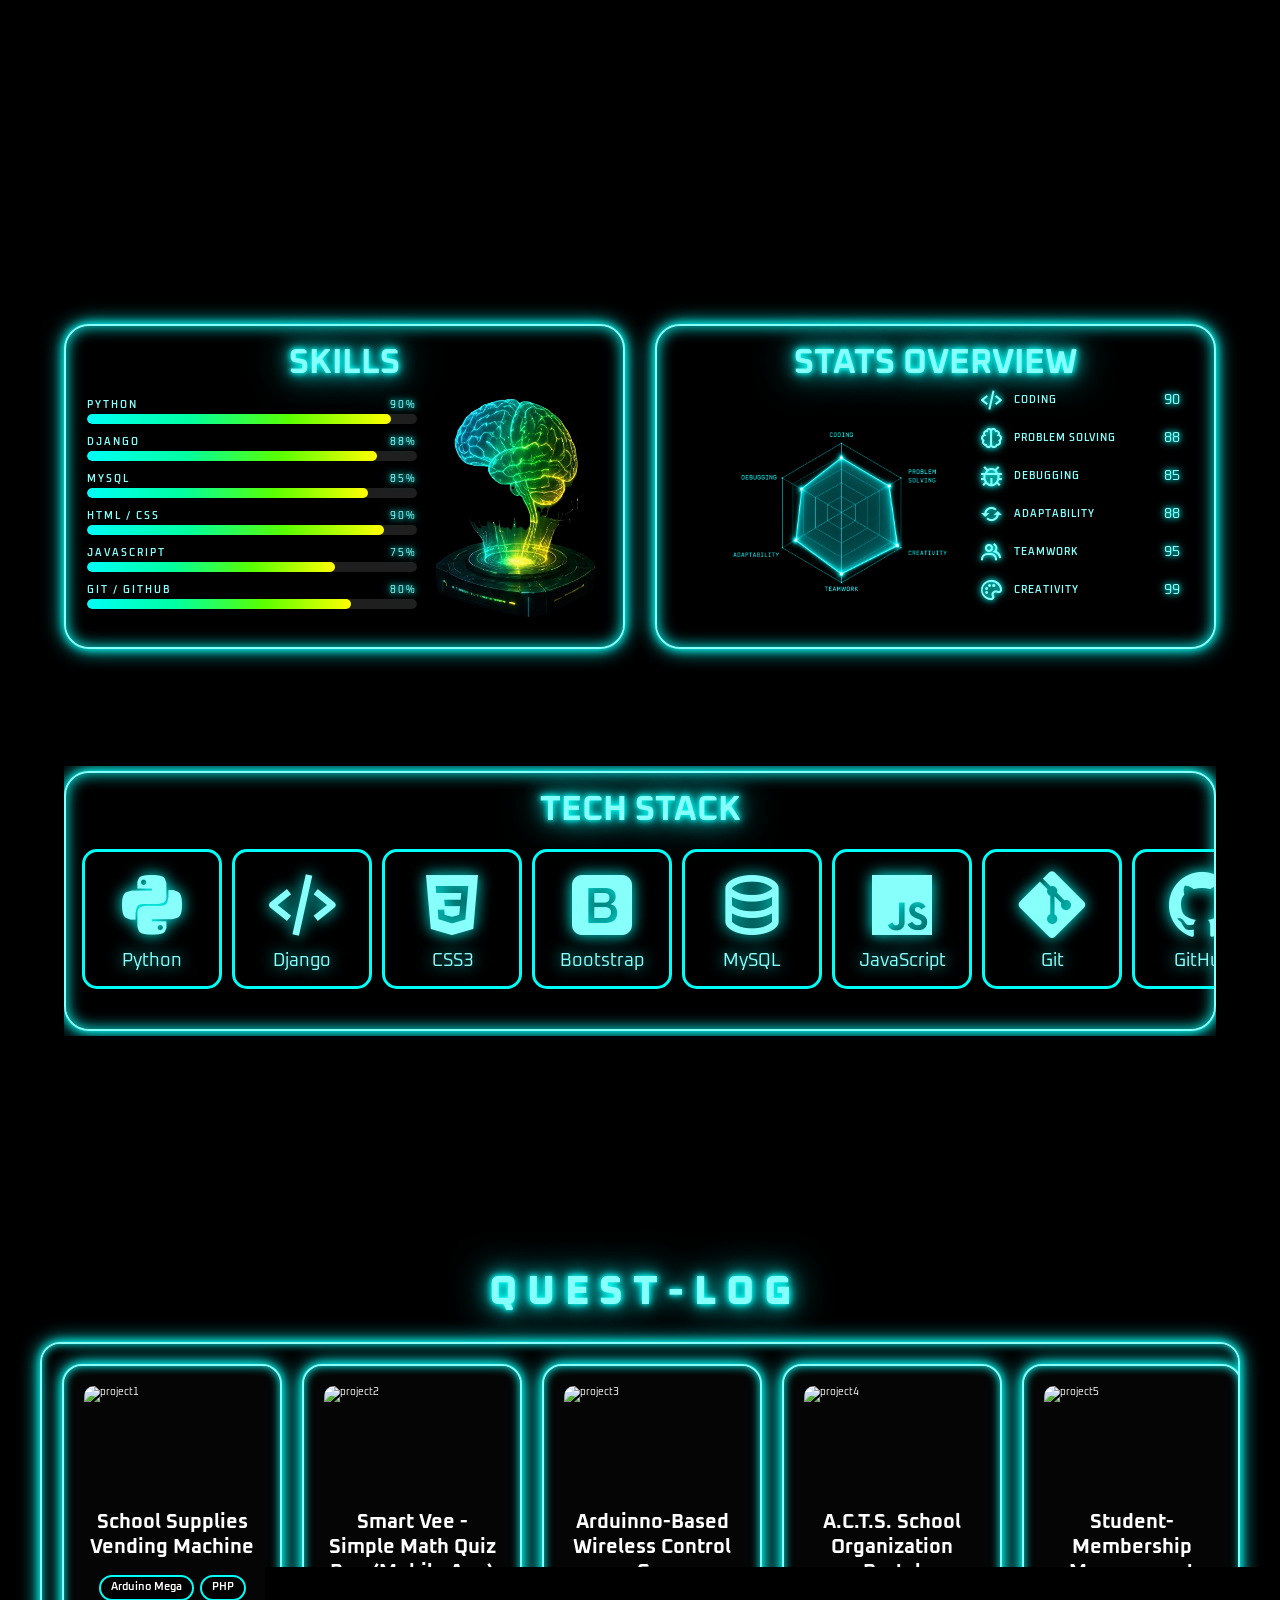
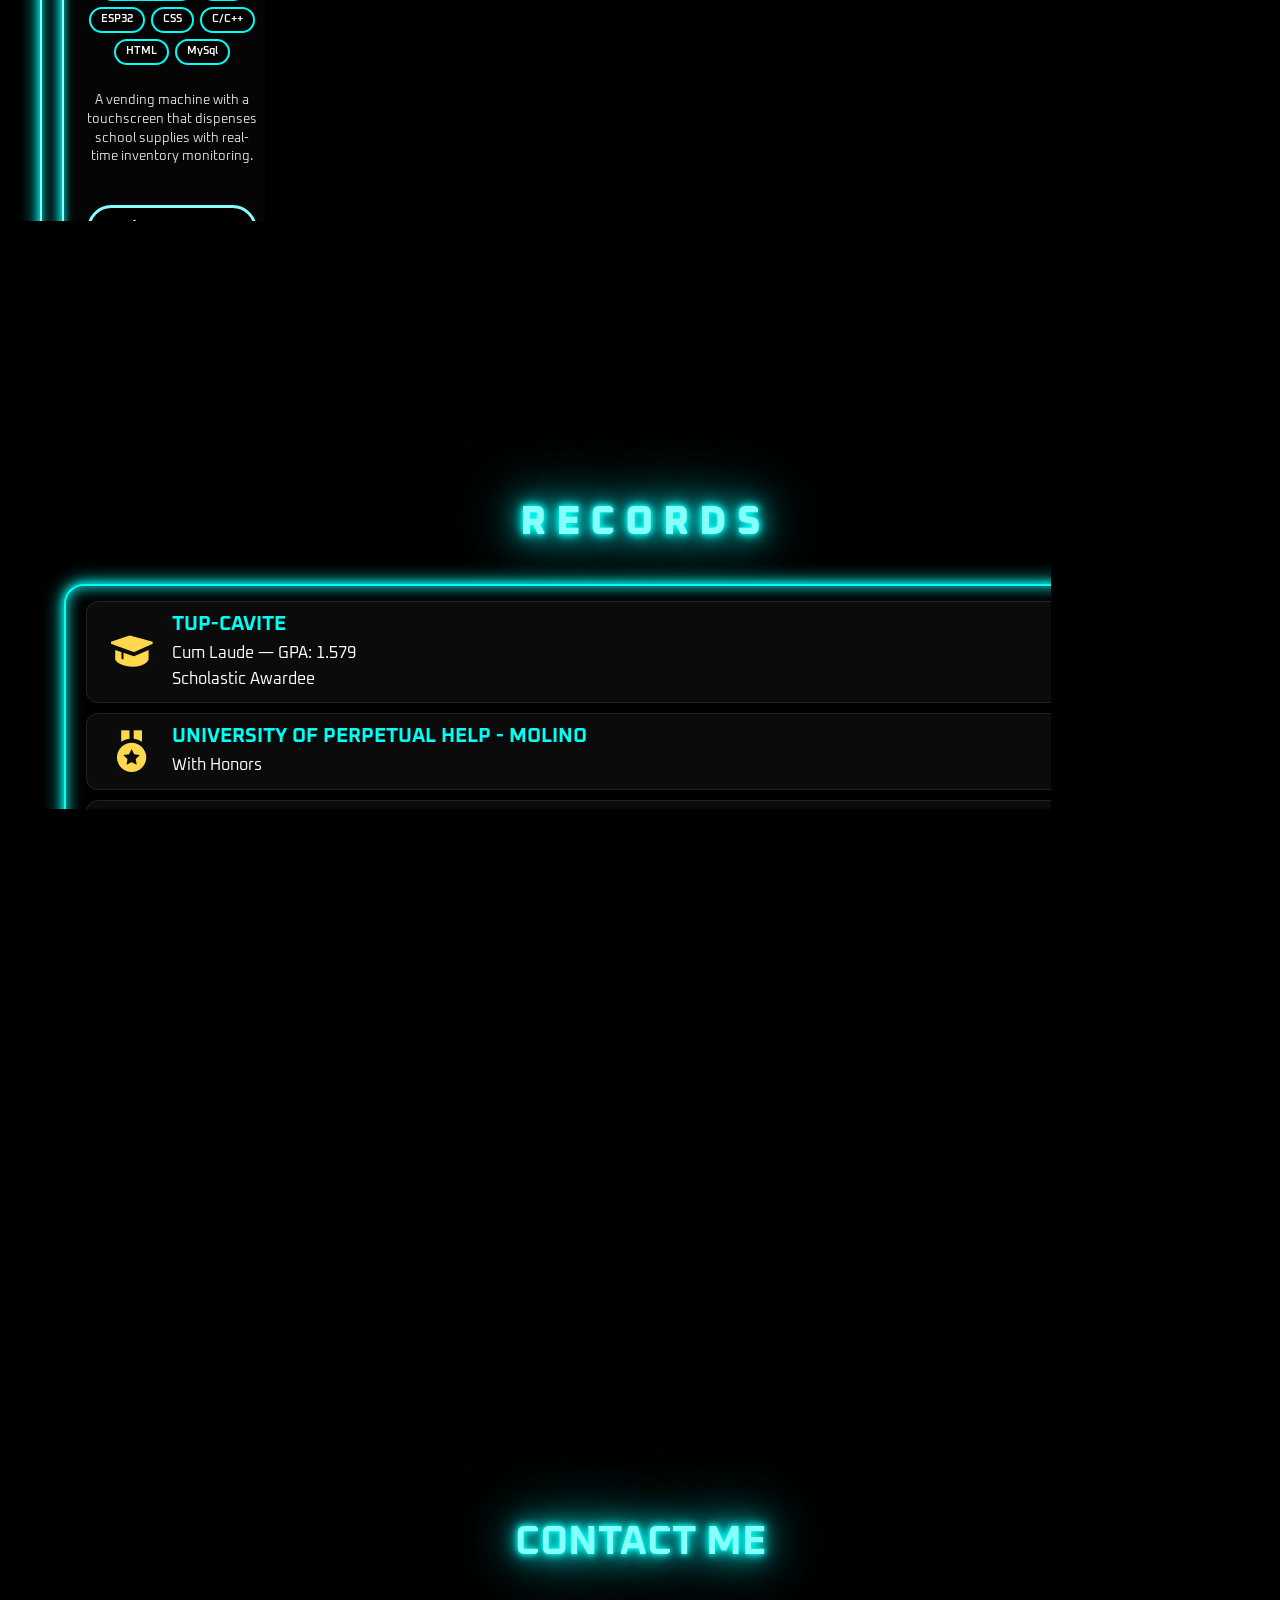
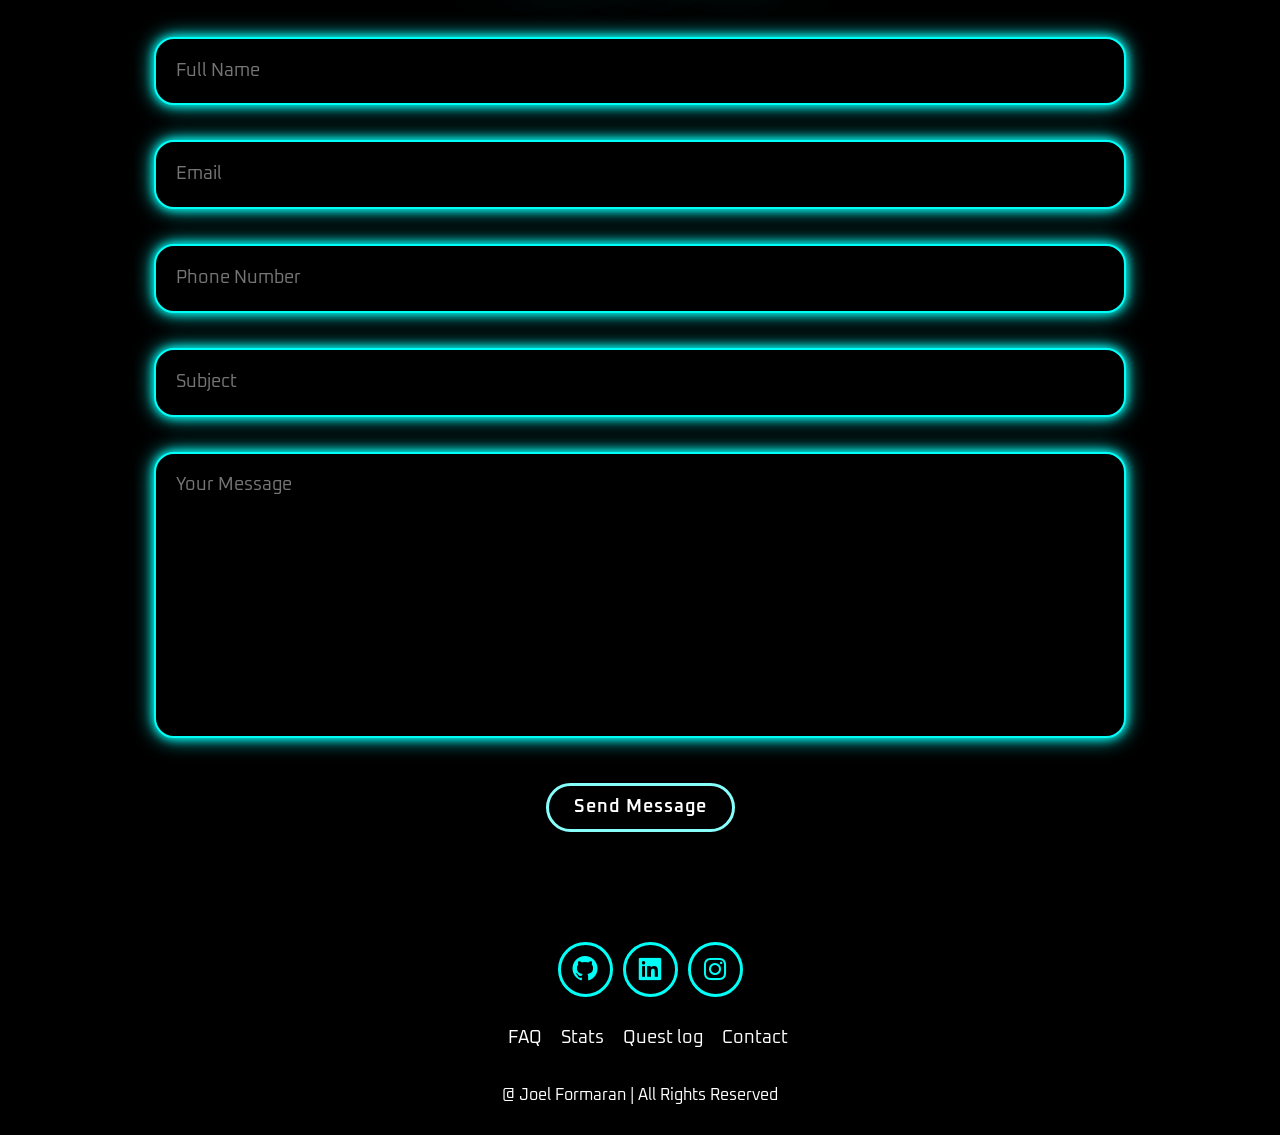
==== commit c4c75b29: "Update 6/25/26" ====
--- a/index.html
+++ b/index.html
@@ -585,8 +585,6 @@
     <!-- =========================================================================== -->
     <!-- =========================================================================== -->
     <!-- =========================================================================== -->
-
-    
     <footer class="footer">
         <div class="social-icons">
             <a target="_blank" href="https://github.com/jymformaran"><i class="bx bxl-github"></i></a>
--- a/style.css
+++ b/style.css
@@ -731,7 +731,7 @@
 .techs-content{
     width: 100%;
     max-width: 1350px;
-    height: 18rem;
+    padding-bottom: 1.5rem;
     padding-top: 1.5rem;
     overflow: hidden;
     box-sizing: border-box;
@@ -880,7 +880,7 @@
 /* ========================= IMAGE ========================= */
 .project-card img{
     width: 100%;
-    aspect-ratio: 14 / 9; /* requested ratio */
+    aspect-ratio: 14 / 9;
     object-fit: cover;
     border-radius: 1rem;
     margin-bottom: 1rem;
@@ -1155,6 +1155,7 @@
     display: flex;
     justify-content: center;
 }
+
 .footer ul{
     text-align: center;
     font-size: 1.8rem;
@@ -1401,9 +1402,7 @@
         width: 16rem;
         margin-bottom: 3rem;
     }
-    
-}
-
+}
 /* ===================== SSTS ===================== */
 @media (max-width: 992px){
     .ssts{
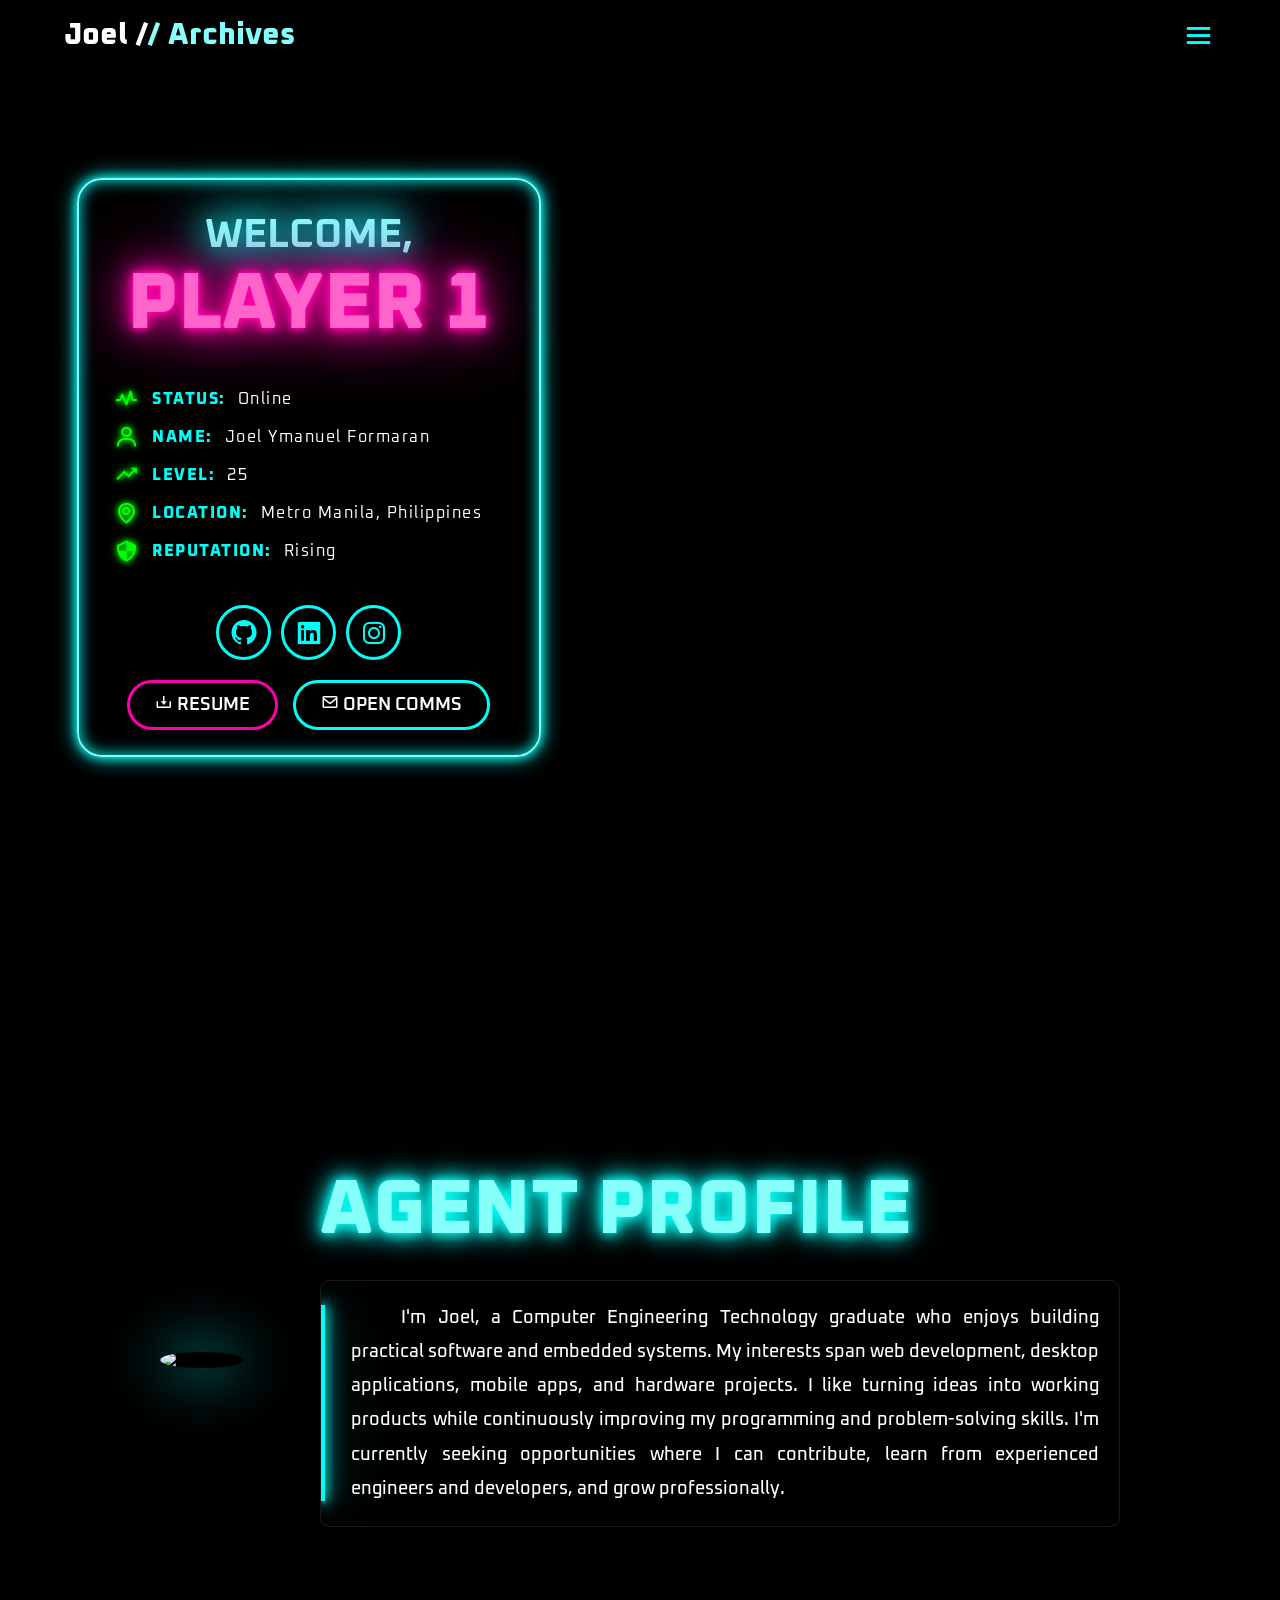
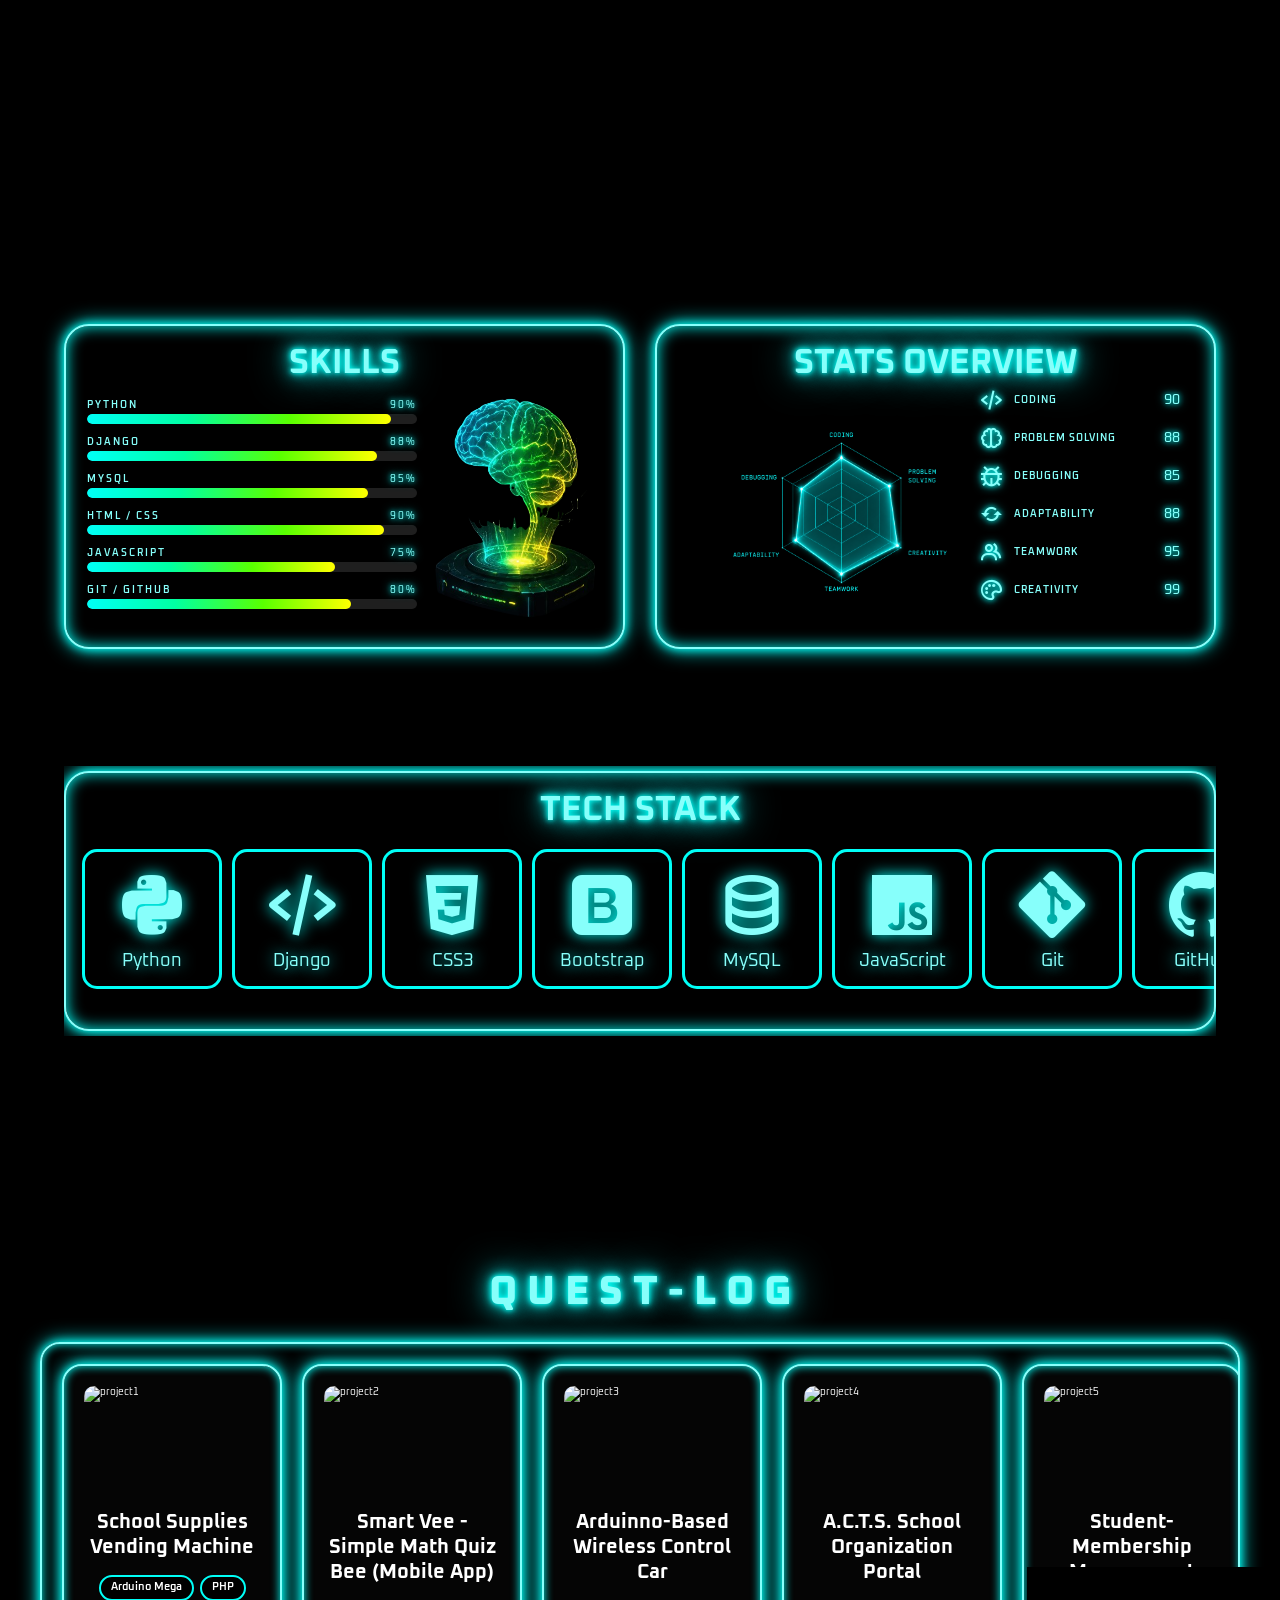
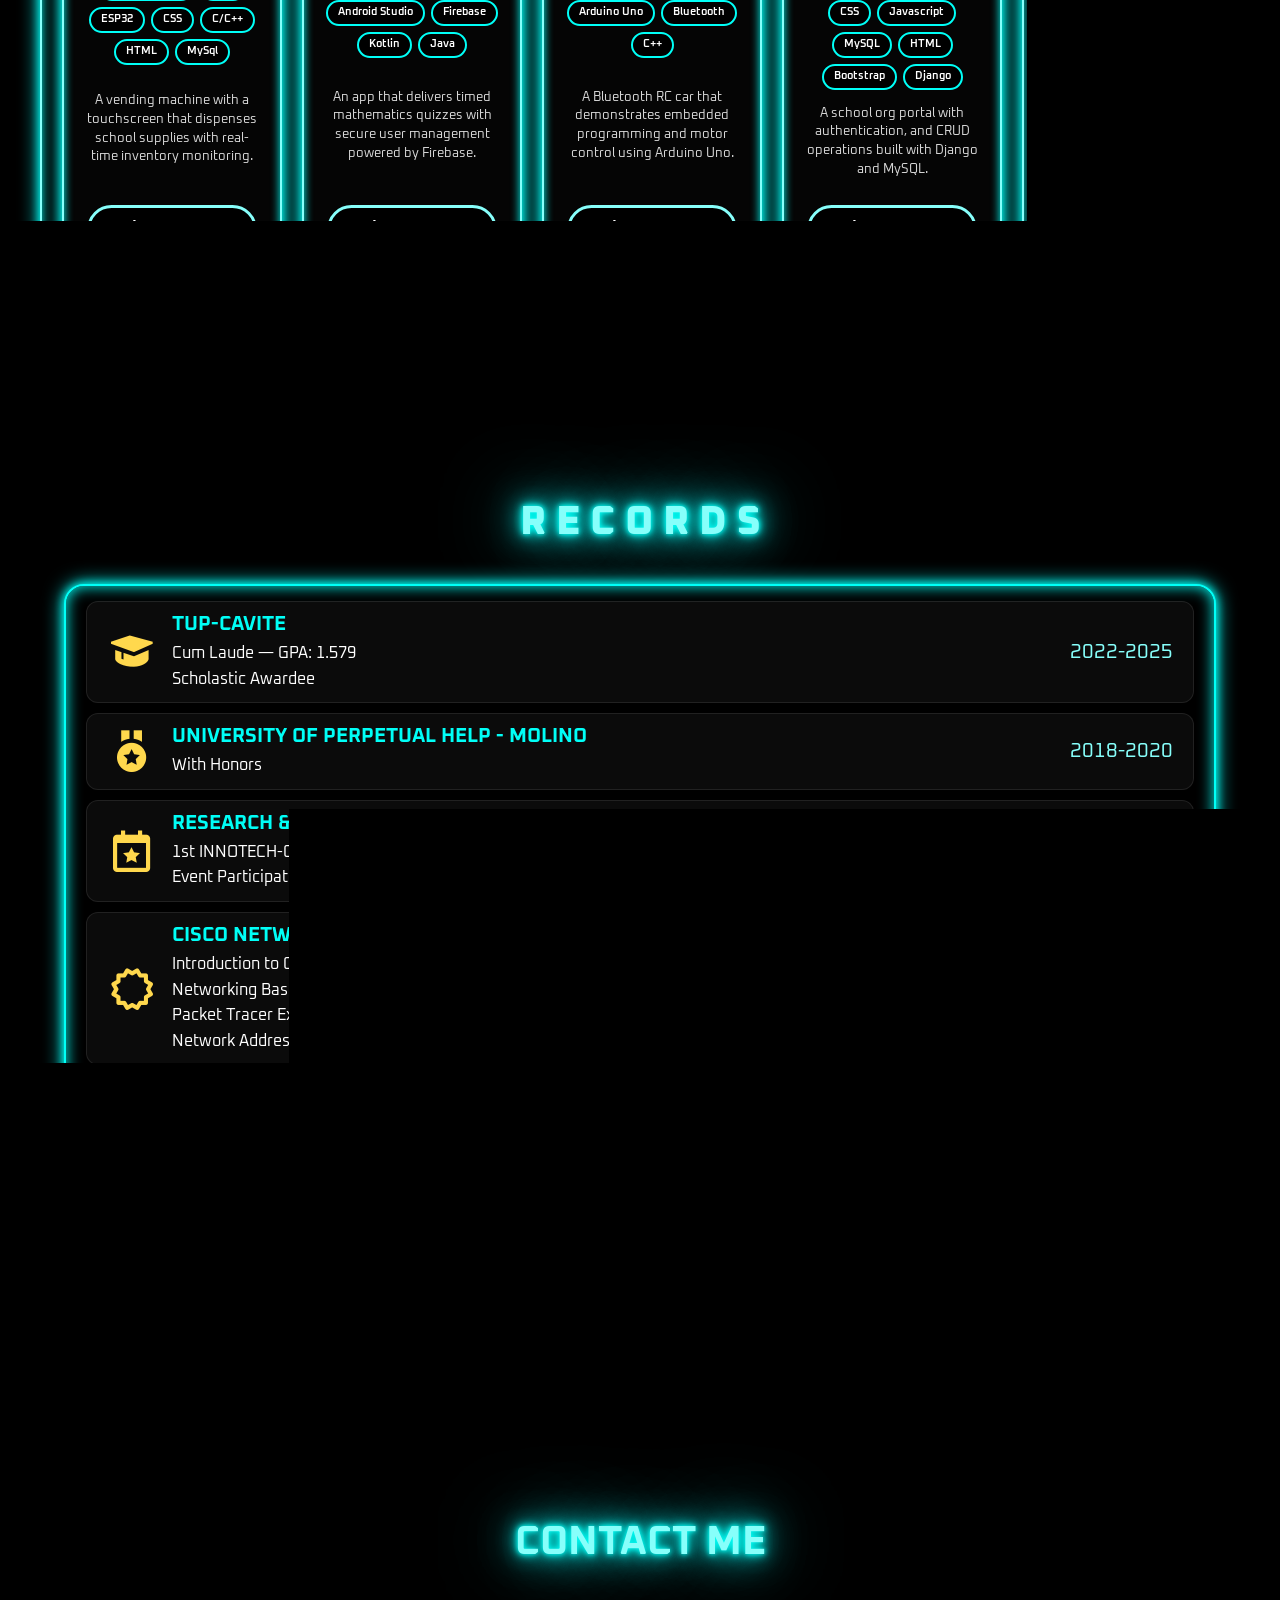
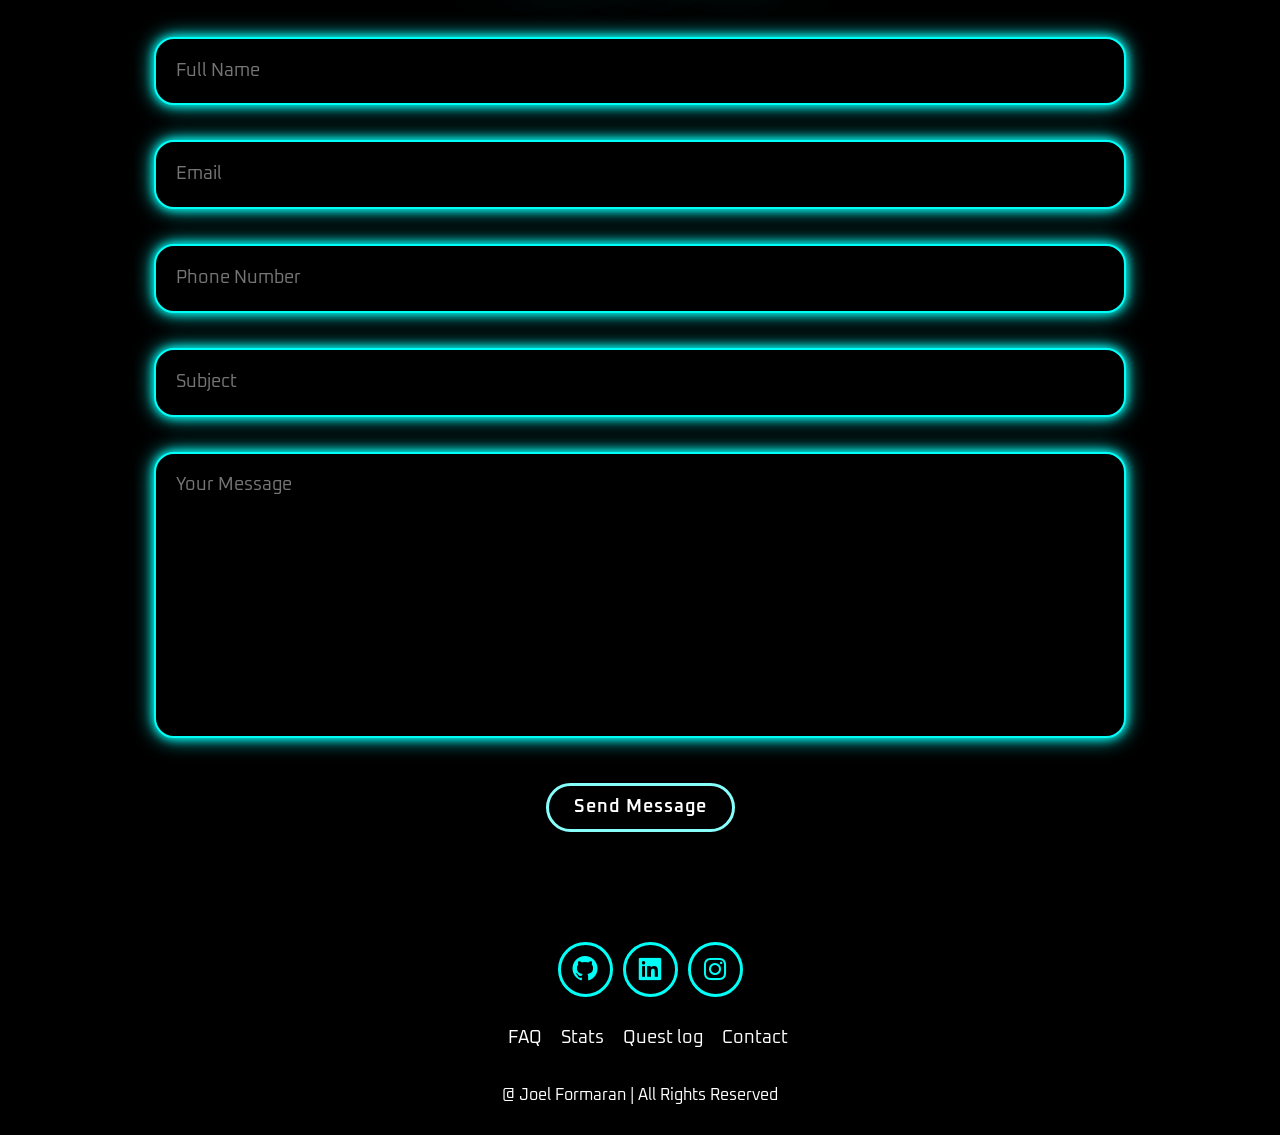
==== commit 59543475: "small changes 6/25/26" ====
--- a/index.html
+++ b/index.html
@@ -18,30 +18,24 @@
         <div class="loader-overlay"></div>
         <div class="loader-panel">
             <h1>=== CYBERNET ===</h1>
-            <p class="loader-status">
-                    CONNECTING TO NETWORK
-            </p>
+            <p class="loader-status">CONNECTING TO NETWORK</p>
             <div class="progress-container">
                 <div class="progress-fill"></div>
             </div>
-            <p id="loading-text">
-                Initializing systems...
-            </p>
+            <p id="loading-text">Initializing systems...</p>
         </div>
     </div>
     ================= -->
+    <!-- =========================================================================== -->
     <body>
-    <!-- =========================================================================== -->
     <video autoplay muted loop playsinline class="background-video">
         <source src="VBG1.mp4" type="video/mp4">
     </video>
-    
     <!-- =========================================================================== -->
     <!-- =========================================================================== -->
     <!-- =========================================================================== -->
     <header class="header">
-        <a href="#mainmenu" class="logo">
-            Joel /<Span>/ Archives</Span></a>
+        <a href="#mainmenu" class="logo">Joel /<Span>/ Archives</Span></a>
         <i class="bx bx-menu" id="menu-icon"></i>
         <!-- ================================================ -->
         <nav class="navbar">
@@ -94,7 +88,7 @@
                 <a target="_blank" href="https://www.linkedin.com/in/joel-ymanuel-formaran-374206404"><i class="bx bxl-linkedin-square"></i></a>
                 <a target="_blank" href="https://www.instagram.com/jyyyole/"><i class="bx bxl-instagram"></i></a>
             </div>
-            <!-- ================================================ -->
+            <!-- =========================================================================== -->
             <div class="btn-group">
                 <a href="resume.pdf" download class="btn"><i class="bx bx-download"></i> RESUME</a>
                 <a href="#contact" class="btn"><i class="bx bx-envelope"></i> OPEN COMMS</a>
@@ -105,7 +99,7 @@
     <!-- =========================================================================== -->
     <section class="characterprofile" id="characterprofile">
         <div class="charprof-img">
-            <img src="image/img1c.png" alt="charprofimage">
+            <img src="image/profile.png" alt="charprofimage">
         </div>
         <!-- ================================================ -->
         <div class="charprof-content">
@@ -194,53 +188,45 @@
                     </div>
                     <div class="panel-body2">
                         <div class="stats-list">
-
                             <!-- ================================================ -->
                             <div class="stats-box">
                                 <i class='bx bx-code-alt coding-icon'></i>
                                 <span>CODING</span>
                                 <p>90</p>
                             </div>
-
                             <!-- ================================================ -->
                             <div class="stats-box">
                                 <i class='bx bx-brain problem-icon'></i>
                                 <span>PROBLEM SOLVING</span>
                                 <p>88</p>
                             </div>
-
                             <!-- ================================================ -->
                             <div class="stats-box">
                                 <i class='bx bx-bug debug-icon'></i>
                                 <span>DEBUGGING</span>
                                 <p>85</p>
                             </div>
-
                             <!-- ================================================ -->
                             <div class="stats-box">
                                 <i class='bx bx-refresh adaptability-icon'></i>
                                 <span>ADAPTABILITY</span>
                                 <p>88</p>
                             </div>
-
                             <!-- ================================================ -->
                             <div class="stats-box">
                                 <i class='bx bx-group teamwork-icon'></i>
                                 <span>TEAMWORK</span>
                                 <p>95</p>
                             </div>
-
                             <!-- ================================================ -->
                             <div class="stats-box">
                                 <i class='bx bx-palette creativity-icon'></i>
                                 <span>CREATIVITY</span>
                                 <p>99</p>
                             </div>
-
-                        </div>
-                    </div>
-                </div>
-                
+                        </div>
+                    </div>
+                </div>
             </div>
         </div> 
             <!-- =========================================================================== -->
@@ -258,7 +244,7 @@
                     <div class="tech-card"><i class="bx bxl-github"></i><p>GitHub</p></div>
                     <div class="tech-card"><i class="bx bxl-html5"></i><p>HTML5</p></div>
                     <div class="tech-card"><i class="bx bx-code-block"></i><p>VS Code</p></div>
-                    
+                    <!-- =========================================================================== -->
                     <div class="tech-card"><i class="bx bxl-python"></i><p>Python</p></div>
                     <div class="tech-card"><i class="bx bx-code-alt"></i><p>Django</p></div>
                     <div class="tech-card"><i class="bx bxl-css3"></i><p>CSS3</p></div>
@@ -272,7 +258,6 @@
                 </div>
             </div>
         </div>
-            <!-- =========================================================================== -->
     </section>
     <!-- =========================================================================== -->
     <!-- =========================================================================== -->
@@ -281,7 +266,7 @@
         <h2>Q U E S T - L O G</h2>
         <div class="project-box">
             <div class="projects-track">
-                <!-- ================================================ -->
+                <!-- =========================================================================== -->
                 <div class="project-card">
                     <img src="image/project1.png" alt="project1">
                     <h3>School Supplies Vending Machine</h3>
@@ -299,7 +284,7 @@
                     <p>A vending machine with a touchscreen that dispenses school supplies with real-time inventory monitoring.</p>
                     <a href="project1.html"><button class="cyber-btn">View Quest</button></a>
                 </div>
-                <!-- ================================================ -->
+                <!-- =========================================================================== -->
                 <div class="project-card">
                     <img src="image/project2.png" alt="project2">
                     <h3>Smart Vee - Simple Math Quiz Bee (Mobile App)</h3>
@@ -314,7 +299,7 @@
                     <p>An app that delivers timed mathematics quizzes with secure user management powered by Firebase.</p>
                     <a href="project2.html"><button class="cyber-btn">View Quest</button></a>
                 </div>
-                <!-- ================================================ -->
+                <!-- =========================================================================== -->
                 <div class="project-card">
                     <img src="image/project3.png" alt="project3">
                     <h3>Arduinno-Based Wireless Control Car</h3>
@@ -328,7 +313,7 @@
                     <p>A Bluetooth RC car that demonstrates embedded programming and motor control using Arduino Uno.</p>
                     <a href="project3.html"><button class="cyber-btn">View Quest</button></a>
                 </div>
-                <!-- ================================================ -->
+                <!-- =========================================================================== -->
                 <div class="project-card">
                     <img src="image/project4.png" alt="project4">
                     <h3>A.C.T.S. School Organization Portal</h3>
@@ -340,13 +325,12 @@
                             <span>HTML</span>
                             <span>Bootstrap</span>
                             <span>Django</span>
-                            
                         </div>
                     </div>
                     <p>A school org portal with authentication, and CRUD operations built with Django and MySQL.</p>
                     <a href="project4.html"><button class="cyber-btn">View Quest</button></a>
                 </div>
-                <!-- ================================================ -->
+                <!-- =========================================================================== -->
                 <div class="project-card">
                     <img src="image/project5.png" alt="project5">
                     <h3>Student-Membership Management System</h3>
@@ -362,7 +346,7 @@
 
                     <a href="project5.html"><button class="cyber-btn">View Quest</button></a>
                 </div>
-                <!-- ================================================ -->
+                <!-- =========================================================================== -->
                 <div class="project-card">
                     <img src="image/project6.png" alt="project6">
                     <h3>LoL Champion Showcase Website</h3>
@@ -376,9 +360,8 @@
                     <p>A LoL champion showcase website created using HTML, CSS, and JavaScript.</p>
                     <a href="project6.html"><button class="cyber-btn">View Quest</button></a>
                 </div>
-                <!-- ================================================ -->
-
-                <!-- ================================================ -->
+                <!-- =========================================================================== -->
+                <!-- =========================================================================== -->
                 <div class="project-card">
                     <img src="image/project1.png" alt="project1">
                     <h3>School Supplies Vending Machine</h3>
@@ -396,7 +379,7 @@
                     <p>A vending machine with a touchscreen that dispenses school supplies with real-time inventory monitoring.</p>
                     <a href="project1.html"><button class="cyber-btn">View Quest</button></a>
                 </div>
-                <!-- ================================================ -->
+                <!-- =========================================================================== -->
                 <div class="project-card">
                     <img src="image/project2.png" alt="project2">
                     <h3>Smart Vee - Simple Math Quiz Bee (Mobile App)</h3>
@@ -411,7 +394,7 @@
                     <p>An app that delivers timed mathematics quizzes with secure user management powered by Firebase.</p>
                     <a href="project2.html"><button class="cyber-btn">View Quest</button></a>
                 </div>
-                <!-- ================================================ -->
+                <!-- =========================================================================== -->
                 <div class="project-card">
                     <img src="image/project3.png" alt="project3">
                     <h3>Arduinno-Based Wireless Control Car</h3>
@@ -425,7 +408,7 @@
                     <p>A Bluetooth RC car that demonstrates embedded programming and motor control using Arduino Uno.</p>
                     <a href="project3.html"><button class="cyber-btn">View Quest</button></a>
                 </div>
-                <!-- ================================================ -->
+                <!-- =========================================================================== -->
                 <div class="project-card">
                     <img src="image/project4.png" alt="project4">
                     <h3>A.C.T.S. School Organization Portal</h3>
@@ -437,13 +420,12 @@
                             <span>HTML</span>
                             <span>Bootstrap</span>
                             <span>Django</span>
-                            
                         </div>
                     </div>
                     <p>A school org portal with authentication and CRUD operations built with Django and MySQL.</p>
                     <a href="project4.html"><button class="cyber-btn">View Quest</button></a>
                 </div>
-                <!-- ================================================ -->
+                <!-- =========================================================================== -->
                 <div class="project-card">
                     <img src="image/project5.png" alt="project5">
                     <h3>Student-Membership Management System</h3>
@@ -458,7 +440,7 @@
                     <p>A desktop app that manages org membership records with registration, search, and update features.</p>
                     <a href="project5.html"><button class="cyber-btn">View Quest</button></a>
                 </div>
-                <!-- ================================================ -->
+                <!-- =========================================================================== -->
                 <div class="project-card">
                     <img src="image/project6.png" alt="project6">
                     <h3>LoL Champion Showcase Website</h3>
@@ -472,7 +454,6 @@
                     <p>A LoL champion showcase website created using HTML, CSS, and JavaScript.</p>
                     <a href="project6.html"><button class="cyber-btn">View Quest</button></a>
                 </div>
-                <!-- ================================================ -->
             </div>
         </div>
     </section>
@@ -543,8 +524,7 @@
                             <p>Dissemination, Appreciation of Researches - Exhibit (DARE) 2025 — Event Participation February 13, 2025 </p>
                         </div>
                         <span>2025</span>
-                    </div>
-                    <!-- =========================================================================== -->   
+                    </div> 
                 </div>
             </div>
         </div>
@@ -555,12 +535,13 @@
     <section class="contact" id="contact">
     <h2 class="heading">CONTACT ME</h2>
     <form action="https://formsubmit.co/joelformaran7545@gmail.com" method="POST">
+        <!-- ================================================ -->
         <div class="input-group">
             <div class="input-box">
                 <input type="text" name="full_name" placeholder="Full Name" required>
                 <input type="email" name="email" placeholder="Email" required>
             </div>
-
+            <!-- ================================================ -->
             <div class="input-box">
                 <input type="tel" name="phone" placeholder="Phone Number">
                 <input type="text" name="subject" placeholder="Subject" required>
@@ -579,7 +560,6 @@
         <!-- =========================================================================== -->
             <input type="submit" value="Send Message" class="cyber-btn">
         </div>
-
     </form>
 </section>
     <!-- =========================================================================== -->
@@ -600,8 +580,7 @@
         </ul>
         <p class="copyright">@ Joel Formaran | All Rights Reserved</p>
     </footer>
-    <!-- ================================================ -->
+    <!-- =========================================================================== -->
     <script src="script.js"></script>
-    <!-- ================================================ -->
 </body>
 </html> 
--- a/style.css
+++ b/style.css
@@ -410,7 +410,7 @@
             rgba(0, 0, 0, 0.5),
             rgba(0, 0, 0, 0.5)
         ),
-        url("image/bg2.png");
+        url("image/bg1.png");
     background-size: cover;
     background-position: center;
     background-repeat: no-repeat;
@@ -521,7 +521,7 @@
             rgba(0,0,0,.5),
             rgba(0,0,0,.5)
         ),
-        url("image/bg4.png");
+        url("image/bg2.png");
     background-size: cover;
     background-position: center;
     background-repeat: no-repeat;
@@ -812,7 +812,7 @@
             rgba(0,0,0,.5),
             rgba(0,0,0,.5)
         ),
-        url("image/bg7.png");
+        url("image/bg2.png");
 
     background-size: cover;
     background-position: center;
@@ -857,7 +857,7 @@
 /* ========================= PROJECT CARD ========================= */
 .project-card{
     flex-shrink: 0;
-    width: clamp(22rem, 17vw, 26rem); /* narrower */
+    width: clamp(22rem, 17vw, 26rem);
     min-height: 46rem;
     display: flex;
     flex-direction: column;
@@ -1067,7 +1067,7 @@
             rgba(0,0,0,.5),
             rgba(0,0,0,.5)
         ),
-        url("image/bg6.png");
+        url("image/bg4.png");
     background-size: cover;
     background-position: center;
     background-repeat: no-repeat;
@@ -1155,7 +1155,6 @@
     display: flex;
     justify-content: center;
 }
-
 .footer ul{
     text-align: center;
     font-size: 1.8rem;
@@ -1195,8 +1194,6 @@
     .header{
         height: 6rem;
     }
-}
-@media (max-width: 768px){
     .mainmenu{
         flex-direction: column;
         padding-top: 10rem;
@@ -1210,8 +1207,6 @@
     .cyber-btn{
         width: fit-content;
     }
-}
-@media (max-width: 768px){
     .btn-group{
         justify-content: center;
     }
@@ -1221,8 +1216,6 @@
     .character-status{
         max-width: 100%;
     }
-}
-@media (max-width: 768px){
     .charprof-content p{
         text-align: left;
         text-indent: 5;
@@ -1231,8 +1224,6 @@
     .charprof-img img{
         width: min(70vw, 320px);
     }
-}
-@media (max-width: 768px){
     .skills-content{
         padding: 1.5rem;
     }
@@ -1243,8 +1234,6 @@
     .panel-image img{
         max-width: 18rem;
     }
-}
-@media (max-width: 768px){
     .stats-box{
         flex-wrap: wrap;
         gap: 0.5rem;
@@ -1259,8 +1248,6 @@
         width: 14rem;
         height: 14rem;
     }
-}
-@media (max-width: 768px){
     .project-box{
         height: auto;
     }
@@ -1281,9 +1268,6 @@
     .project-card .cyber-btn{
         margin-top:-5rem;
     }
-}
-@media (max-width: 768px){
- 
     .achievement-card{
         display: grid;
         grid-template-columns: auto 1fr auto;
@@ -1353,7 +1337,6 @@
         padding: 3rem 2rem;
         gap: 2rem;
     }
-
     .projects h2{
         font-size: 3rem;
         margin-top: 6rem;
@@ -1361,7 +1344,6 @@
     .project-box{
         padding: 1.5rem;
     }
-
     .projects-track{
         gap: 1.5rem;
     }
@@ -1402,9 +1384,7 @@
         width: 16rem;
         margin-bottom: 3rem;
     }
-}
 /* ===================== SSTS ===================== */
-@media (max-width: 992px){
     .ssts{
         padding: 2rem;
     }
@@ -1456,14 +1436,12 @@
     .stats-box i{
         font-size: 2rem;
     }
-
     .stats-box span,
     .stats-box p{
         font-size: 1.3rem;
         text-align: left;
     }
     .panel{
-        
         display: flex;
         flex-direction: row;
         align-items: center;
@@ -1527,9 +1505,6 @@
     .tech-card p{
         font-size: 1rem;
     }
-}
-@media (max-width: 992px){
- 
     .achievement-card{
         margin-top: 2rem;
         display: grid;
@@ -1579,8 +1554,6 @@
     .tech-card i{
         font-size: clamp(4.2rem, 7vw, 8rem);
     }
-}
-@media (max-width: 1285px){
     #menu-icon{
         display: block;
     }
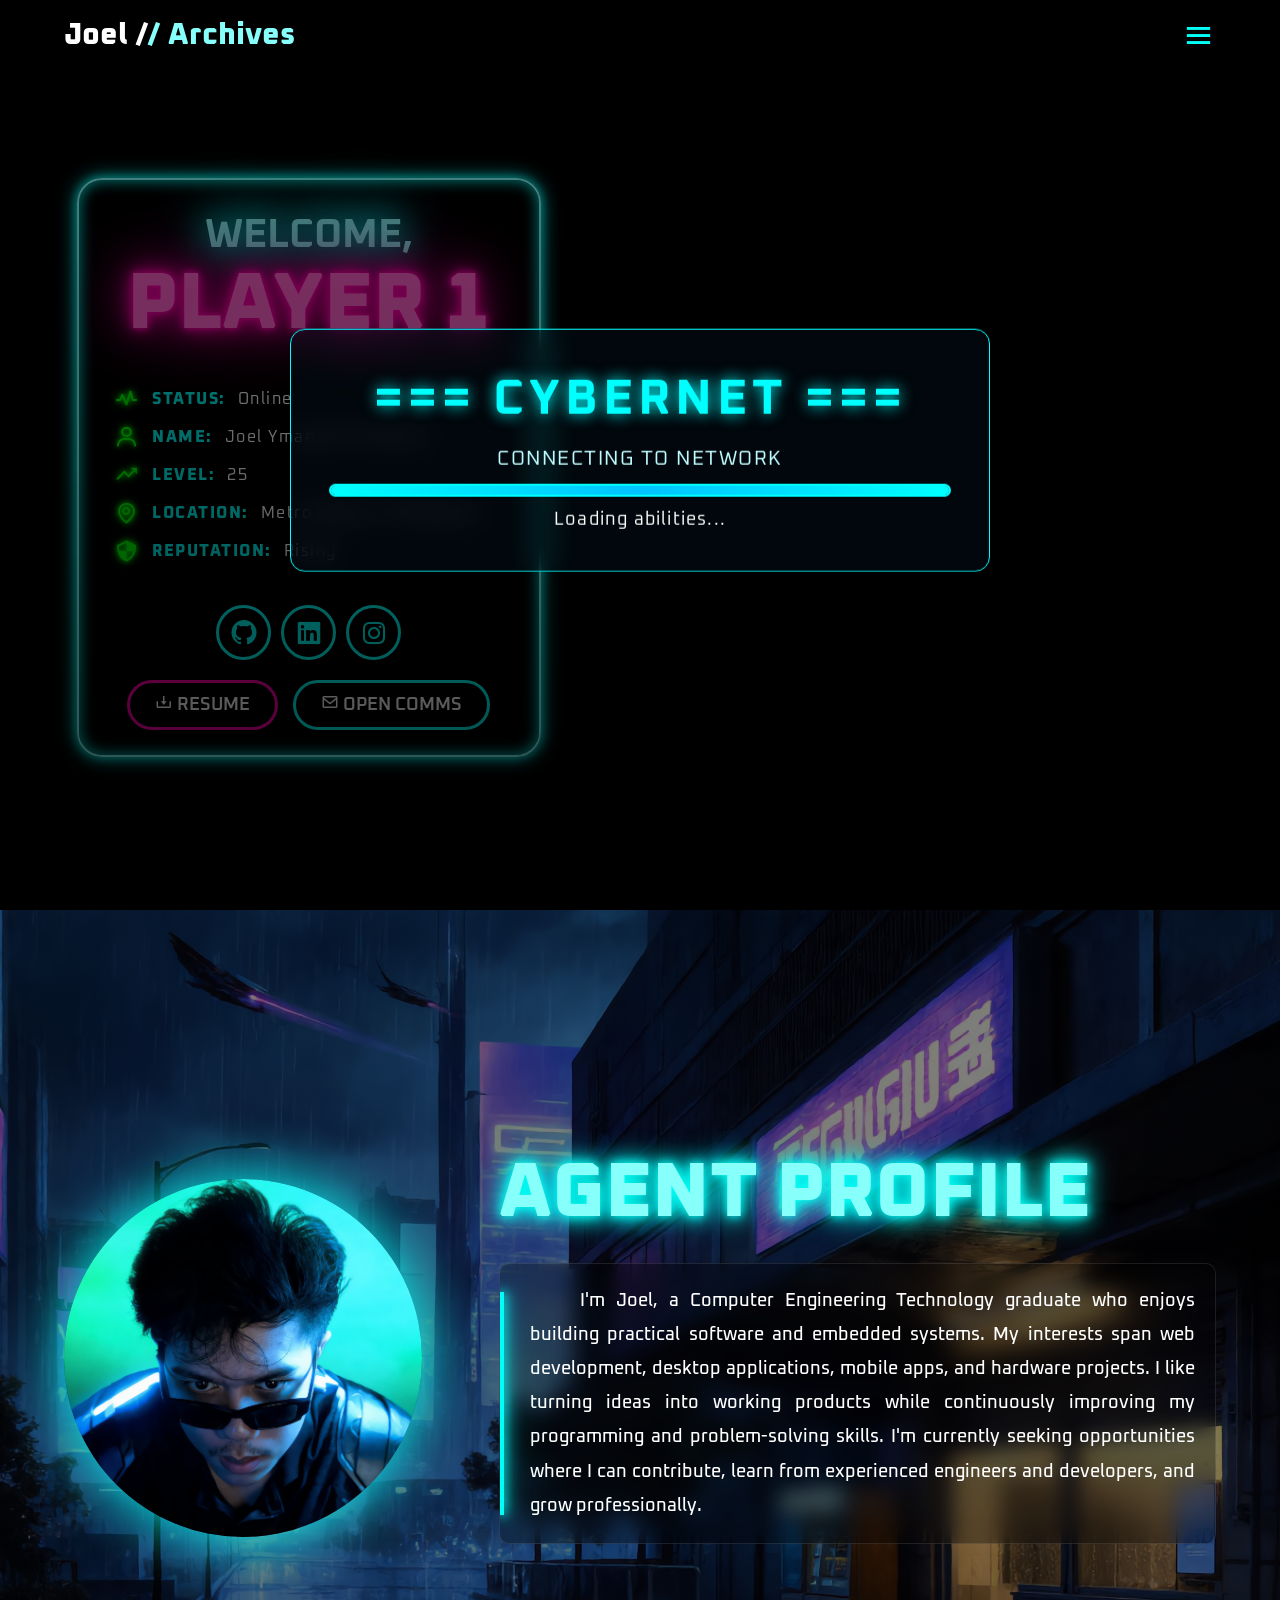
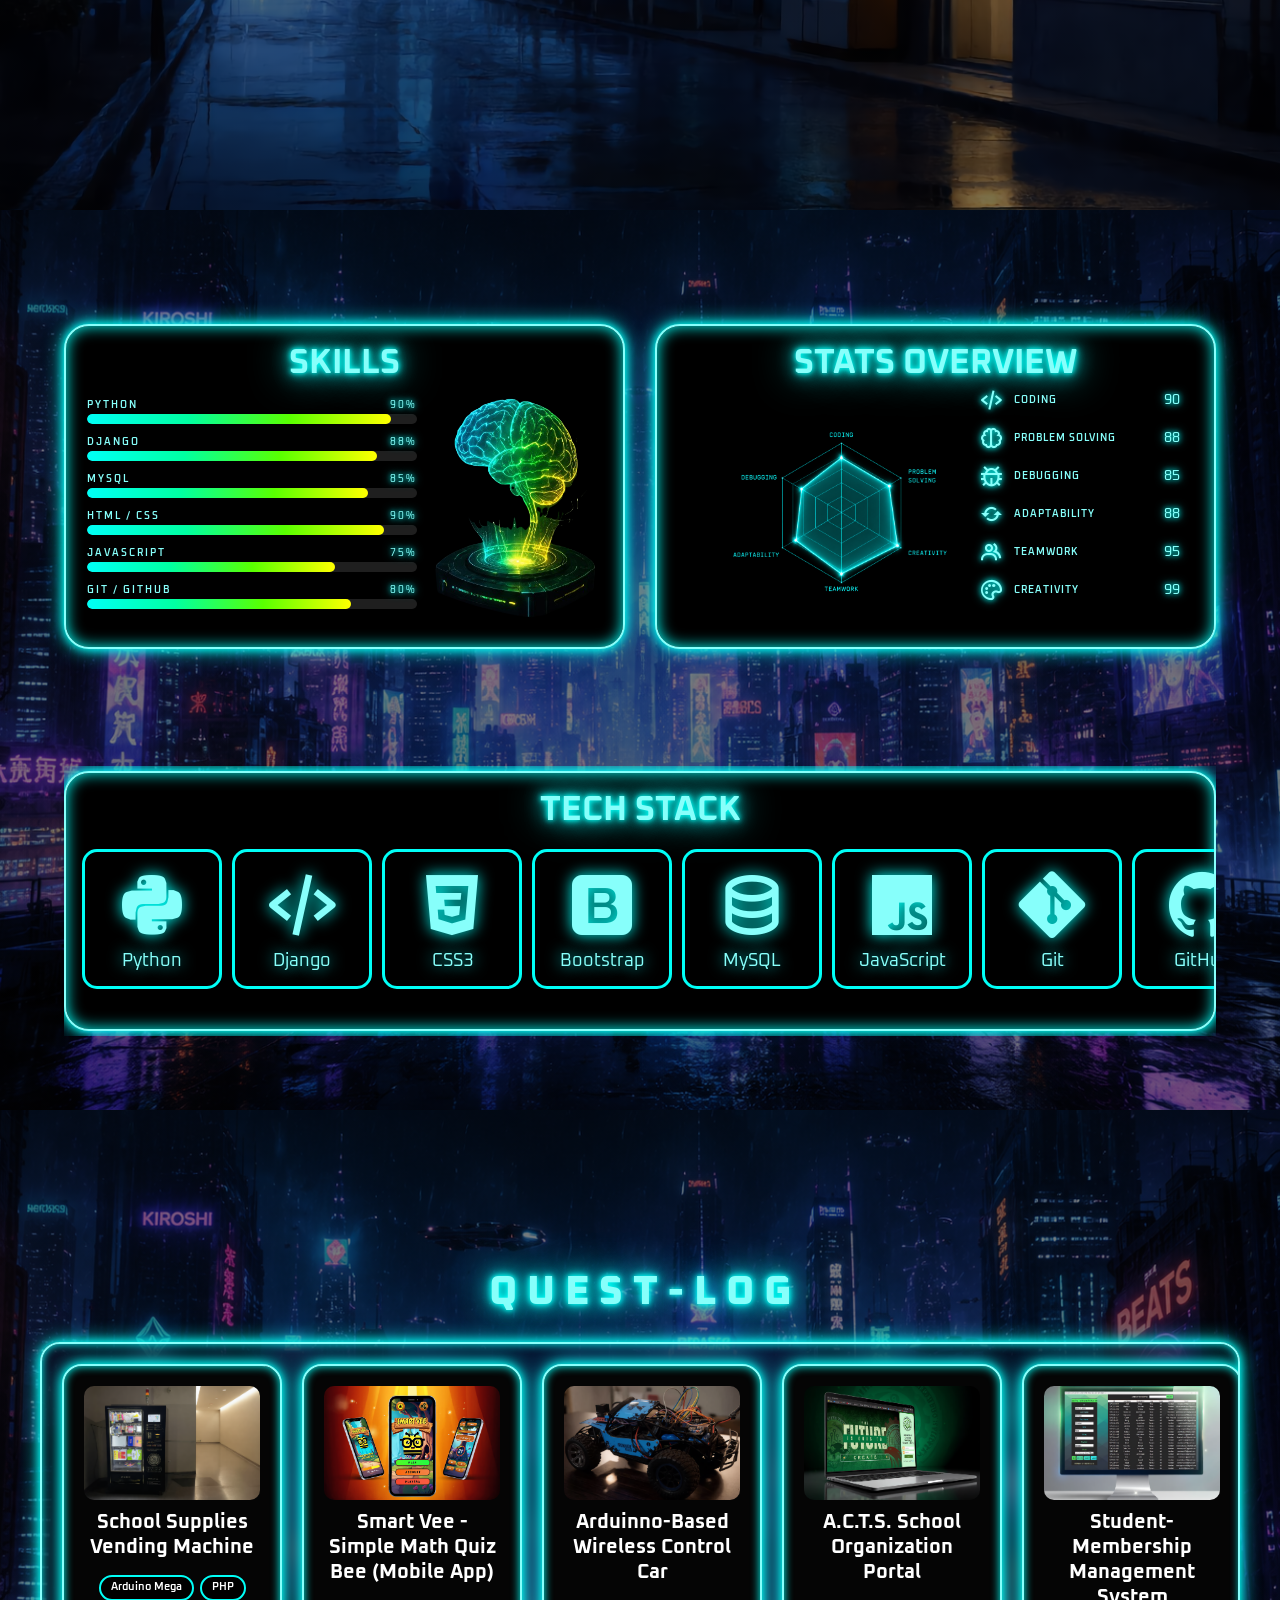
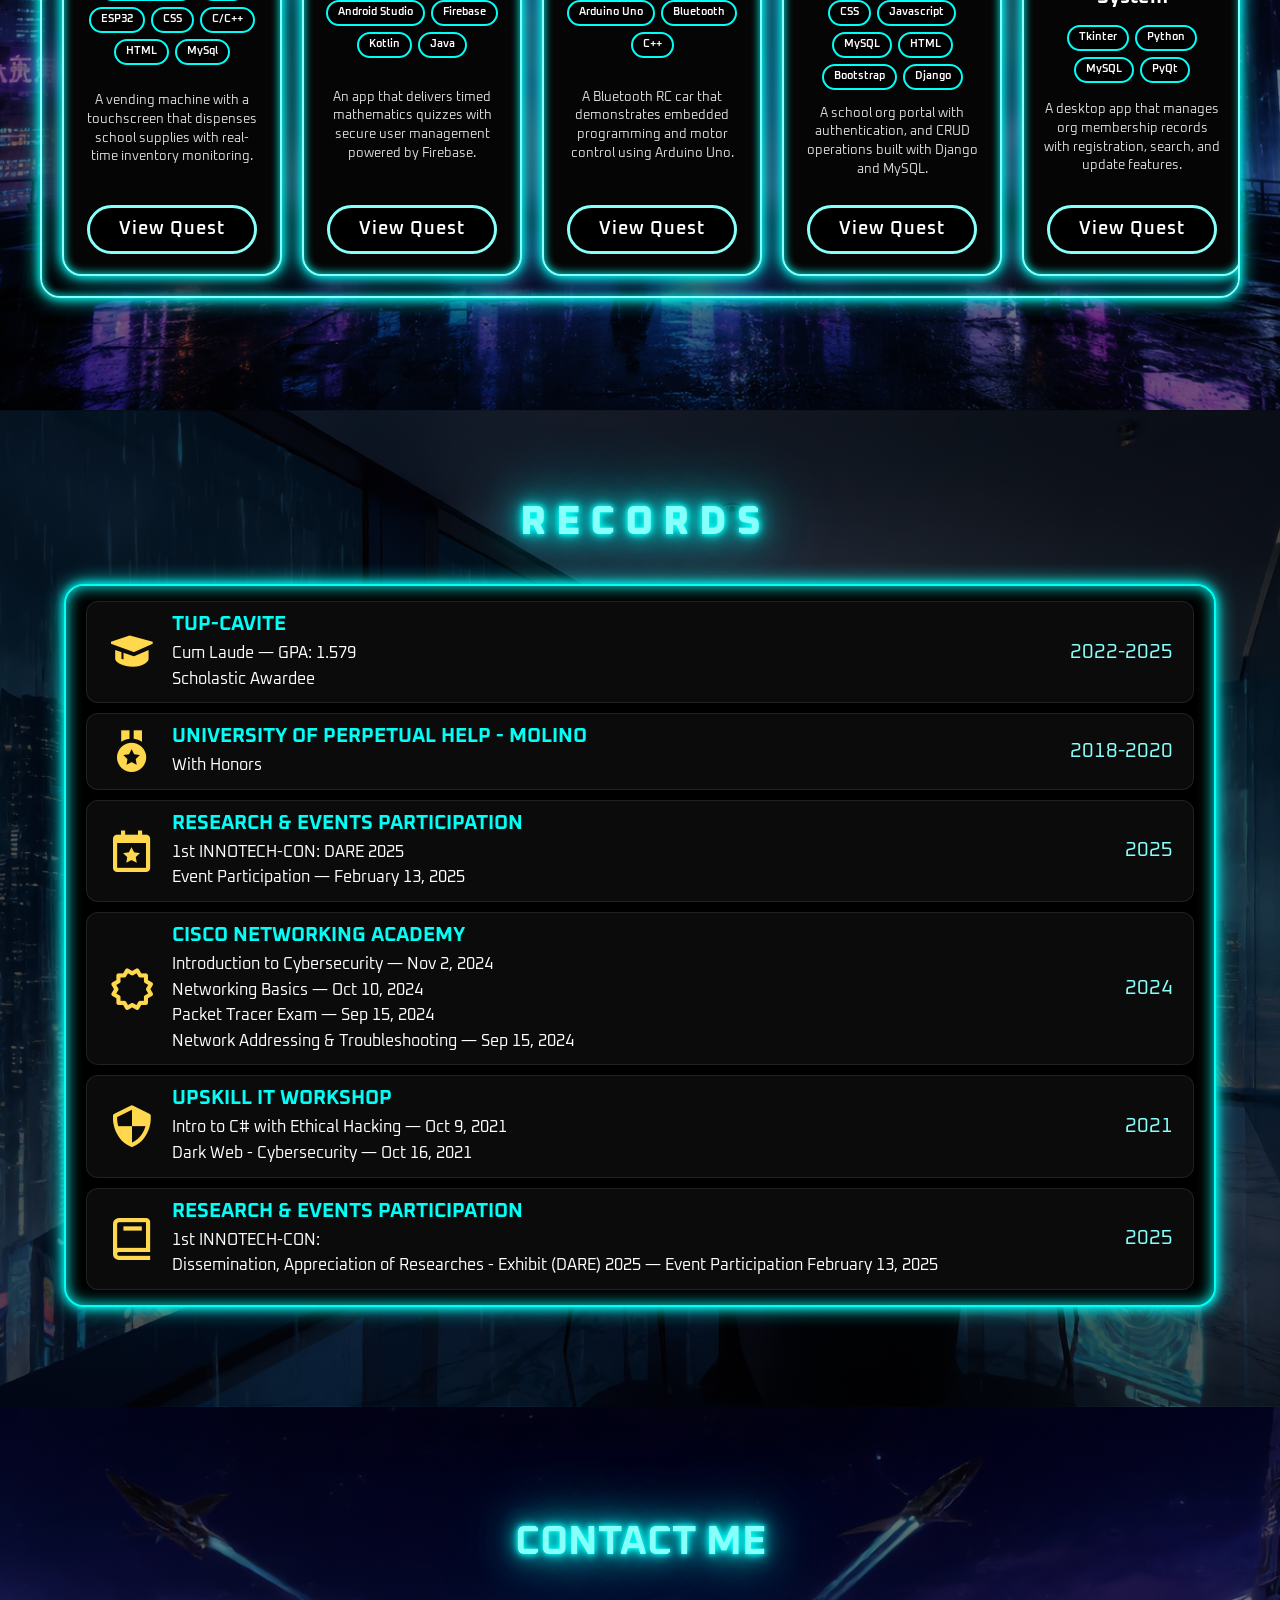
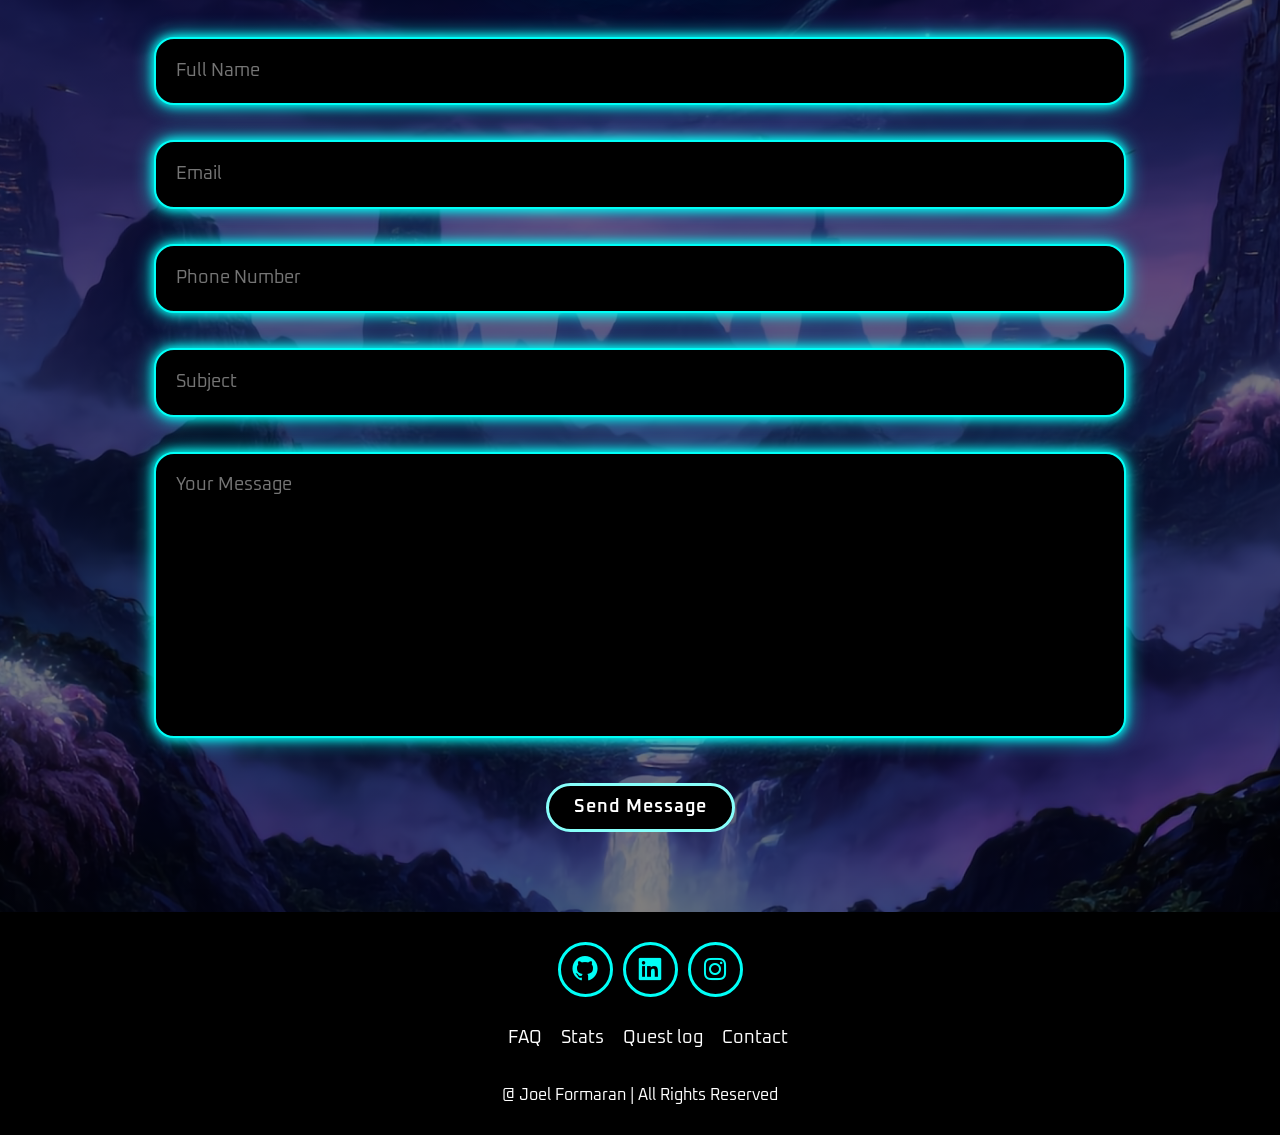
==== commit 19b525eb: "change image to Image" ====
--- a/index.html
+++ b/index.html
@@ -10,7 +10,7 @@
     <link href='https://unpkg.com/boxicons@2.1.4/css/boxicons.min.css' rel='stylesheet'>
     <link href="https://fonts.googleapis.com/css2?family=Oxanium:wght@300;400;600;700;800&display=swap" rel="stylesheet">
 </head>
-<!-- ================= LOADING SCREEN 
+<!-- ================= LOADING SCREEN ================= -->
     <div id="loader">
         <video class="loader-video" autoplay muted loop playsinline preload="auto">
             <source src="VBG2.mp4" type="video/mp4">
@@ -25,7 +25,7 @@
             <p id="loading-text">Initializing systems...</p>
         </div>
     </div>
-    ================= -->
+    
     <!-- =========================================================================== -->
     <body>
     <video autoplay muted loop playsinline class="background-video">
@@ -99,7 +99,7 @@
     <!-- =========================================================================== -->
     <section class="characterprofile" id="characterprofile">
         <div class="charprof-img">
-            <img src="image/profile.png" alt="charprofimage">
+            <img src="Image/profile.png" alt="charprofimage">
         </div>
         <!-- ================================================ -->
         <div class="charprof-content">
@@ -268,7 +268,7 @@
             <div class="projects-track">
                 <!-- =========================================================================== -->
                 <div class="project-card">
-                    <img src="image/project1.png" alt="project1">
+                    <img src="Image/project1.png" alt="project1">
                     <h3>School Supplies Vending Machine</h3>
                     <div class="lang">
                         <div class="language">
@@ -286,7 +286,7 @@
                 </div>
                 <!-- =========================================================================== -->
                 <div class="project-card">
-                    <img src="image/project2.png" alt="project2">
+                    <img src="Image/project2.png" alt="project2">
                     <h3>Smart Vee - Simple Math Quiz Bee (Mobile App)</h3>
                     <div class="lang">
                         <div class="language">
@@ -301,7 +301,7 @@
                 </div>
                 <!-- =========================================================================== -->
                 <div class="project-card">
-                    <img src="image/project3.png" alt="project3">
+                    <img src="Image/project3.png" alt="project3">
                     <h3>Arduinno-Based Wireless Control Car</h3>
                     <div class="lang">
                         <div class="language">
@@ -315,7 +315,7 @@
                 </div>
                 <!-- =========================================================================== -->
                 <div class="project-card">
-                    <img src="image/project4.png" alt="project4">
+                    <img src="Image/project4.png" alt="project4">
                     <h3>A.C.T.S. School Organization Portal</h3>
                     <div class="lang">
                         <div class="language">
@@ -332,7 +332,7 @@
                 </div>
                 <!-- =========================================================================== -->
                 <div class="project-card">
-                    <img src="image/project5.png" alt="project5">
+                    <img src="Image/project5.png" alt="project5">
                     <h3>Student-Membership Management System</h3>
                     <div class="lang">
                         <div class="language">
@@ -348,7 +348,7 @@
                 </div>
                 <!-- =========================================================================== -->
                 <div class="project-card">
-                    <img src="image/project6.png" alt="project6">
+                    <img src="Image/project6.png" alt="project6">
                     <h3>LoL Champion Showcase Website</h3>
                     <div class="lang">
                         <div class="language">
@@ -363,7 +363,7 @@
                 <!-- =========================================================================== -->
                 <!-- =========================================================================== -->
                 <div class="project-card">
-                    <img src="image/project1.png" alt="project1">
+                    <img src="Image/project1.png" alt="project1">
                     <h3>School Supplies Vending Machine</h3>
                     <div class="lang">
                         <div class="language">
@@ -381,7 +381,7 @@
                 </div>
                 <!-- =========================================================================== -->
                 <div class="project-card">
-                    <img src="image/project2.png" alt="project2">
+                    <img src="Image/project2.png" alt="project2">
                     <h3>Smart Vee - Simple Math Quiz Bee (Mobile App)</h3>
                     <div class="lang">
                         <div class="language">
@@ -396,7 +396,7 @@
                 </div>
                 <!-- =========================================================================== -->
                 <div class="project-card">
-                    <img src="image/project3.png" alt="project3">
+                    <img src="Image/project3.png" alt="project3">
                     <h3>Arduinno-Based Wireless Control Car</h3>
                     <div class="lang">
                         <div class="language">
@@ -410,7 +410,7 @@
                 </div>
                 <!-- =========================================================================== -->
                 <div class="project-card">
-                    <img src="image/project4.png" alt="project4">
+                    <img src="Image/project4.png" alt="project4">
                     <h3>A.C.T.S. School Organization Portal</h3>
                     <div class="lang">
                         <div class="language">
@@ -427,7 +427,7 @@
                 </div>
                 <!-- =========================================================================== -->
                 <div class="project-card">
-                    <img src="image/project5.png" alt="project5">
+                    <img src="Image/project5.png" alt="project5">
                     <h3>Student-Membership Management System</h3>
                     <div class="lang">
                         <div class="language">
@@ -442,7 +442,7 @@
                 </div>
                 <!-- =========================================================================== -->
                 <div class="project-card">
-                    <img src="image/project6.png" alt="project6">
+                    <img src="Image/project6.png" alt="project6">
                     <h3>LoL Champion Showcase Website</h3>
                     <div class="lang">
                         <div class="language">
--- a/style.css
+++ b/style.css
@@ -410,7 +410,7 @@
             rgba(0, 0, 0, 0.5),
             rgba(0, 0, 0, 0.5)
         ),
-        url("image/bg1.png");
+        url("Image/bg1.png");
     background-size: cover;
     background-position: center;
     background-repeat: no-repeat;
@@ -521,7 +521,7 @@
             rgba(0,0,0,.5),
             rgba(0,0,0,.5)
         ),
-        url("image/bg2.png");
+        url("Image/bg2.png");
     background-size: cover;
     background-position: center;
     background-repeat: no-repeat;
@@ -812,7 +812,7 @@
             rgba(0,0,0,.5),
             rgba(0,0,0,.5)
         ),
-        url("image/bg2.png");
+        url("Image/bg2.png");
 
     background-size: cover;
     background-position: center;
@@ -972,7 +972,7 @@
     gap: clamp(3rem, 5vw, 5rem);
     background:
         linear-gradient(rgba(0,0,0,.65), rgba(0,0,0,.65)),
-        url("image/bg3.png");
+        url("Image/bg3.png");
  
     background-size: cover;
     background-position: center;
@@ -1067,7 +1067,7 @@
             rgba(0,0,0,.5),
             rgba(0,0,0,.5)
         ),
-        url("image/bg4.png");
+        url("Image/bg4.png");
     background-size: cover;
     background-position: center;
     background-repeat: no-repeat;
